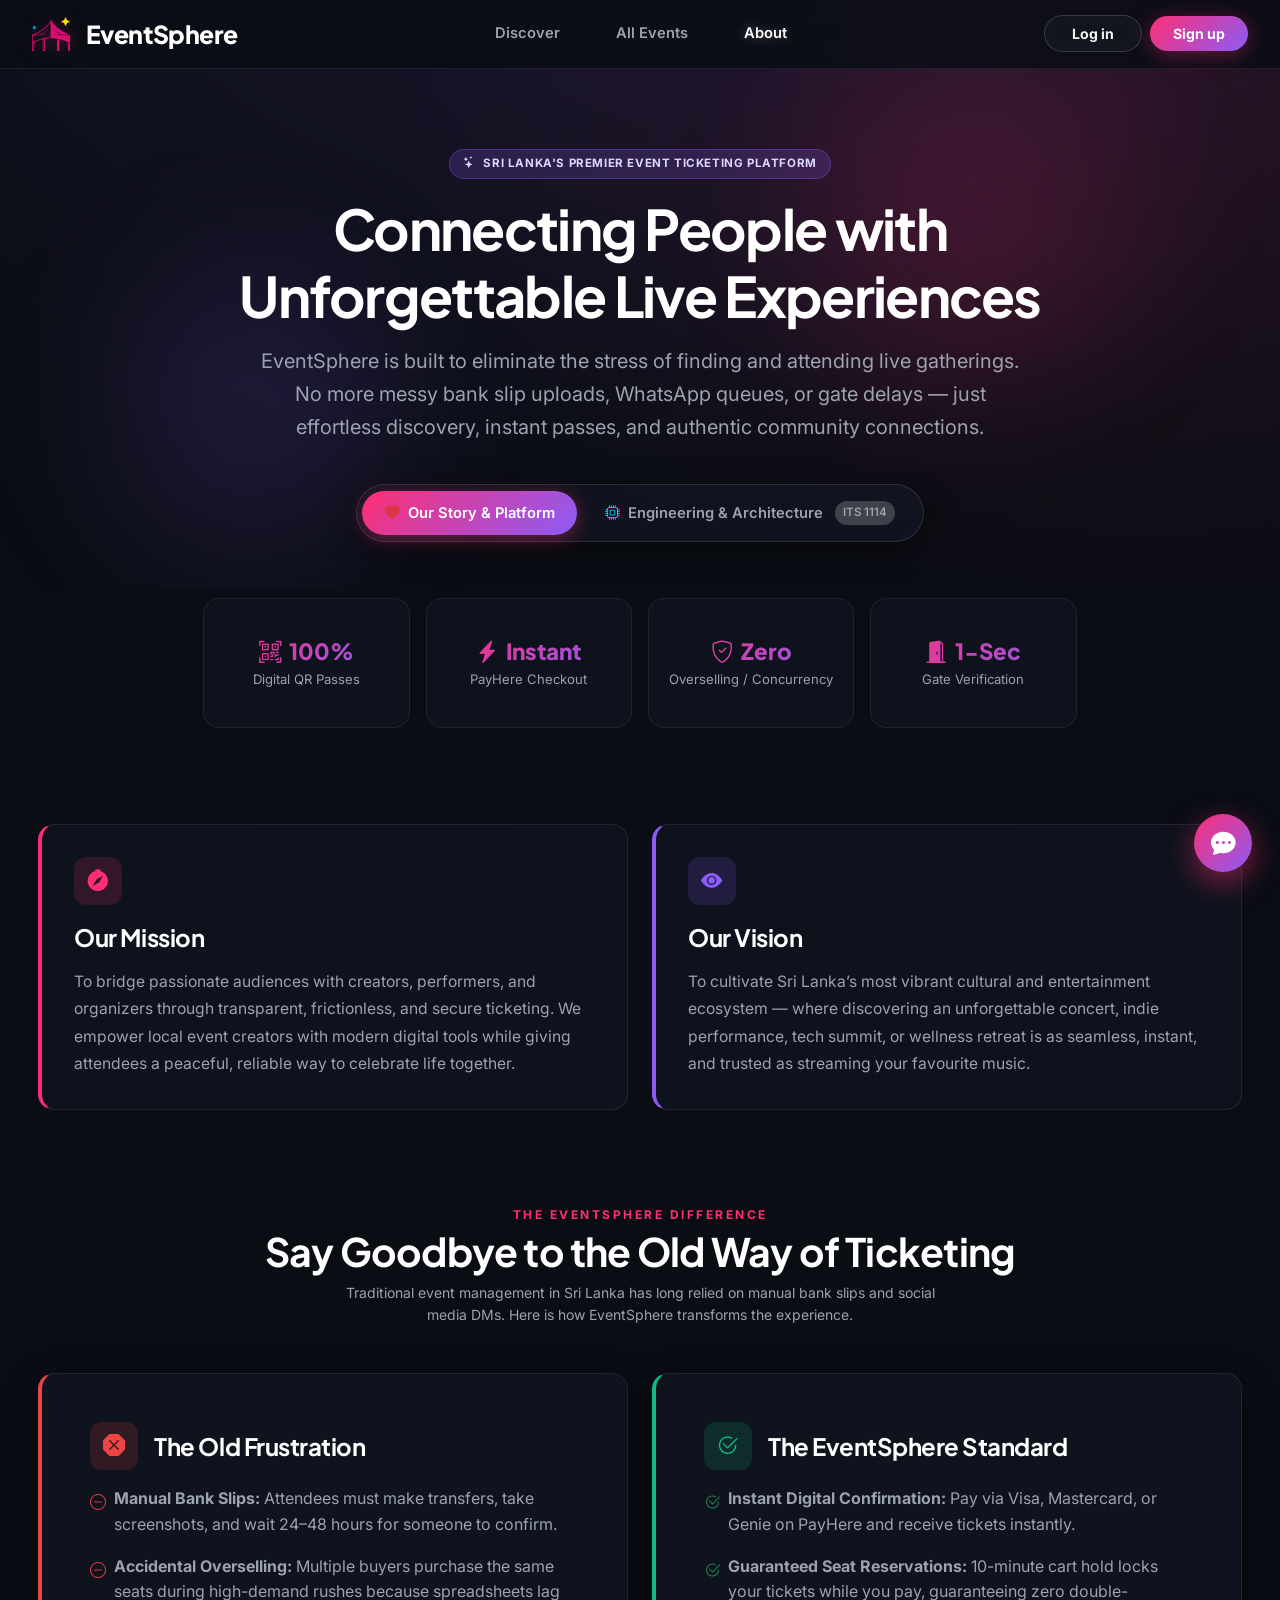
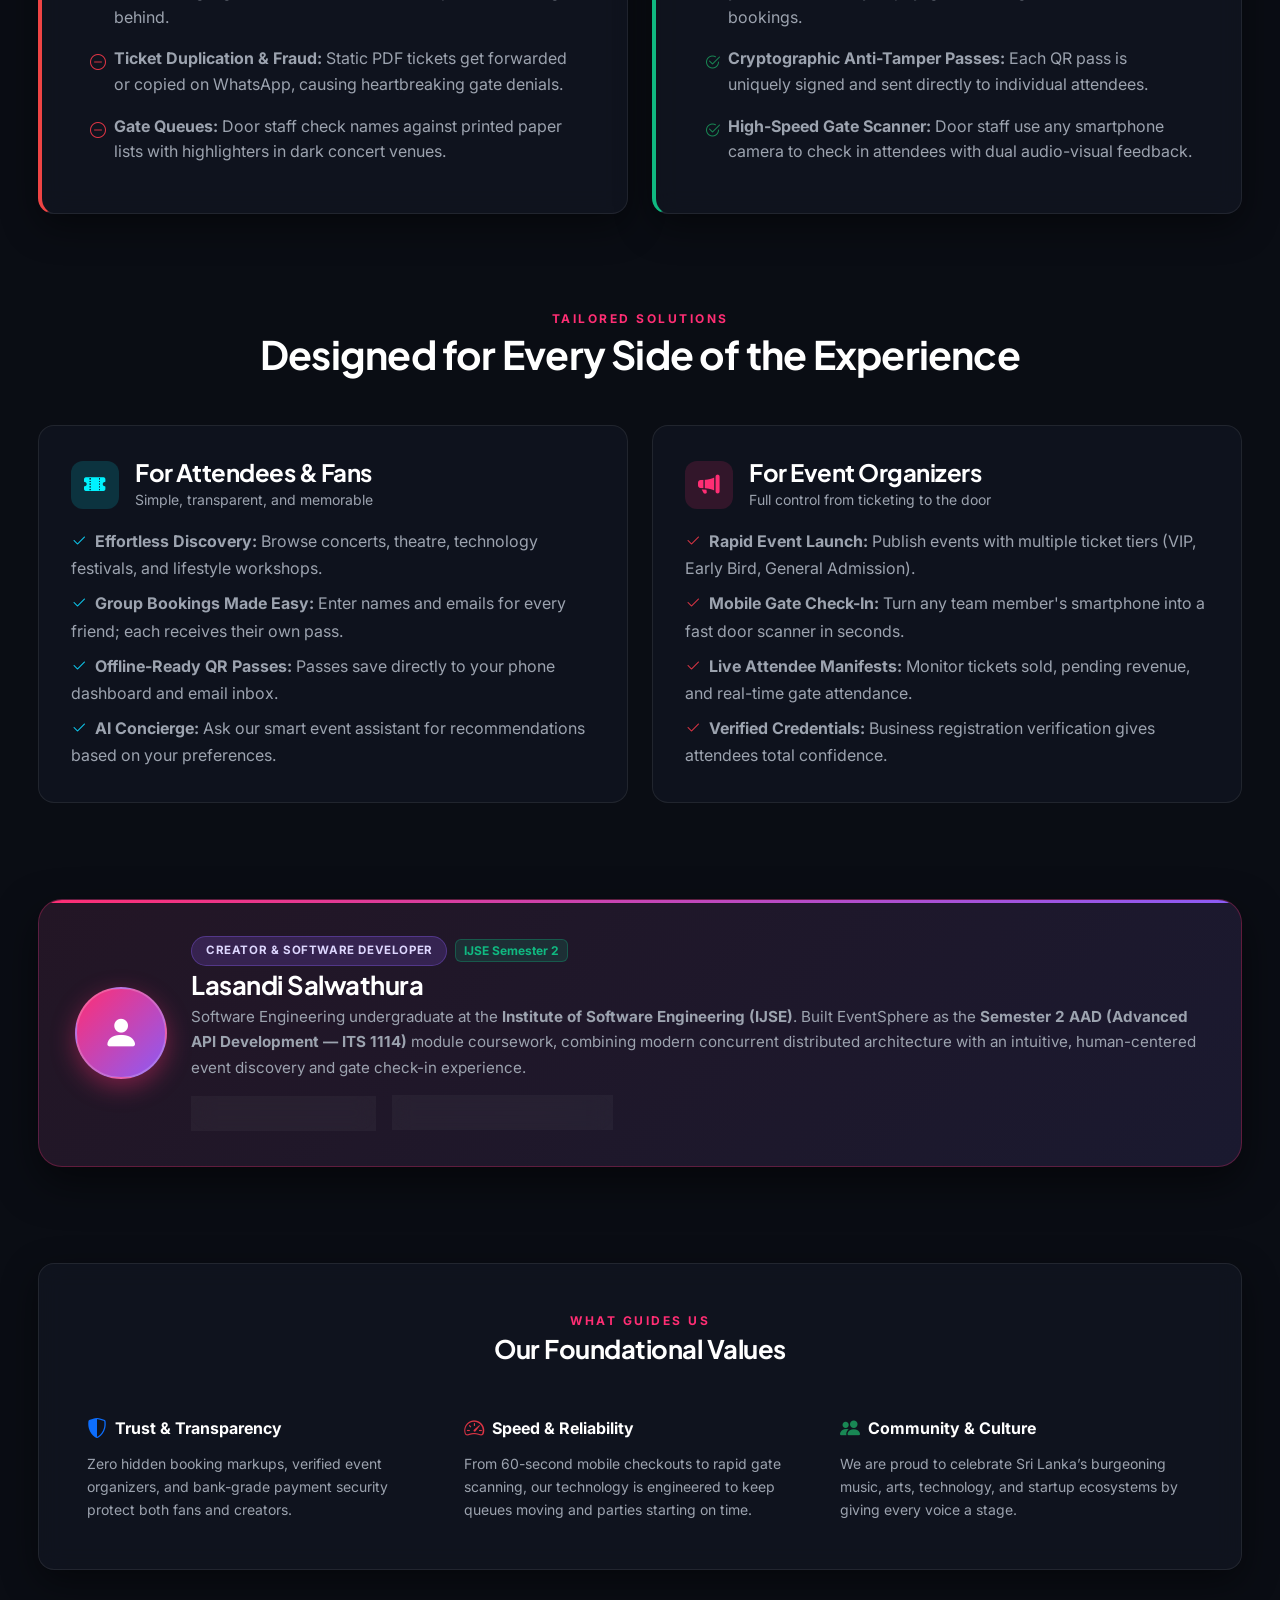
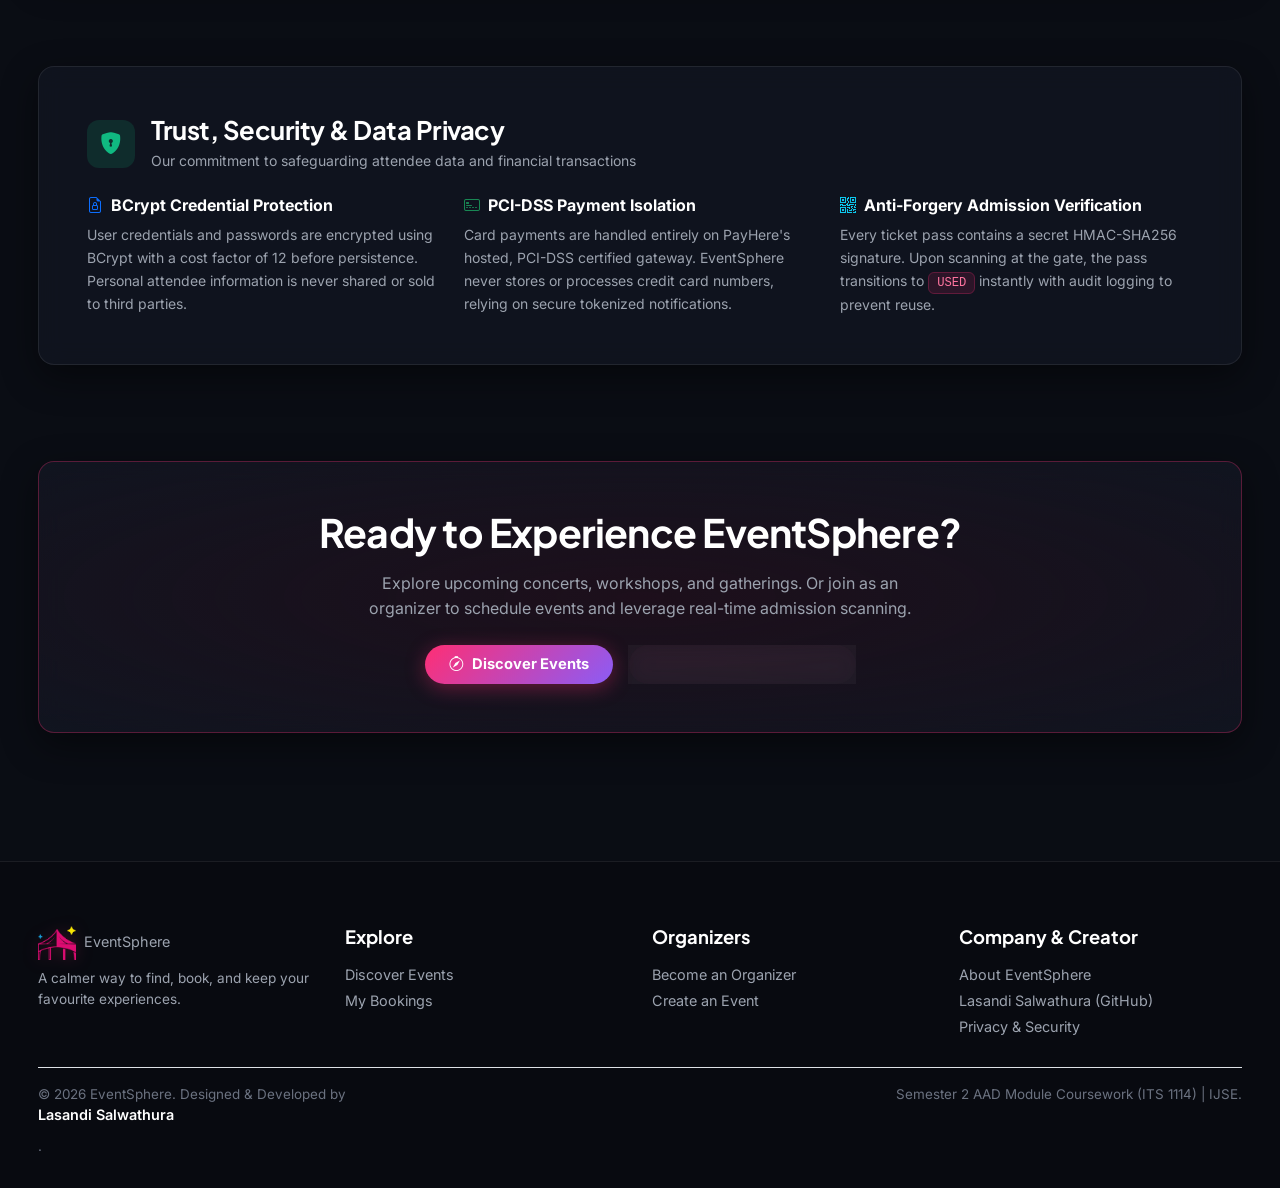
==== pages/about.html @ 04709c0b "feat(about): add Lasandi Salwathura creator spotlight and correct academic context to Semester 2 AAD" ====
<!DOCTYPE html>
<html lang="en">

<head>
  <meta charset="UTF-8">
  <meta name="viewport" content="width=device-width, initial-scale=1.0">
  <title>About EventSphere — Connecting People with Live Experiences</title>
  <meta name="description" content="EventSphere is a modern event ticketing and discovery platform built by Lasandi Salwathura for the Semester 2 AAD (Advanced API Development — ITS 1114) module coursework at IJSE.">
  <link rel="icon" type="image/png" href="../assets/images/logo.png">
  <link rel="shortcut icon" href="../favicon.ico">
  <link rel="apple-touch-icon" href="../apple-touch-icon.png">
  <link rel="preconnect" href="https://fonts.googleapis.com">
  <link href="https://fonts.googleapis.com/css2?family=Plus+Jakarta+Sans:wght@400;500;600;700;800&family=Inter:wght@400;500;600;700&display=swap" rel="stylesheet">
  <link href="https://cdn.jsdelivr.net/npm/bootstrap@5.3.3/dist/css/bootstrap.min.css" rel="stylesheet">
  <link href="https://cdn.jsdelivr.net/npm/bootstrap-icons@1.11.3/font/bootstrap-icons.css" rel="stylesheet">
  <link rel="stylesheet" href="../css/style.css">
  <link rel="stylesheet" href="../css/components.css">
  <link rel="stylesheet" href="../css/responsive.css">
  <style>
    /* Custom High-Impact Styling for About Page */
    .about-hero {
      position: relative;
      padding: 5rem 0 3rem 0;
      overflow: hidden;
    }
    
    /* Segmented Tab Switcher */
    .about-tab-nav {
      background: rgba(18, 22, 34, 0.85);
      border: 1px solid rgba(255, 255, 255, 0.12);
      border-radius: 999px;
      padding: 0.35rem;
      display: inline-flex;
      align-items: center;
      gap: 0.35rem;
      box-shadow: 0 8px 32px rgba(0, 0, 0, 0.45);
      backdrop-filter: blur(16px);
      -webkit-backdrop-filter: blur(16px);
      margin: 1.5rem auto 0 auto;
    }
    .about-tab-btn {
      border: none;
      background: transparent;
      color: #9CA3AF;
      font-weight: 600;
      font-size: 0.92rem;
      padding: 0.65rem 1.4rem;
      border-radius: 999px;
      cursor: pointer;
      transition: all 0.25s cubic-bezier(0.16, 1, 0.3, 1);
      display: inline-flex;
      align-items: center;
      gap: 0.5rem;
      white-space: nowrap;
    }
    .about-tab-btn:hover {
      color: #FFFFFF;
      background: rgba(255, 255, 255, 0.05);
    }
    .about-tab-btn.active {
      background: var(--grad-primary);
      color: #FFFFFF;
      box-shadow: 0 4px 18px rgba(255, 46, 116, 0.4);
    }
    .about-tab-btn .badge-academic {
      background: rgba(255, 255, 255, 0.2);
      font-size: 0.72rem;
      padding: 0.2rem 0.5rem;
      border-radius: 999px;
      margin-left: 0.25rem;
    }

    /* Tab Panes */
    .about-tab-pane {
      display: none;
      opacity: 0;
      transform: translateY(8px);
      transition: opacity 0.35s ease, transform 0.35s ease;
    }
    .about-tab-pane.active {
      display: block;
      opacity: 1;
      transform: translateY(0);
    }

    .feature-card {
      background: rgba(18, 22, 34, 0.72);
      backdrop-filter: blur(14px);
      -webkit-backdrop-filter: blur(14px);
      border: 1px solid rgba(255, 255, 255, 0.08);
      border-radius: var(--radius-md);
      padding: 1.75rem;
      height: 100%;
      transition: all 0.3s cubic-bezier(0.16, 1, 0.3, 1);
      position: relative;
      overflow: hidden;
    }
    .feature-card::before {
      content: '';
      position: absolute;
      top: 0; left: 0; right: 0;
      height: 2px;
      background: var(--grad-primary);
      opacity: 0;
      transition: opacity 0.3s ease;
    }
    .feature-card:hover {
      transform: translateY(-4px);
      border-color: rgba(255, 46, 116, 0.35);
      box-shadow: 0 16px 36px rgba(0, 0, 0, 0.5), 0 0 24px rgba(255, 46, 116, 0.12);
    }
    .feature-card:hover::before {
      opacity: 1;
    }
    .feature-icon-box {
      width: 48px;
      height: 48px;
      border-radius: 12px;
      display: inline-flex;
      align-items: center;
      justify-content: center;
      font-size: 1.35rem;
      margin-bottom: 1.1rem;
    }
    .stat-box {
      background: rgba(18, 22, 34, 0.65);
      backdrop-filter: blur(12px);
      -webkit-backdrop-filter: blur(12px);
      border: 1px solid rgba(255, 255, 255, 0.07);
      border-radius: var(--radius-md);
      padding: 1.25rem 1rem;
      text-align: center;
      transition: all 0.25s ease;
      height: 100%;
      display: flex;
      flex-direction: column;
      justify-content: center;
      align-items: center;
      min-height: 130px;
    }
    .stat-box:hover {
      border-color: rgba(139, 92, 246, 0.4);
      box-shadow: 0 10px 30px rgba(0, 0, 0, 0.4);
      transform: translateY(-2px);
    }
    .stat-number {
      font-family: var(--font-display);
      font-size: 1.4rem;
      font-weight: 800;
      line-height: 1.2;
      background: var(--grad-primary);
      -webkit-background-clip: text;
      -webkit-text-fill-color: transparent;
      margin-bottom: 0.35rem;
      display: flex;
      align-items: center;
      justify-content: center;
      width: 100%;
    }
    .stat-label {
      font-size: 0.82rem;
      color: #9CA3AF;
      line-height: 1.35;
      display: flex;
      align-items: center;
      justify-content: center;
      width: 100%;
    }
    .code-badge {
      font-family: 'SFMono-Regular', Consolas, 'Liberation Mono', Menlo, monospace;
      font-size: 0.76rem;
      background: rgba(255, 46, 116, 0.12);
      color: #FF75A0;
      padding: 0.2rem 0.5rem;
      border-radius: 6px;
      border: 1px solid rgba(255, 46, 116, 0.25);
    }
    .tech-table {
      width: 100%;
      border-collapse: separate;
      border-spacing: 0;
      color: #D1D5DB;
    }
    .tech-table th {
      background: rgba(255, 255, 255, 0.04);
      color: #FFFFFF;
      font-size: 0.85rem;
      text-transform: uppercase;
      letter-spacing: 1px;
      font-weight: 700;
      padding: 1rem 1.2rem;
      border-bottom: 1px solid rgba(255, 255, 255, 0.12);
    }
    .tech-table td {
      padding: 1rem 1.2rem;
      border-bottom: 1px solid rgba(255, 255, 255, 0.06);
      font-size: 0.92rem;
      vertical-align: middle;
    }
    .tech-table tr:hover td {
      background: rgba(255, 255, 255, 0.02);
    }
    .role-card {
      background: rgba(18, 22, 34, 0.72);
      border: 1px solid rgba(255, 255, 255, 0.08);
      border-radius: var(--radius-md);
      padding: 1.5rem;
      height: 100%;
      position: relative;
    }
    .role-card.role-user { border-top: 3px solid var(--neon-cyan); }
    .role-card.role-organizer { border-top: 3px solid var(--neon-rose); }
    .role-card.role-admin { border-top: 3px solid var(--neon-violet); }
    .arch-flow-node {
      background: rgba(18, 22, 34, 0.9);
      border: 1px solid rgba(255, 255, 255, 0.1);
      border-radius: 12px;
      padding: 1.1rem;
      text-align: center;
      transition: all 0.2s ease;
    }
    .arch-flow-node:hover {
      border-color: rgba(255, 46, 116, 0.5);
      transform: translateY(-2px);
    }

    /* Business story visual highlights */
    .pillar-box {
      background: rgba(18, 22, 34, 0.65);
      border: 1px solid rgba(255, 255, 255, 0.08);
      border-radius: var(--radius-md);
      padding: 2rem;
      height: 100%;
      transition: all 0.3s ease;
    }
    .pillar-box:hover {
      border-color: rgba(255, 46, 116, 0.4);
      transform: translateY(-3px);
      box-shadow: 0 12px 30px rgba(0, 0, 0, 0.4);
    }

    /* Developer Spotlight Card */
    .dev-profile-card {
      background: linear-gradient(135deg, rgba(255, 46, 116, 0.08) 0%, rgba(139, 92, 246, 0.08) 100%), rgba(18, 22, 34, 0.85);
      border: 1px solid rgba(255, 46, 116, 0.28);
      border-radius: var(--radius-lg);
      padding: 2.25rem;
      box-shadow: 0 16px 40px rgba(0, 0, 0, 0.5);
      position: relative;
      overflow: hidden;
    }
    .dev-profile-card::before {
      content: '';
      position: absolute;
      top: 0; left: 0; right: 0; height: 3px;
      background: var(--grad-primary);
    }
  </style>
</head>

<body data-page="about">

  <!-- Navbar -->
  <nav class="es-navbar">
    <div class="container-narrow">
      <div class="d-flex align-items-center gap-2">
        <a href="../index.html" class="brand text-decoration-none d-flex align-items-center">
          <img src="../assets/images/logo.png" alt="EventSphere Logo" class="brand-logo me-2">
          EventSphere
        </a>
      </div>

      <div class="collapse navbar-collapse d-lg-flex justify-content-lg-center" id="navLinks">
        <ul class="navbar-nav">
          <li class="nav-item"><a class="nav-link" data-nav="home" href="../index.html">Discover</a></li>
          <li class="nav-item"><a class="nav-link" data-nav="events" href="events.html">All Events</a></li>
          <li class="nav-item"><a class="nav-link" data-nav="bookings" href="my-bookings.html">My Bookings</a></li>
          <li class="nav-item"><a class="nav-link active" data-nav="about" href="about.html">About</a></li>
        </ul>
      </div>

      <div class="d-flex align-items-center gap-2 ms-auto">
        <div id="navAuthSlot" class="d-flex align-items-center gap-2"></div>
        <button class="navbar-toggler d-lg-none border-0 p-0 ms-2" type="button" data-bs-toggle="collapse"
          data-bs-target="#navLinks">
          <i class="bi bi-list fs-3"></i>
        </button>
      </div>
    </div>
  </nav>

  <!-- Hero Section with Dual Tab Switcher -->
  <header class="about-hero text-center">
    <div class="hero-glow-1"></div>
    <div class="hero-glow-2"></div>
    <div class="container-narrow position-relative" style="z-index: 2; max-width: 950px;">
      
      <!-- Primary Business Badge -->
      <span class="pill-badge pill-badge-rose mb-3">
        <i class="bi bi-stars me-1"></i> Sri Lanka's Premier Event Ticketing Platform
      </span>

      <h1 class="display-4 fw-bold text-white mb-3" style="letter-spacing: -0.03em;">
        Connecting People with Unforgettable Live Experiences
      </h1>
      <p class="text-muted-soft fs-5 mx-auto mb-3" style="max-width: 780px; line-height: 1.65;">
        EventSphere is built to eliminate the stress of finding and attending live gatherings. No more messy bank slip uploads, WhatsApp queues, or gate delays — just effortless discovery, instant passes, and authentic community connections.
      </p>

      <!-- DUAL TAB SWITCHER (Business vs Academic Tech) -->
      <div class="d-flex justify-content-center">
        <div class="about-tab-nav" role="tablist">
          <button class="about-tab-btn active" id="tabBtnStory" data-target="#paneStory" role="tab" aria-selected="true">
            <i class="bi bi-heart-fill text-danger"></i>
            <span>Our Story &amp; Platform</span>
          </button>
          <button class="about-tab-btn" id="tabBtnTech" data-target="#paneTech" role="tab" aria-selected="false">
            <i class="bi bi-cpu text-info"></i>
            <span>Engineering &amp; Architecture</span>
            <span class="badge-academic">ITS 1114</span>
          </button>
        </div>
      </div>

    </div>
  </header>

  <!-- ================================================================= -->
  <!-- TAB PANE 1: OUR STORY & BUSINESS PLATFORM (Default User-Facing)   -->
  <!-- ================================================================= -->
  <div class="about-tab-pane active" id="paneStory">

    <!-- Platform Highlights / Key Metrics -->
    <section class="section-sm pt-2">
      <div class="container-narrow" style="max-width: 950px;">
        <div class="row g-3 justify-content-center align-items-stretch">
          <div class="col-6 col-md-3 d-flex">
            <div class="stat-box w-100">
              <div class="stat-number"><i class="bi bi-qr-code-scan me-2 text-danger"></i>100%</div>
              <div class="stat-label">Digital QR Passes</div>
            </div>
          </div>
          <div class="col-6 col-md-3 d-flex">
            <div class="stat-box w-100">
              <div class="stat-number"><i class="bi bi-lightning-charge-fill me-2 text-warning"></i>Instant</div>
              <div class="stat-label">PayHere Checkout</div>
            </div>
          </div>
          <div class="col-6 col-md-3 d-flex">
            <div class="stat-box w-100">
              <div class="stat-number"><i class="bi bi-shield-check me-2 text-success"></i>Zero</div>
              <div class="stat-label">Overselling / Concurrency</div>
            </div>
          </div>
          <div class="col-6 col-md-3 d-flex">
            <div class="stat-box w-100">
              <div class="stat-number"><i class="bi bi-door-open-fill me-2 text-info"></i>1-Sec</div>
              <div class="stat-label">Gate Verification</div>
            </div>
          </div>
        </div>
      </div>
    </section>

    <!-- Mission & Vision -->
    <section class="section-sm">
      <div class="container-narrow">
        <div class="row g-4 align-items-stretch">
          <div class="col-md-6">
            <div class="pillar-box" style="border-left: 4px solid var(--neon-rose);">
              <div class="feature-icon-box" style="background: rgba(255, 46, 116, 0.15); color: var(--neon-rose);">
                <i class="bi bi-compass-fill"></i>
              </div>
              <h4 class="text-white fw-bold mb-3">Our Mission</h4>
              <p class="text-muted-soft mb-0" style="line-height: 1.75; font-size: 0.98rem;">
                To bridge passionate audiences with creators, performers, and organizers through transparent, frictionless, and secure ticketing. We empower local event creators with modern digital tools while giving attendees a peaceful, reliable way to celebrate life together.
              </p>
            </div>
          </div>

          <div class="col-md-6">
            <div class="pillar-box" style="border-left: 4px solid var(--neon-violet);">
              <div class="feature-icon-box" style="background: rgba(139, 92, 246, 0.15); color: var(--neon-violet);">
                <i class="bi bi-eye-fill"></i>
              </div>
              <h4 class="text-white fw-bold mb-3">Our Vision</h4>
              <p class="text-muted-soft mb-0" style="line-height: 1.75; font-size: 0.98rem;">
                To cultivate Sri Lanka’s most vibrant cultural and entertainment ecosystem — where discovering an unforgettable concert, indie performance, tech summit, or wellness retreat is as seamless, instant, and trusted as streaming your favourite music.
              </p>
            </div>
          </div>
        </div>
      </div>
    </section>

    <!-- Why EventSphere: The Problem We Solve -->
    <section class="section-sm">
      <div class="container-narrow">
        <div class="text-center mb-5">
          <p class="eyebrow mb-1">The EventSphere Difference</p>
          <h2 class="text-white">Say Goodbye to the Old Way of Ticketing</h2>
          <p class="text-muted-soft mx-auto small" style="max-width: 600px;">
            Traditional event management in Sri Lanka has long relied on manual bank slips and social media DMs. Here is how EventSphere transforms the experience.
          </p>
        </div>

        <div class="row g-4 align-items-stretch">
          <!-- The Legacy Way -->
          <div class="col-lg-6">
            <div class="filter-bar h-100 p-4 p-md-5" style="border-left: 4px solid var(--error);">
              <div class="d-flex align-items-center gap-3 mb-3">
                <div class="feature-icon-box mb-0" style="background: rgba(239, 68, 68, 0.15); color: var(--error);">
                  <i class="bi bi-x-octagon-fill"></i>
                </div>
                <h4 class="mb-0 text-white">The Old Frustration</h4>
              </div>
              <ul class="list-unstyled text-muted-soft d-flex flex-column gap-3 mb-0" style="line-height: 1.6;">
                <li class="d-flex align-items-start gap-2">
                  <i class="bi bi-dash-circle text-danger mt-1"></i>
                  <span><strong>Manual Bank Slips:</strong> Attendees must make transfers, take screenshots, and wait 24–48 hours for someone to confirm.</span>
                </li>
                <li class="d-flex align-items-start gap-2">
                  <i class="bi bi-dash-circle text-danger mt-1"></i>
                  <span><strong>Accidental Overselling:</strong> Multiple buyers purchase the same seats during high-demand rushes because spreadsheets lag behind.</span>
                </li>
                <li class="d-flex align-items-start gap-2">
                  <i class="bi bi-dash-circle text-danger mt-1"></i>
                  <span><strong>Ticket Duplication &amp; Fraud:</strong> Static PDF tickets get forwarded or copied on WhatsApp, causing heartbreaking gate denials.</span>
                </li>
                <li class="d-flex align-items-start gap-2">
                  <i class="bi bi-dash-circle text-danger mt-1"></i>
                  <span><strong>Gate Queues:</strong> Door staff check names against printed paper lists with highlighters in dark concert venues.</span>
                </li>
              </ul>
            </div>
          </div>

          <!-- The EventSphere Way -->
          <div class="col-lg-6">
            <div class="filter-bar h-100 p-4 p-md-5" style="border-left: 4px solid var(--neon-emerald);">
              <div class="d-flex align-items-center gap-3 mb-3">
                <div class="feature-icon-box mb-0" style="background: rgba(16, 185, 129, 0.15); color: var(--neon-emerald);">
                  <i class="bi bi-check2-circle"></i>
                </div>
                <h4 class="mb-0 text-white">The EventSphere Standard</h4>
              </div>
              <ul class="list-unstyled text-muted-soft d-flex flex-column gap-3 mb-0" style="line-height: 1.6;">
                <li class="d-flex align-items-start gap-2">
                  <i class="bi bi-check2-circle text-success mt-1"></i>
                  <span><strong>Instant Digital Confirmation:</strong> Pay via Visa, Mastercard, or Genie on PayHere and receive tickets instantly.</span>
                </li>
                <li class="d-flex align-items-start gap-2">
                  <i class="bi bi-check2-circle text-success mt-1"></i>
                  <span><strong>Guaranteed Seat Reservations:</strong> 10-minute cart hold locks your tickets while you pay, guaranteeing zero double-bookings.</span>
                </li>
                <li class="d-flex align-items-start gap-2">
                  <i class="bi bi-check2-circle text-success mt-1"></i>
                  <span><strong>Cryptographic Anti-Tamper Passes:</strong> Each QR pass is uniquely signed and sent directly to individual attendees.</span>
                </li>
                <li class="d-flex align-items-start gap-2">
                  <i class="bi bi-check2-circle text-success mt-1"></i>
                  <span><strong>High-Speed Gate Scanner:</strong> Door staff use any smartphone camera to check in attendees with dual audio-visual feedback.</span>
                </li>
              </ul>
            </div>
          </div>
        </div>
      </div>
    </section>

    <!-- Built For Fans and Organizers -->
    <section class="section-sm">
      <div class="container-narrow">
        <div class="text-center mb-5">
          <p class="eyebrow mb-1">Tailored Solutions</p>
          <h2 class="text-white">Designed for Every Side of the Experience</h2>
        </div>

        <div class="row g-4">
          <!-- Card 1: For Attendees -->
          <div class="col-lg-6">
            <div class="pillar-box">
              <div class="d-flex align-items-center gap-3 mb-3">
                <div class="feature-icon-box mb-0" style="background: rgba(0, 242, 254, 0.15); color: var(--neon-cyan);">
                  <i class="bi bi-ticket-perforated-fill"></i>
                </div>
                <div>
                  <h4 class="text-white fw-bold mb-0">For Attendees &amp; Fans</h4>
                  <span class="text-muted-soft small">Simple, transparent, and memorable</span>
                </div>
              </div>
              <ul class="list-unstyled text-muted-soft d-flex flex-column gap-2 mb-0" style="line-height: 1.7;">
                <li><i class="bi bi-check2 text-info me-2"></i><strong>Effortless Discovery:</strong> Browse concerts, theatre, technology festivals, and lifestyle workshops.</li>
                <li><i class="bi bi-check2 text-info me-2"></i><strong>Group Bookings Made Easy:</strong> Enter names and emails for every friend; each receives their own pass.</li>
                <li><i class="bi bi-check2 text-info me-2"></i><strong>Offline-Ready QR Passes:</strong> Passes save directly to your phone dashboard and email inbox.</li>
                <li><i class="bi bi-check2 text-info me-2"></i><strong>AI Concierge:</strong> Ask our smart event assistant for recommendations based on your preferences.</li>
              </ul>
            </div>
          </div>

          <!-- Card 2: For Organizers -->
          <div class="col-lg-6">
            <div class="pillar-box">
              <div class="d-flex align-items-center gap-3 mb-3">
                <div class="feature-icon-box mb-0" style="background: rgba(255, 46, 116, 0.15); color: var(--neon-rose);">
                  <i class="bi bi-megaphone-fill"></i>
                </div>
                <div>
                  <h4 class="text-white fw-bold mb-0">For Event Organizers</h4>
                  <span class="text-muted-soft small">Full control from ticketing to the door</span>
                </div>
              </div>
              <ul class="list-unstyled text-muted-soft d-flex flex-column gap-2 mb-0" style="line-height: 1.7;">
                <li><i class="bi bi-check2 text-danger me-2"></i><strong>Rapid Event Launch:</strong> Publish events with multiple ticket tiers (VIP, Early Bird, General Admission).</li>
                <li><i class="bi bi-check2 text-danger me-2"></i><strong>Mobile Gate Check-In:</strong> Turn any team member's smartphone into a fast door scanner in seconds.</li>
                <li><i class="bi bi-check2 text-danger me-2"></i><strong>Live Attendee Manifests:</strong> Monitor tickets sold, pending revenue, and real-time gate attendance.</li>
                <li><i class="bi bi-check2 text-danger me-2"></i><strong>Verified Credentials:</strong> Business registration verification gives attendees total confidence.</li>
              </ul>
            </div>
          </div>
        </div>
      </div>
    </section>

    <!-- Meet the Developer / Creator Section -->
    <section class="section-sm">
      <div class="container-narrow">
        <div class="dev-profile-card">
          <div class="row align-items-center g-4">
            <div class="col-md-auto text-center text-md-start">
              <div class="avatar-circle mx-auto" style="width: 92px; height: 92px; background: var(--grad-primary); font-size: 2.3rem; box-shadow: 0 8px 24px rgba(255, 46, 116, 0.4);">
                <i class="bi bi-person-fill text-white"></i>
              </div>
            </div>
            <div class="col-md">
              <div class="d-flex align-items-center gap-2 flex-wrap mb-1">
                <span class="pill-badge pill-badge-rose">Creator &amp; Software Developer</span>
                <span class="badge" style="background: rgba(16, 185, 129, 0.15); color: #10B981; border: 1px solid rgba(16, 185, 129, 0.3);">IJSE Semester 2</span>
              </div>
              <h3 class="text-white fw-bold mb-1">Lasandi Salwathura</h3>
              <p class="text-muted-soft mb-3" style="line-height: 1.65; font-size: 0.95rem;">
                Software Engineering undergraduate at the <strong>Institute of Software Engineering (IJSE)</strong>. Built EventSphere as the <strong>Semester 2 AAD (Advanced API Development — ITS 1114)</strong> module coursework, combining modern concurrent distributed architecture with an intuitive, human-centered event discovery and gate check-in experience.
              </p>
              <div class="d-flex align-items-center gap-3 flex-wrap">
                <a href="https://github.com/lasandisal" target="_blank" rel="noopener noreferrer" class="btn btn-outline-soft btn-sm px-3">
                  <i class="bi bi-github me-1 text-white"></i> GitHub: @lasandisal
                </a>
                <a href="https://www.linkedin.com/in/lasandi-salwathura/details/education/" target="_blank" rel="noopener noreferrer" class="btn btn-outline-soft btn-sm px-3">
                  <i class="bi bi-linkedin me-1 text-info"></i> LinkedIn Education Profile
                </a>
              </div>
            </div>
          </div>
        </div>
      </div>
    </section>

    <!-- Our Core Values -->
    <section class="section-sm">
      <div class="container-narrow">
        <div class="filter-bar p-4 p-md-5">
          <div class="text-center mb-5">
            <p class="eyebrow mb-1">What Guides Us</p>
            <h3 class="text-white">Our Foundational Values</h3>
          </div>

          <div class="row g-4 text-start">
            <div class="col-md-4">
              <div class="d-flex align-items-center gap-2 mb-2 text-white fw-bold">
                <i class="bi bi-shield-shaded text-primary fs-5"></i>
                <span>Trust &amp; Transparency</span>
              </div>
              <p class="text-muted-soft small mb-0" style="line-height: 1.65;">
                Zero hidden booking markups, verified event organizers, and bank-grade payment security protect both fans and creators.
              </p>
            </div>

            <div class="col-md-4">
              <div class="d-flex align-items-center gap-2 mb-2 text-white fw-bold">
                <i class="bi bi-speedometer2 text-danger fs-5"></i>
                <span>Speed &amp; Reliability</span>
              </div>
              <p class="text-muted-soft small mb-0" style="line-height: 1.65;">
                From 60-second mobile checkouts to rapid gate scanning, our technology is engineered to keep queues moving and parties starting on time.
              </p>
            </div>

            <div class="col-md-4">
              <div class="d-flex align-items-center gap-2 mb-2 text-white fw-bold">
                <i class="bi bi-people-fill text-success fs-5"></i>
                <span>Community &amp; Culture</span>
              </div>
              <p class="text-muted-soft small mb-0" style="line-height: 1.65;">
                We are proud to celebrate Sri Lanka’s burgeoning music, arts, technology, and startup ecosystems by giving every voice a stage.
              </p>
            </div>
          </div>
        </div>
      </div>
    </section>

  </div>

  <!-- ================================================================= -->
  <!-- TAB PANE 2: SYSTEM ARCHITECTURE & TECH SPECS (ITS 1114 Coursework)-->
  <!-- ================================================================= -->
  <div class="about-tab-pane" id="paneTech">

    <!-- Academic Banner -->
    <section class="section-sm pt-2">
      <div class="container-narrow" style="max-width: 950px;">
        <div class="p-3 text-center filter-bar" style="background: rgba(139, 92, 246, 0.08); border-color: rgba(139, 92, 246, 0.35);">
          <div class="d-flex align-items-center justify-content-center gap-2 text-white mb-2 flex-wrap">
            <i class="bi bi-mortarboard-fill text-warning fs-5"></i>
            <span class="fw-bold fs-6">Semester 2 — AAD (Advanced API Development — ITS 1114) Module Coursework</span>
            <span class="pill-badge pill-badge-rose ms-1">IJSE</span>
          </div>
          <p class="text-muted-soft small mb-2">
            Developed by <strong>Lasandi Salwathura</strong> &bull; 
            <a href="https://github.com/lasandisal" target="_blank" rel="noopener noreferrer" class="text-info text-decoration-none me-2"><i class="bi bi-github"></i> lasandisal</a>
            <a href="https://www.linkedin.com/in/lasandi-salwathura/details/education/" target="_blank" rel="noopener noreferrer" class="text-info text-decoration-none"><i class="bi bi-linkedin"></i> LinkedIn Profile</a>
          </p>
          <p class="text-muted-soft small mb-0">
            This tab showcases the technical architecture, enterprise design patterns, and engineering criteria implemented for the AAD module evaluation at the Institute of Software Engineering (IJSE).
          </p>
        </div>
      </div>
    </section>

    <!-- Key Engineering Highlights Badges -->
    <section class="section-sm">
      <div class="container-narrow" style="max-width: 950px;">
        <div class="row g-3 justify-content-center align-items-stretch">
          <div class="col-6 col-md-3 d-flex">
            <div class="stat-box w-100">
              <div class="stat-number">Pessimistic Locking</div>
              <div class="stat-label">Zero Overselling / Concurrency</div>
            </div>
          </div>
          <div class="col-6 col-md-3 d-flex">
            <div class="stat-box w-100">
              <div class="stat-number">10-Min Hold TTL</div>
              <div class="stat-label">Auto-Release Scheduler</div>
            </div>
          </div>
          <div class="col-6 col-md-3 d-flex">
            <div class="stat-box w-100">
              <div class="stat-number">HMAC-SHA256</div>
              <div class="stat-label">Anti-Tamper QR Passes</div>
            </div>
          </div>
          <div class="col-6 col-md-3 d-flex">
            <div class="stat-box w-100">
              <div class="stat-number">Gemini AI</div>
              <div class="stat-label">Tool / Function Calling</div>
            </div>
          </div>
        </div>
      </div>
    </section>

    <!-- Deep Dive: Core Engineering Capabilities -->
    <section class="section-sm">
      <div class="container-narrow">
        <div class="text-center mb-5">
          <p class="eyebrow mb-1">Under The Hood</p>
          <h2 class="text-white">Core Technical Systems &amp; Engineering Highlights</h2>
        </div>

        <div class="row g-4">
          <!-- 1. Pessimistic Concurrency -->
          <div class="col-md-6 col-lg-4">
            <div class="feature-card">
              <div class="feature-icon-box" style="background: rgba(255, 46, 116, 0.15); color: var(--neon-rose);">
                <i class="bi bi-lock-fill"></i>
              </div>
              <div class="d-flex align-items-center justify-content-between mb-2">
                <h5 class="text-white fw-bold mb-0">Pessimistic Concurrency</h5>
                <span class="code-badge">SELECT FOR UPDATE</span>
              </div>
              <p class="text-muted-soft small mb-0">
                During high-demand concert ticket drops, standard database reads risk double-selling. EventSphere applies <span class="text-white">LockModeType.PESSIMISTIC_WRITE</span> to lock ticket type inventory rows at the MySQL engine level, guaranteeing strict atomic seat decrements.
              </p>
            </div>
          </div>

          <!-- 2. 10-Minute Cart Hold & Auto-Release -->
          <div class="col-md-6 col-lg-4">
            <div class="feature-card">
              <div class="feature-icon-box" style="background: rgba(255, 183, 3, 0.15); color: var(--neon-amber);">
                <i class="bi bi-hourglass-split"></i>
              </div>
              <div class="d-flex align-items-center justify-content-between mb-2">
                <h5 class="text-white fw-bold mb-0">10-Min Cart Hold &amp; TTL</h5>
                <span class="code-badge">@Scheduled(60s)</span>
              </div>
              <p class="text-muted-soft small mb-0">
                When an attendee selects tickets, the system provisionally holds them with a 10-minute TTL. The background <span class="text-white">BookingExpiryScheduler</span> runs every 60s, releasing abandoned tickets back to the public pool so seats are never locked indefinitely.
              </p>
            </div>
          </div>

          <!-- 3. Cryptographic HMAC-SHA256 QR Passes -->
          <div class="col-md-6 col-lg-4">
            <div class="feature-card">
              <div class="feature-icon-box" style="background: rgba(16, 185, 129, 0.15); color: var(--neon-emerald);">
                <i class="bi bi-qr-code-scan"></i>
              </div>
              <div class="d-flex align-items-center justify-content-between mb-2">
                <h5 class="text-white fw-bold mb-0">Anti-Tamper QR Passes</h5>
                <span class="code-badge">HMAC-SHA256</span>
              </div>
              <p class="text-muted-soft small mb-0">
                Admission passes do not expose raw sequential IDs. Instead, <span class="text-white">TicketSigningUtil</span> generates URL-safe tokens encoded as <span class="code-badge">Base64Url(ticketCode:signature)</span>. Gate scanners pre-verify signatures in memory before querying the DB.
              </p>
            </div>
          </div>

          <!-- 4. PayHere IPG & Webhooks -->
          <div class="col-md-6 col-lg-4">
            <div class="feature-card">
              <div class="feature-icon-box" style="background: rgba(0, 242, 254, 0.15); color: var(--neon-cyan);">
                <i class="bi bi-credit-card-2-front-fill"></i>
              </div>
              <div class="d-flex align-items-center justify-content-between mb-2">
                <h5 class="text-white fw-bold mb-0">PayHere IPG Pipeline</h5>
                <span class="code-badge">MD5 Webhook Sig</span>
              </div>
              <p class="text-muted-soft small mb-0">
                Checkouts are secured using SHA-256 merchant hashes. Asynchronous server-to-server webhook callbacks (<span class="code-badge">/api/v1/payments/notify</span>) validate PayHere’s MD5 signature, idempotently confirm bookings, issue tickets, and log audit payloads.
              </p>
            </div>
          </div>

          <!-- 5. Asynchronous Multi-Recipient Emailing -->
          <div class="col-md-6 col-lg-4">
            <div class="feature-card">
              <div class="feature-icon-box" style="background: rgba(56, 189, 248, 0.15); color: var(--powder-blue);">
                <i class="bi bi-envelope-paper-heart-fill"></i>
              </div>
              <div class="d-flex align-items-center justify-content-between mb-2">
                <h5 class="text-white fw-bold mb-0">Multi-Recipient Delivery</h5>
                <span class="code-badge">@Async + Brevo</span>
              </div>
              <p class="text-muted-soft small mb-0">
                Leveraging Spring’s <span class="text-white">@Async</span> task execution with Brevo SMTP, the system sends an itemized master order receipt to the buyer, while simultaneously dispatching personalized digital admission passes directly to individual guest attendee emails.
              </p>
            </div>
          </div>

          <!-- 6. Google Gemini AI Function Calling -->
          <div class="col-md-6 col-lg-4">
            <div class="feature-card">
              <div class="feature-icon-box" style="background: rgba(139, 92, 246, 0.15); color: var(--neon-violet);">
                <i class="bi bi-robot"></i>
              </div>
              <div class="d-flex align-items-center justify-content-between mb-2">
                <h5 class="text-white fw-bold mb-0">Gemini Function Calling</h5>
                <span class="code-badge">Read-Only Guardrails</span>
              </div>
              <p class="text-muted-soft small mb-0">
                Powered by Google Gemini API with native tool calling (<span class="code-badge">search_events</span>, <span class="code-badge">get_event_details</span>, <span class="code-badge">get_my_bookings</span>). Safety guardrails keep the assistant strictly read-only, preventing unauthorized state alterations.
              </p>
            </div>
          </div>
        </div>
      </div>
    </section>

    <!-- 3-Tier Layered Architecture Diagram -->
    <section class="section-sm">
      <div class="container-narrow">
        <div class="filter-bar p-4 p-md-5">
          <div class="text-center mb-4">
            <span class="pill-badge pill-badge-lavender mb-2">Clean Enterprise Architecture</span>
            <h3 class="text-white">Three-Tier Decoupled System Architecture</h3>
            <p class="text-muted-soft mx-auto small" style="max-width: 650px;">
              Adhering to strict separation of concerns across presentation, business logic, persistence, and external service layers.
            </p>
          </div>

          <div class="row g-3 text-start">
            <div class="col-md-3">
              <div class="arch-flow-node h-100">
                <div class="text-primary fs-3 mb-2"><i class="bi bi-laptop"></i></div>
                <h6 class="text-white fw-bold mb-1">Presentation Tier</h6>
                <p class="text-muted-soft small mb-2">Responsive Web, Mobile &amp; Gate Scanner</p>
                <span class="code-badge">HTML5 / Vanilla JS / CSS</span>
              </div>
            </div>
            <div class="col-md-3">
              <div class="arch-flow-node h-100" style="border-color: rgba(255, 46, 116, 0.4);">
                <div class="text-danger fs-3 mb-2"><i class="bi bi-shield-check"></i></div>
                <h6 class="text-white fw-bold mb-1">Security &amp; API</h6>
                <p class="text-muted-soft small mb-2">Stateless JWT Auth, CORS, RBAC &amp; DTOs</p>
                <span class="code-badge">Spring Security 6</span>
              </div>
            </div>
            <div class="col-md-3">
              <div class="arch-flow-node h-100" style="border-color: rgba(139, 92, 246, 0.4);">
                <div class="text-violet fs-3 mb-2" style="color:var(--neon-violet);"><i class="bi bi-gear-wide-connected"></i></div>
                <h6 class="text-white fw-bold mb-1">Core Logic &amp; Services</h6>
                <p class="text-muted-soft small mb-2">Concurrency Control, TTL Jobs, QR Engine</p>
                <span class="code-badge">Spring Boot 3.2.4</span>
              </div>
            </div>
            <div class="col-md-3">
              <div class="arch-flow-node h-100" style="border-color: rgba(0, 242, 254, 0.4);">
                <div class="text-info fs-3 mb-2"><i class="bi bi-database-fill-check"></i></div>
                <h6 class="text-white fw-bold mb-1">Persistence &amp; Cloud</h6>
                <p class="text-muted-soft small mb-2">MySQL, PayHere, Gemini, Cloudinary &amp; Brevo</p>
                <span class="code-badge">Hibernate &amp; Cloud Services</span>
              </div>
            </div>
          </div>
        </div>
      </div>
    </section>

    <!-- Three-Tier User Roles & Capabilities -->
    <section class="section-sm">
      <div class="container-narrow">
        <div class="text-center mb-5">
          <p class="eyebrow mb-1">Role-Based Access Control (RBAC)</p>
          <h2 class="text-white">Designed For Every Event Participant</h2>
        </div>

        <div class="row g-4">
          <!-- Role 1: Attendee -->
          <div class="col-lg-4">
            <div class="role-card role-user">
              <div class="d-flex align-items-center gap-2 mb-3">
                <div class="avatar-circle" style="width:36px; height:36px; background:var(--grad-cyan); font-size:0.85rem;">
                  <i class="bi bi-person"></i>
                </div>
                <div>
                  <h5 class="text-white fw-bold mb-0">Attendees</h5>
                  <span class="code-badge">ROLE_USER</span>
                </div>
              </div>
              <ul class="list-unstyled text-muted-soft small mb-0 d-flex flex-column gap-2">
                <li><i class="bi bi-check2 text-info me-2"></i>Explore published events by category &amp; city</li>
                <li><i class="bi bi-check2 text-info me-2"></i>Select ticket tiers with 10-minute reservation hold</li>
                <li><i class="bi bi-check2 text-info me-2"></i>Checkout via PayHere Sandbox / Live gateway</li>
                <li><i class="bi bi-check2 text-info me-2"></i>Receive anti-tamper QR passes and email receipts</li>
                <li><i class="bi bi-check2 text-info me-2"></i>Ask natural language questions to Gemini AI</li>
              </ul>
            </div>
          </div>

          <!-- Role 2: Organizer -->
          <div class="col-lg-4">
            <div class="role-card role-organizer">
              <div class="d-flex align-items-center gap-2 mb-3">
                <div class="avatar-circle" style="width:36px; height:36px; background:var(--grad-primary); font-size:0.85rem;">
                  <i class="bi bi-briefcase"></i>
                </div>
                <div>
                  <h5 class="text-white fw-bold mb-0">Organizers</h5>
                  <span class="code-badge">ROLE_ORGANIZER</span>
                </div>
              </div>
              <ul class="list-unstyled text-muted-soft small mb-0 d-flex flex-column gap-2">
                <li><i class="bi bi-check2 text-danger me-2"></i>Submit verified business applications (BRN, NIC)</li>
                <li><i class="bi bi-check2 text-danger me-2"></i>Publish events with Cloudinary media banners</li>
                <li><i class="bi bi-check2 text-danger me-2"></i>Configure tiered pricing (VIP, General, Early Bird)</li>
                <li><i class="bi bi-check2 text-danger me-2"></i>Monitor live ticket sales &amp; attendee manifests</li>
                <li><i class="bi bi-check2 text-danger me-2"></i>Gate scanner tool to validate cryptographic QR passes</li>
              </ul>
            </div>
          </div>

          <!-- Role 3: Admin -->
          <div class="col-lg-4">
            <div class="role-card role-admin">
              <div class="d-flex align-items-center gap-2 mb-3">
                <div class="avatar-circle" style="width:36px; height:36px; background:linear-gradient(135deg,#8B5CF6,#EC4899); font-size:0.85rem;">
                  <i class="bi bi-shield-lock"></i>
                </div>
                <div>
                  <h5 class="text-white fw-bold mb-0">Administrators</h5>
                  <span class="code-badge">ROLE_ADMIN</span>
                </div>
              </div>
              <ul class="list-unstyled text-muted-soft small mb-0 d-flex flex-column gap-2">
                <li><i class="bi bi-check2 text-warning me-2"></i>Review, approve, or reject organizer credentials</li>
                <li><i class="bi bi-check2 text-warning me-2"></i>Manage user statuses (Active, Suspended, Roles)</li>
                <li><i class="bi bi-check2 text-warning me-2"></i>Oversee categories, venues, and platform audit logs</li>
                <li><i class="bi bi-check2 text-warning me-2"></i>Inspect live platform metrics and total gross revenue</li>
                <li><i class="bi bi-check2 text-warning me-2"></i>System-wide maintenance and emergency event controls</li>
              </ul>
            </div>
          </div>
        </div>
      </div>
    </section>

    <!-- Complete Technology Stack Breakdown Table -->
    <section class="section-sm">
      <div class="container-narrow">
        <div class="filter-bar p-4 p-md-5">
          <div class="d-flex align-items-center justify-content-between flex-wrap gap-2 mb-4">
            <div>
              <h4 class="text-white mb-1">Technology Stack Specification</h4>
              <p class="text-muted-soft small mb-0">Comprehensive breakdown of frameworks, libraries, and protocols</p>
            </div>
            <span class="code-badge">Spring Boot 3.2.4 + Java 21 LTS</span>
          </div>

          <div class="table-responsive">
            <table class="tech-table">
              <thead>
                <tr>
                  <th>Layer / Capability</th>
                  <th>Technology</th>
                  <th>Details &amp; Purpose</th>
                </tr>
              </thead>
              <tbody>
                <tr>
                  <td class="fw-bold text-white"><i class="bi bi-cpu text-primary me-2"></i>Language &amp; Runtime</td>
                  <td><span class="text-white fw-semibold">Java 21 (LTS)</span></td>
                  <td>Modern Java features (pattern matching, records, sealed types, virtual thread readiness).</td>
                </tr>
                <tr>
                  <td class="fw-bold text-white"><i class="bi bi-box text-success me-2"></i>Framework</td>
                  <td><span class="text-white fw-semibold">Spring Boot 3.2.4</span></td>
                  <td>Core IoC, dependency injection, REST starters, async task scheduling, and transaction boundaries.</td>
                </tr>
                <tr>
                  <td class="fw-bold text-white"><i class="bi bi-shield-shaded text-danger me-2"></i>Security &amp; Auth</td>
                  <td><span class="text-white fw-semibold">Spring Security 6 + JJWT 0.11.5</span></td>
                  <td>Stateless JWT authentication, RBAC, BCrypt password hashing (cost factor 12), and CORS filters.</td>
                </tr>
                <tr>
                  <td class="fw-bold text-white"><i class="bi bi-database text-info me-2"></i>Persistence &amp; ORM</td>
                  <td><span class="text-white fw-semibold">Spring Data JPA &amp; Hibernate</span></td>
                  <td>15 interconnected domain entities, custom JPQL queries, and HikariCP connection pooling.</td>
                </tr>
                <tr>
                  <td class="fw-bold text-white"><i class="bi bi-hdd-network text-warning me-2"></i>Database Engine</td>
                  <td><span class="text-white fw-semibold">MySQL 8+ / 9.x</span></td>
                  <td>Relational schema with ACID compliance, hosted locally or on Aiven Cloud MySQL.</td>
                </tr>
                <tr>
                  <td class="fw-bold text-white"><i class="bi bi-arrow-repeat text-primary me-2"></i>Concurrency Control</td>
                  <td><span class="text-white fw-semibold">Pessimistic Locking (PESSIMISTIC_WRITE)</span></td>
                  <td>Prevents race conditions and ticket overselling during simultaneous peak checkouts.</td>
                </tr>
                <tr>
                  <td class="fw-bold text-white"><i class="bi bi-credit-card text-danger me-2"></i>Payment Gateway</td>
                  <td><span class="text-white fw-semibold">PayHere IPG</span></td>
                  <td>Sandbox/Live checkout hashes (SHA-256) and server-to-server webhook verification (MD5).</td>
                </tr>
                <tr>
                  <td class="fw-bold text-white"><i class="bi bi-cloud-arrow-up text-primary me-2"></i>Media &amp; CDN Storage</td>
                  <td><span class="text-white fw-semibold">Cloudinary CDN</span></td>
                  <td>Client-side direct unsigned image uploads for high-resolution event banners with fast edge content delivery.</td>
                </tr>
                <tr>
                  <td class="fw-bold text-white"><i class="bi bi-stars text-violet me-2" style="color:var(--neon-violet);"></i>Artificial Intelligence</td>
                  <td><span class="text-white fw-semibold">Google Gemini API</span></td>
                  <td>Natural language event concierge utilizing native tool / function calling with read-only safety.</td>
                </tr>
                <tr>
                  <td class="fw-bold text-white"><i class="bi bi-qr-code text-success me-2"></i>QR Code Generation</td>
                  <td><span class="text-white fw-semibold">Google ZXing 3.5.3</span></td>
                  <td>Dynamic PNG QR rendering of cryptographically signed HMAC-SHA256 admission tokens.</td>
                </tr>
                <tr>
                  <td class="fw-bold text-white"><i class="bi bi-envelope text-info me-2"></i>Email Service</td>
                  <td><span class="text-white fw-semibold">Spring Mail + Brevo SMTP</span></td>
                  <td>Asynchronous (<span class="code-badge">@Async</span>) delivery of HTML receipts, attendee passes, and 6-digit OTP codes.</td>
                </tr>
                <tr>
                  <td class="fw-bold text-white"><i class="bi bi-browser-chrome text-light me-2"></i>Client Tier</td>
                  <td><span class="text-white fw-semibold">HTML5, CSS3 &amp; Vanilla JS (ES6+)</span></td>
                  <td>Lightweight, responsive dark luxe glassmorphism interface with auto-clearing token expiry wrappers.</td>
                </tr>
              </tbody>
            </table>
          </div>
        </div>
      </div>
    </section>

  </div>

  <!-- Trust, Privacy & Data Security Section (Shared) -->
  <section class="section-sm" id="privacy">
    <div class="container-narrow">
      <div class="filter-bar p-4 p-md-5">
        <div class="d-flex align-items-center gap-3 mb-4">
          <div class="feature-icon-box mb-0" style="background: rgba(16, 185, 129, 0.15); color: var(--neon-emerald);">
            <i class="bi bi-shield-lock-fill"></i>
          </div>
          <div>
            <h3 class="mb-1 text-white">Trust, Security &amp; Data Privacy</h3>
            <p class="text-muted-soft mb-0 small">Our commitment to safeguarding attendee data and financial transactions</p>
          </div>
        </div>

        <div class="row g-4">
          <div class="col-md-4">
            <h6 class="text-white fw-bold mb-2"><i class="bi bi-file-earmark-lock me-1 text-primary"></i> BCrypt Credential Protection</h6>
            <p class="text-muted-soft small mb-0" style="line-height: 1.65;">
              User credentials and passwords are encrypted using BCrypt with a cost factor of 12 before persistence. Personal attendee information is never shared or sold to third parties.
            </p>
          </div>
          <div class="col-md-4">
            <h6 class="text-white fw-bold mb-2"><i class="bi bi-credit-card-2-front me-1 text-success"></i> PCI-DSS Payment Isolation</h6>
            <p class="text-muted-soft small mb-0" style="line-height: 1.65;">
              Card payments are handled entirely on PayHere's hosted, PCI-DSS certified gateway. EventSphere never stores or processes credit card numbers, relying on secure tokenized notifications.
            </p>
          </div>
          <div class="col-md-4">
            <h6 class="text-white fw-bold mb-2"><i class="bi bi-qr-code me-1 text-info"></i> Anti-Forgery Admission Verification</h6>
            <p class="text-muted-soft small mb-0" style="line-height: 1.65;">
              Every ticket pass contains a secret HMAC-SHA256 signature. Upon scanning at the gate, the pass transitions to <span class="code-badge">USED</span> instantly with audit logging to prevent reuse.
            </p>
          </div>
        </div>
      </div>
    </div>
  </section>

  <!-- CTA Section -->
  <section class="section-sm">
    <div class="container-narrow text-center">
      <div class="filter-bar p-4 p-md-5" style="border-color: rgba(255, 46, 116, 0.3) !important; background: radial-gradient(ellipse at center, rgba(255, 46, 116, 0.08), rgba(18, 22, 34, 0.85));">
        <h2 class="text-white fw-bold mb-3">Ready to Experience EventSphere?</h2>
        <p class="text-muted-soft fs-6 mx-auto mb-4" style="max-width: 580px;">
          Explore upcoming concerts, workshops, and gatherings. Or join as an organizer to schedule events and leverage real-time admission scanning.
        </p>
        <div class="d-flex justify-content-center gap-3 flex-wrap">
          <a href="events.html" class="btn btn-primary px-4 py-2">
            <i class="bi bi-compass me-2"></i>Discover Events
          </a>
          <a href="organizer-apply.html" class="btn btn-outline-soft px-4 py-2">
            <i class="bi bi-briefcase me-2"></i>Become an Organizer
          </a>
        </div>
      </div>
    </div>
  </section>

  <!-- Footer -->
  <footer class="es-footer">
    <div class="container-narrow">
      <div class="row g-4">
        <div class="col-12 col-lg-3">
          <a href="../index.html" class="brand text-decoration-none d-flex align-items-center mb-2">
            <img src="../assets/images/logo.png" alt="EventSphere Logo" class="brand-logo me-2">
            EventSphere
          </a>
          <p class="text-muted-soft" style="font-size:0.85rem;">
            A calmer way to find, book, and keep your favourite experiences.
          </p>
        </div>
        <div class="col-6 col-lg-3">
          <h6>Explore</h6>
          <a href="events.html" class="d-block mb-1">Discover Events</a>
          <a href="my-bookings.html" class="d-block mb-1">My Bookings</a>
        </div>
        <div class="col-6 col-lg-3">
          <h6>Organizers</h6>
          <a href="organizer-apply.html" class="d-block mb-1">Become an Organizer</a>
          <a href="create-event.html" class="d-block mb-1">Create an Event</a>
        </div>
        <div class="col-6 col-lg-3">
          <h6>Company &amp; Creator</h6>
          <a href="about.html" class="d-block mb-1">About EventSphere</a>
          <a href="https://github.com/lasandisal" target="_blank" rel="noopener noreferrer" class="d-block mb-1">Lasandi Salwathura (GitHub)</a>
          <a href="#privacy" class="d-block mb-1">Privacy &amp; Security</a>
        </div>
      </div>
      <div class="footer-bottom d-flex justify-content-between flex-wrap gap-2 mt-4 pt-3 border-top">
        <span>© 2026 EventSphere. Designed &amp; Developed by <a href="https://github.com/lasandisal" target="_blank" rel="noopener noreferrer" class="text-white text-decoration-none fw-semibold">Lasandi Salwathura</a>.</span>
        <span>Semester 2 AAD Module Coursework (ITS 1114) | IJSE.</span>
      </div>
    </div>
  </footer>

  <!-- Scripts -->
  <script src="https://cdn.jsdelivr.net/npm/bootstrap@5.3.3/dist/js/bootstrap.bundle.min.js"></script>
  <script src="../js/env.js"></script>
  <script src="../js/api/config.js"></script>
  <script src="../js/api/auth.js"></script>
  <script src="../js/utils/icons.js"></script>
  <script src="../js/utils/toast.js"></script>
  <script src="../js/utils/nav.js"></script>
  <script src="../js/utils/ai-widget.js"></script>

  <!-- Interactive Tab Switcher Script -->
  <script>
    (function () {
      const btnStory = document.getElementById('tabBtnStory');
      const btnTech = document.getElementById('tabBtnTech');
      const paneStory = document.getElementById('paneStory');
      const paneTech = document.getElementById('paneTech');

      function switchTab(activeBtn, targetPane, hash) {
        // Reset all buttons
        [btnStory, btnTech].forEach(b => {
          b.classList.remove('active');
          b.setAttribute('aria-selected', 'false');
        });
        // Reset all panes
        [paneStory, paneTech].forEach(p => p.classList.remove('active'));

        // Activate selected
        activeBtn.classList.add('active');
        activeBtn.setAttribute('aria-selected', 'true');
        targetPane.classList.add('active');

        // Update URL hash without jumping
        if (history.replaceState) {
          history.replaceState(null, null, hash ? ('#' + hash) : ' ');
        }
      }

      btnStory.addEventListener('click', () => switchTab(btnStory, paneStory, 'story'));
      btnTech.addEventListener('click', () => switchTab(btnTech, paneTech, 'architecture'));

      // Check URL hash on page load (e.g. about.html#architecture or #tech)
      const currentHash = window.location.hash.toLowerCase();
      if (currentHash === '#architecture' || currentHash === '#tech' || currentHash === '#engineering') {
        switchTab(btnTech, paneTech, 'architecture');
      }
    })();
  </script>
</body>

</html>
---- css/style.css ----
/* =========================================================
   EventSphere — Dark Luxe & Midnight Glass Design System
   Deep obsidian surfaces, neon cyber-rose & violet gradients,
   frosted glassmorphism, and high-impact visual depth.
   ========================================================= */

@import url('https://fonts.googleapis.com/css2?family=Plus+Jakarta+Sans:wght@400;500;600;700;800&family=Inter:wght@400;500;600;700&display=swap');

:root {
  /* ---- Midnight Obsidian Base Palette ---- */
  --bg-dark: #0A0D14;
  --bg-surface: #121622;
  --bg-card: rgba(18, 22, 34, 0.72);
  --bg-card-hover: rgba(28, 34, 52, 0.85);
  --bg-glass: rgba(255, 255, 255, 0.04);
  --bg-glass-heavy: rgba(14, 18, 28, 0.85);

  /* ---- Luminous Neon Gradients & Accents ---- */
  --neon-rose: #FF2E74;
  --neon-violet: #8B5CF6;
  --neon-cyan: #00F2FE;
  --neon-blue: #4FACFE;
  --neon-amber: #FFB703;
  --neon-emerald: #10B981;
  --error: #EF4444;

  /* ---- Gradient Presets ---- */
  --grad-primary: linear-gradient(135deg, #FF2E74 0%, #8B5CF6 100%);
  --grad-primary-hover: linear-gradient(135deg, #FF4585 0%, #9D74FF 100%);
  --grad-cyan: linear-gradient(135deg, #00F2FE 0%, #4FACFE 100%);
  --grad-amber: linear-gradient(135deg, #FFB703 0%, #FB8500 100%);
  --grad-dark: linear-gradient(180deg, #121624 0%, #0A0D14 100%);
  --grad-glass: linear-gradient(135deg, rgba(255, 255, 255, 0.08) 0%, rgba(255, 255, 255, 0.02) 100%);

  /* ---- Legacy Token Mappings (for seamless compatibility) ---- */
  --ivory: #0A0D14;
  --cream-card: rgba(18, 22, 34, 0.78);
  --blush: rgba(255, 46, 116, 0.18);
  --blush-soft: rgba(255, 46, 116, 0.10);
  --dusty-rose: #FF2E74;
  --dusty-rose-dark: #E02060;
  --sage: #10B981;
  --sage-soft: rgba(16, 185, 129, 0.15);
  --lavender: #8B5CF6;
  --lavender-soft: rgba(139, 92, 246, 0.16);
  --powder-blue: #38BDF8;
  --powder-blue-soft: rgba(56, 189, 248, 0.15);
  --beige: #161B28;
  --charcoal: #F9FAFB;
  --charcoal-soft: #D1D5DB;
  --charcoal-faint: #9CA3AF;
  --line: rgba(255, 255, 255, 0.08);

  /* ---- Typography ---- */
  --font-display: 'Plus Jakarta Sans', 'Inter', -apple-system, BlinkMacSystemFont, sans-serif;
  --font-body: 'Inter', -apple-system, BlinkMacSystemFont, sans-serif;

  /* ---- Shape & Glassmorphism Elevation ---- */
  --radius-lg: 24px;
  --radius-md: 16px;
  --radius-sm: 10px;
  --radius-pill: 999px;
  --shadow-soft: 0 12px 36px rgba(0, 0, 0, 0.45);
  --shadow-lift: 0 20px 50px rgba(0, 0, 0, 0.65), 0 0 20px rgba(255, 46, 116, 0.12);
  --shadow-glow: 0 0 25px rgba(255, 46, 116, 0.4);
  --shadow-tiny: 0 2px 12px rgba(0, 0, 0, 0.35);
  --glass-border: 1px solid rgba(255, 255, 255, 0.08);
}

* {
  box-sizing: border-box;
}

html {
  scroll-behavior: smooth;
}

body {
  font-family: var(--font-body);
  background: var(--bg-dark);
  color: var(--charcoal);
  -webkit-font-smoothing: antialiased;
  line-height: 1.55;
  background-image:
    radial-gradient(ellipse 80% 80% at 50% -20%, rgba(139, 92, 246, 0.12), rgba(255, 255, 255, 0)),
    radial-gradient(ellipse 60% 60% at 90% 10%, rgba(255, 46, 116, 0.10), rgba(255, 255, 255, 0));
  background-attachment: fixed;
}

h1,
h2,
h3,
h4,
.display-font {
  font-family: var(--font-display);
  font-weight: 700;
  color: #FFFFFF;
  letter-spacing: -0.02em;
}

h1 {
  font-size: clamp(2.5rem, 5vw, 3.8rem);
  line-height: 1.08;
}

h2 {
  font-size: clamp(1.85rem, 3.5vw, 2.45rem);
  line-height: 1.15;
}

h3 {
  font-size: 1.6rem;
}

p {
  color: var(--charcoal-soft);
}

a {
  color: var(--neon-cyan);
  text-decoration: none;
  transition: color 0.2s ease;
}

a:hover {
  color: #38BDF8;
}

.brand-logo {
  height: 34px;
  width: auto;
  max-width: 42px;
  object-fit: contain;
  display: inline-block;
  vertical-align: middle;
  filter: drop-shadow(0 2px 8px rgba(255, 46, 116, 0.25));
  transition: transform 0.2s ease;
}

.brand:hover .brand-logo {
  transform: scale(1.06);
}


.gradient-text {
  background: var(--grad-primary);
  -webkit-background-clip: text;
  -webkit-text-fill-color: transparent;
  display: inline-block;
}

.gradient-text-cyan {
  background: var(--grad-cyan);
  -webkit-background-clip: text;
  -webkit-text-fill-color: transparent;
  display: inline-block;
}

.eyebrow {
  font-family: var(--font-body);
  font-size: 0.75rem;
  letter-spacing: 2.5px;
  text-transform: uppercase;
  color: var(--neon-rose);
  font-weight: 700;
}

.text-muted-soft {
  color: var(--charcoal-faint) !important;
}

.section {
  padding: 5.5rem 0;
}

.section-sm {
  padding: 3rem 0;
}

/* ---- Responsive Proportional Container ---- */
.container-narrow {
  width: 100%;
  max-width: 1360px;
  margin: 0 auto;
  padding-left: clamp(1.25rem, 3vw, 3.5rem);
  padding-right: clamp(1.25rem, 3vw, 3.5rem);
}

/* ---- Signature motif: sparkle bloom ---- */
.sparkle {
  display: inline-block;
  width: 1.1em;
  height: 1.1em;
  position: relative;
  color: var(--neon-rose);
  filter: drop-shadow(0 0 8px rgba(255, 46, 116, 0.6));
}

.sparkle svg {
  width: 100%;
  height: 100%;
  display: block;
}

/* ---- Navbar (Frosted Obsidian Glass) ---- */
.es-navbar {
  padding: 0.85rem 0;
  width: 100%;
  background: rgba(10, 13, 20, 0.82);
  backdrop-filter: blur(16px);
  -webkit-backdrop-filter: blur(16px);
  border-bottom: 1px solid rgba(255, 255, 255, 0.08);
  position: sticky;
  top: 0;
  z-index: 1020;
}

.es-navbar .container-narrow,
.es-navbar .container,
.es-navbar .container-fluid {
  max-width: 100% !important;
  width: 100% !important;
  padding-left: clamp(1.25rem, 2.5vw, 2.5rem) !important;
  padding-right: clamp(1.25rem, 2.5vw, 2.5rem) !important;
  display: flex;
  align-items: center;
  justify-content: space-between;
}

.es-navbar .brand {
  font-family: var(--font-display);
  font-size: 1.5rem;
  font-weight: 800;
  color: #FFFFFF;
  letter-spacing: -0.03em;
}

/* Center Navigation Links */
.es-navbar .navbar-nav {
  display: flex;
  flex-direction: row !important;
  align-items: center;
  gap: 1.5rem;
  margin: 0;
}

.es-navbar .nav-link {
  font-size: 0.92rem;
  font-weight: 600;
  color: #9CA3AF !important;
  transition: all 0.2s ease;
  border-radius: var(--radius-pill);
}

.es-navbar .nav-link:hover,
.es-navbar .nav-link.active {
  color: #FFFFFF !important;
  text-shadow: 0 0 12px rgba(255, 255, 255, 0.4);
}

/* Icon Buttons (Search & Notifications) */
.icon-btn {
  background: rgba(255, 255, 255, 0.06);
  border: 1px solid rgba(255, 255, 255, 0.08);
  font-size: 1.1rem;
  color: #D1D5DB;
  width: 40px;
  height: 40px;
  display: inline-flex;
  align-items: center;
  justify-content: center;
  border-radius: var(--radius-pill);
  transition: all 0.2s ease;
}

.icon-btn:hover {
  background: rgba(255, 46, 116, 0.18);
  border-color: rgba(255, 46, 116, 0.4);
  color: #FFF;
  box-shadow: 0 0 12px rgba(255, 46, 116, 0.3);
}

/* ---- Hero Section (Dark Luxe Glass Atmosphere) ---- */
.hero {
  position: relative;
  overflow: hidden;
  padding: 4.5rem 0 5.5rem;
  background: transparent;
}

.hero-glow-1 {
  position: absolute;
  top: -100px;
  right: 5%;
  width: 500px;
  height: 500px;
  background: radial-gradient(circle, rgba(255, 46, 116, 0.18) 0%, rgba(0, 0, 0, 0) 70%);
  filter: blur(50px);
  pointer-events: none;
  z-index: 0;
}

.hero-glow-2 {
  position: absolute;
  bottom: -50px;
  left: 2%;
  width: 450px;
  height: 450px;
  background: radial-gradient(circle, rgba(139, 92, 246, 0.18) 0%, rgba(0, 0, 0, 0) 70%);
  filter: blur(50px);
  pointer-events: none;
  z-index: 0;
}

/* Sleek Glass Search Bar */
.hero-search {
  background: rgba(18, 24, 38, 0.85);
  backdrop-filter: blur(16px);
  -webkit-backdrop-filter: blur(16px);
  border-radius: var(--radius-pill);
  box-shadow: 0 16px 40px rgba(0, 0, 0, 0.5), 0 0 0 1px rgba(255, 255, 255, 0.08);
  padding: 0.5rem 0.6rem 0.5rem 1.4rem;
  display: flex;
  align-items: center;
  gap: 0.75rem;
  max-width: 600px;
  border: 1px solid rgba(255, 255, 255, 0.12);
  transition: all 0.25s ease;
}

.hero-search:focus-within {
  border-color: rgba(255, 46, 116, 0.6);
  box-shadow: 0 20px 45px rgba(0, 0, 0, 0.6), 0 0 25px rgba(255, 46, 116, 0.25);
  transform: translateY(-2px);
}

.hero-search input {
  border: none;
  outline: none;
  background: transparent;
  flex: 1;
  font-size: 0.98rem;
  color: #FFFFFF;
  font-weight: 500;
}

.hero-search input::placeholder {
  color: #9CA3AF;
}

/* Trending tags under search */
.trending-chip {
  background: rgba(255, 255, 255, 0.05);
  border: 1px solid rgba(255, 255, 255, 0.09);
  color: #D1D5DB;
  font-size: 0.78rem;
  font-weight: 600;
  padding: 0.3rem 0.8rem;
  border-radius: var(--radius-pill);
  text-decoration: none;
  transition: all 0.2s ease;
  cursor: pointer;
  display: inline-flex;
  align-items: center;
}

.trending-chip:hover {
  background: rgba(255, 46, 116, 0.15);
  border-color: rgba(255, 46, 116, 0.4);
  color: #FFF;
  transform: translateY(-1px);
}

/* Hero Showcase Bento & Floating Badges */
.hero-visual-card {
  position: relative;
  border-radius: var(--radius-lg);
  overflow: visible;
}

.hero-main-img-wrap {
  position: relative;
  border-radius: var(--radius-lg);
  overflow: hidden;
  border: 1px solid rgba(255, 255, 255, 0.15);
  box-shadow: 0 25px 60px rgba(0, 0, 0, 0.7), 0 0 30px rgba(139, 92, 246, 0.2);
}

.hero-main-img-wrap img {
  width: 100%;
  height: 100%;
  object-fit: cover;
  display: block;
  transition: transform 0.6s cubic-bezier(0.2, 0.8, 0.2, 1);
}

.hero-visual-card:hover .hero-main-img-wrap img {
  transform: scale(1.04);
}

/* Floating Glass Badges */
.glass-badge-floating {
  position: absolute;
  background: rgba(14, 18, 30, 0.85);
  backdrop-filter: blur(16px);
  -webkit-backdrop-filter: blur(16px);
  border: 1px solid rgba(255, 255, 255, 0.14);
  border-radius: var(--radius-md);
  padding: 0.7rem 1.1rem;
  box-shadow: 0 15px 35px rgba(0, 0, 0, 0.6), 0 0 15px rgba(255, 255, 255, 0.05);
  z-index: 10;
  display: flex;
  align-items: center;
  gap: 0.65rem;
  animation: floatSlow 4s ease-in-out infinite;
}

.glass-badge-floating.top-right {
  top: -18px;
  right: -15px;
  animation-delay: 0s;
}

.glass-badge-floating.bottom-left {
  bottom: -20px;
  left: -20px;
  animation-delay: 1.5s;
}

@keyframes floatSlow {

  0%,
  100% {
    transform: translateY(0);
  }

  50% {
    transform: translateY(-7px);
  }
}

.live-pulse-dot {
  width: 8px;
  height: 8px;
  border-radius: 50%;
  background: #10B981;
  box-shadow: 0 0 10px #10B981;
  animation: pulseDot 1.5s infinite;
}

@keyframes pulseDot {

  0%,
  100% {
    opacity: 1;
    transform: scale(1);
  }

  50% {
    opacity: 0.5;
    transform: scale(1.2);
  }
}

/* ---- Filter Pills (Luminous Neon Hover & Active) ---- */
.filter-pill {
  cursor: pointer;
  user-select: none;
  transition: all 0.22s cubic-bezier(0.4, 0, 0.2, 1);
  border: 1px solid rgba(255, 255, 255, 0.09);
  background: rgba(18, 23, 36, 0.75);
  backdrop-filter: blur(10px);
  color: #D1D5DB;
  padding: 0.45rem 1.15rem;
  font-size: 0.86rem;
  font-weight: 600;
  border-radius: var(--radius-pill);
  display: inline-flex;
  align-items: center;
  gap: 0.4rem;
}

.filter-pill:hover {
  background: rgba(255, 255, 255, 0.1);
  border-color: rgba(255, 255, 255, 0.22);
  color: #FFFFFF;
  transform: translateY(-1px);
}

.filter-pill.active {
  background: var(--grad-primary) !important;
  color: #FFFFFF !important;
  border-color: transparent !important;
  box-shadow: 0 0 18px rgba(255, 46, 116, 0.45);
}

/* ---- Event Cards (Frosted Midnight Glass & Glow) ---- */
.event-card {
  background: rgba(18, 22, 34, 0.75);
  backdrop-filter: blur(14px);
  -webkit-backdrop-filter: blur(14px);
  border: 1px solid rgba(255, 255, 255, 0.08);
  border-radius: var(--radius-md);
  overflow: hidden;
  transition: all 0.3s cubic-bezier(0.2, 0.8, 0.2, 1);
  box-shadow: 0 10px 30px rgba(0, 0, 0, 0.35);
  display: flex;
  flex-direction: column;
  height: 100%;
}

.event-card:hover {
  transform: translateY(-6px);
  border-color: rgba(255, 46, 116, 0.35);
  box-shadow: 0 20px 45px rgba(0, 0, 0, 0.6), 0 0 25px rgba(255, 46, 116, 0.15);
}

.event-card .img-wrap {
  position: relative;
  width: 100%;
  aspect-ratio: 16 / 9;
  background: linear-gradient(135deg, #181E2E 0%, #101420 100%);
  overflow: hidden;
  border-top-left-radius: var(--radius-md);
  border-top-right-radius: var(--radius-md);
}

.event-card .img-wrap img {
  width: 100%;
  height: 100%;
  object-fit: cover;
  display: block;
  transition: transform 0.45s ease;
}

.event-card:hover .img-wrap img {
  transform: scale(1.06);
}

.event-card .pill-badge {
  position: absolute;
  top: 12px;
  left: 12px;
  z-index: 2;
  backdrop-filter: blur(8px);
  box-shadow: 0 4px 12px rgba(0, 0, 0, 0.3);
}

.event-card .body {
  padding: 1.25rem 1.4rem 1.15rem;
  display: flex;
  flex-direction: column;
  flex: 1;
}

.event-card .title {
  color: #FFFFFF;
  font-weight: 700;
  font-size: 1.12rem;
  letter-spacing: -0.01em;
  line-height: 1.35;
  margin-bottom: 0.65rem;
}

.event-card .meta {
  color: #D1D5DB !important;
  font-size: 0.86rem;
  font-weight: 500;
  display: flex;
  align-items: center;
  gap: 0.5rem;
  margin-bottom: 0.45rem;
}

.event-card .meta i {
  color: var(--neon-rose);
  font-size: 0.95rem;
  opacity: 0.95;
  flex-shrink: 0;
}

.event-card .price {
  color: #FFFFFF;
  font-weight: 800;
  font-size: 1.05rem;
}

.event-card .price-row {
  margin-top: auto;
  padding-top: 0.95rem;
  display: flex;
  align-items: center;
  justify-content: space-between;
  border-top: 1px solid rgba(255, 255, 255, 0.08) !important;
}

.text-muted {
  color: #9CA3AF !important;
}

.text-dark,
.text-dark-emphasis {
  color: #FFFFFF !important;
}

.es-table td,
.es-table th {
  color: #D1D5DB;
}

.es-table strong,
.es-table .fw-bold,
.es-table .fw-semibold {
  color: #FFFFFF !important;
}

.es-table code {
  color: #38BDF8 !important;
  background: rgba(56, 189, 248, 0.1);
  padding: 2px 6px;
  border-radius: 4px;
  border: 1px solid rgba(56, 189, 248, 0.2);
}

.badge.bg-light.text-dark,
.badge.bg-light {
  background: rgba(255, 255, 255, 0.08) !important;
  color: #E5E7EB !important;
  border: 1px solid rgba(255, 255, 255, 0.14) !important;
}

.availability-dot {
  font-size: 0.75rem;
  color: #10B981;
  display: inline-flex;
  align-items: center;
  gap: 0.35rem;
  font-weight: 600;
}

.availability-dot::before {
  content: '';
  width: 6px;
  height: 6px;
  border-radius: 50%;
  background: #10B981;
  box-shadow: 0 0 6px #10B981;
}

.availability-dot.low {
  color: #F59E0B;
}

.availability-dot.low::before {
  background: #F59E0B;
  box-shadow: 0 0 6px #F59E0B;
}

/* ---- Category Card ---- */
.category-card {
  background: rgba(18, 22, 34, 0.72);
  backdrop-filter: blur(12px);
  border: 1px solid rgba(255, 255, 255, 0.08);
  border-radius: var(--radius-md);
  padding: 1.35rem 1.1rem;
  transition: all 0.25s ease;
  display: flex;
  flex-direction: column;
  align-items: center;
  justify-content: center;
  text-decoration: none;
}

.category-card:hover {
  transform: translateY(-4px);
  border-color: rgba(139, 92, 246, 0.4);
  box-shadow: 0 15px 35px rgba(0, 0, 0, 0.5), 0 0 20px rgba(139, 92, 246, 0.2);
}

/* ---- Buttons ---- */
.btn {
  font-family: var(--font-body);
  font-weight: 700;
  font-size: 0.92rem;
  border-radius: var(--radius-pill);
  padding: 0.62rem 1.6rem;
  border: none;
  transition: all 0.25s cubic-bezier(0.4, 0, 0.2, 1);
  white-space: nowrap !important;
  display: inline-flex;
  align-items: center;
  justify-content: center;
  vertical-align: middle;
  text-align: center;
  line-height: 1.4;
  cursor: pointer;
}

.btn-sm {
  padding: 0.42rem 1.25rem;
  font-size: 0.84rem;
  line-height: 1.4;
}

.btn-lg {
  padding: 0.85rem 2.2rem;
  font-size: 1.05rem;
}

.btn-primary {
  background: var(--grad-primary);
  color: #FFFFFF !important;
  box-shadow: 0 4px 20px rgba(255, 46, 116, 0.35);
  border: none;
}

.btn-primary:hover,
.btn-primary:focus {
  background: var(--grad-primary-hover);
  color: #FFFFFF !important;
  transform: translateY(-2px);
  box-shadow: 0 8px 28px rgba(255, 46, 116, 0.5), 0 0 15px rgba(139, 92, 246, 0.3);
}

.btn-outline-soft {
  background: rgba(255, 255, 255, 0.04);
  border: 1px solid rgba(255, 255, 255, 0.16);
  color: #F3F4F6;
  backdrop-filter: blur(10px);
}

.btn-outline-soft:hover {
  border-color: rgba(255, 255, 255, 0.35);
  color: #FFFFFF;
  background: rgba(255, 255, 255, 0.09);
  transform: translateY(-1px);
}

.btn-quiet {
  background: rgba(255, 255, 255, 0.06);
  color: #E5E7EB;
  border: 1px solid rgba(255, 255, 255, 0.1);
  backdrop-filter: blur(10px);
}

.btn-quiet:hover {
  background: rgba(255, 255, 255, 0.12);
  color: #FFFFFF;
  border-color: rgba(255, 255, 255, 0.2);
}

.btn-danger-soft {
  background: rgba(239, 68, 68, 0.15);
  color: #F87171;
  border: 1px solid rgba(239, 68, 68, 0.25);
}

.btn-danger-soft:hover {
  background: rgba(239, 68, 68, 0.25);
  color: #FFF;
}

.btn:focus-visible,
a:focus-visible,
input:focus-visible,
.form-control:focus {
  outline: 2px solid var(--neon-rose);
  outline-offset: 2px;
}

/* Navbar Specific Auth Buttons */
#navAuthSlot {
  display: inline-flex;
  align-items: center;
  gap: 0.65rem;
  flex-shrink: 0;
}

#navAuthSlot .btn,
.es-navbar .btn {
  white-space: nowrap !important;
  min-width: 98px;
  padding: 0.48rem 1.4rem !important;
  font-size: 0.88rem !important;
  font-weight: 700;
  display: inline-flex;
  align-items: center;
  justify-content: center;
  text-align: center;
}

/* ---- Inputs & Forms ---- */
.form-control,
.form-select {
  border-radius: var(--radius-sm);
  border: 1px solid rgba(255, 255, 255, 0.12);
  padding: 0.68rem 1rem;
  font-family: var(--font-body);
  background: rgba(14, 18, 28, 0.85);
  color: #FFFFFF;
}

.form-control:focus,
.form-select:focus {
  border-color: var(--neon-violet);
  box-shadow: 0 0 0 3px rgba(139, 92, 246, 0.25);
  background: rgba(18, 24, 38, 0.95);
  color: #FFFFFF;
}

.form-control::placeholder {
  color: #6B7280;
}

.form-label {
  font-size: 0.82rem;
  font-weight: 600;
  color: #D1D5DB;
  margin-bottom: 0.4rem;
}

/* ---- Footer (Obsidian Luxe) ---- */
.es-footer {
  background: rgba(8, 10, 16, 0.95);
  border-top: 1px solid rgba(255, 255, 255, 0.08);
  padding: 4rem 0 2rem;
  margin-top: 5rem;
}

.es-footer h6 {
  font-family: var(--font-display);
  font-size: 1.15rem;
  font-weight: 700;
  color: #FFFFFF;
  margin-bottom: 1rem;
}

.es-footer a {
  color: #9CA3AF;
  display: block;
  margin-bottom: 0.55rem;
  font-size: 0.9rem;
}

.es-footer a:hover {
  color: #FFFFFF;
}

.es-footer .footer-bottom {
  border-top: 1px solid rgba(255, 255, 255, 0.07);
  margin-top: 2.5rem;
  padding-top: 1.5rem;
  font-size: 0.84rem;
  color: #6B7280;
}

/* ---- Scrollbar (Dark Neon) ---- */
::-webkit-scrollbar {
  width: 8px;
}

::-webkit-scrollbar-track {
  background: #0A0D14;
}

::-webkit-scrollbar-thumb {
  background: rgba(255, 255, 255, 0.15);
  border-radius: 8px;
}

::-webkit-scrollbar-thumb:hover {
  background: rgba(255, 46, 116, 0.5);
}

/* ---- Password Toggle Controls & Hero Blob ---- */
.hero-blob {
  position: absolute;
  border-radius: 50%;
  filter: blur(80px);
  pointer-events: none;
  z-index: 1;
}

.password-toggle-group {
  position: relative;
  display: flex;
  align-items: center;
}

.password-toggle-group .form-control {
  padding-right: 46px !important;
}

.password-toggle-btn {
  position: absolute;
  right: 12px;
  top: 50%;
  transform: translateY(-50%);
  background: transparent;
  border: none;
  color: #9CA3AF;
  padding: 4px;
  display: flex;
  align-items: center;
  justify-content: center;
  cursor: pointer;
  z-index: 4;
  font-size: 1.15rem;
  line-height: 1;
  transition: all 0.2s ease;
}

.password-toggle-btn:hover {
  color: #FFFFFF;
}

.password-toggle-btn:focus {
  outline: none;
  color: var(--neon-rose);
}

.password-toggle-btn svg {
  width: 20px;
  height: 20px;
}

.auth-visual {
  flex: 1.1;
  background: radial-gradient(circle at 25% 25%, rgba(255, 46, 116, 0.14) 0%, transparent 55%),
    radial-gradient(circle at 75% 75%, rgba(139, 92, 246, 0.16) 0%, transparent 60%),
    linear-gradient(160deg, #131826 0%, #0A0D14 100%);
  position: relative;
  overflow: hidden;
  display: flex;
  align-items: center;
  justify-content: center;
  padding: 4rem 3.5rem;
  border-right: 1px solid rgba(255, 255, 255, 0.08);
}

.auth-visual .auth-content {
  position: relative;
  z-index: 2;
  max-width: 460px;
  width: 100%;
}
---- css/components.css ----
/* =========================================================
   EventSphere — Dark Luxe & Midnight Glass Components
   ========================================================= */

/* ---------- Navbar ---------- */
.es-navbar{
  background: rgba(10, 13, 20, 0.85);
  backdrop-filter: blur(16px);
  -webkit-backdrop-filter: blur(16px);
  border-bottom: 1px solid rgba(255, 255, 255, 0.08);
  padding: 0.9rem 0;
  position: sticky; top: 0; z-index: 1000;
}
.es-navbar .brand{
  font-family: var(--font-display);
  font-size: 1.55rem;
  font-weight: 800;
  color: #FFFFFF;
  display: flex; align-items: center; gap: 0.5rem;
  letter-spacing: -0.02em;
}
.es-navbar .brand .sparkle{ color: var(--neon-rose); width: 1.15em; height: 1.15em; }
.brand-logo {
  height: 34px;
  width: auto;
  max-width: 42px;
  object-fit: contain;
  display: inline-block;
  vertical-align: middle;
  filter: drop-shadow(0 2px 8px rgba(255, 46, 116, 0.25));
  transition: transform 0.2s ease;
}
.brand:hover .brand-logo {
  transform: scale(1.06);
}
.es-navbar .nav-link{
  font-size: 0.92rem;
  font-weight: 600;
  color: #9CA3AF;
  padding: 0.5rem 1rem !important;
  transition: all 0.2s ease;
}
.es-navbar .nav-link.active, .es-navbar .nav-link:hover{ color: #FFFFFF; text-shadow: 0 0 12px rgba(255,255,255,0.3); }
.es-navbar .icon-btn{
  width: 40px; height: 40px;
  border-radius: 50%;
  display: inline-flex; align-items: center; justify-content: center;
  background: rgba(255, 255, 255, 0.06);
  color: #D1D5DB;
  border: 1px solid rgba(255, 255, 255, 0.08);
  transition: all 0.2s;
}
.es-navbar .icon-btn:hover{
  background: rgba(255, 46, 116, 0.18);
  border-color: rgba(255, 46, 116, 0.4);
  color: #FFF;
}
.avatar-circle{
  width: 40px; height: 40px; border-radius: 50%;
  background: var(--grad-primary);
  color: #FFFFFF;
  display: inline-flex; align-items:center; justify-content:center;
  font-weight: 800; font-size: 0.92rem;
  border: 2px solid rgba(255, 255, 255, 0.2);
  box-shadow: 0 0 12px rgba(255, 46, 116, 0.4);
}

/* ---------- Pill badges ---------- */
.pill-badge{
  display: inline-block;
  padding: 0.32rem 0.85rem;
  border-radius: var(--radius-pill);
  font-size: 0.72rem;
  font-weight: 700;
  letter-spacing: 0.6px;
  text-transform: uppercase;
  background: rgba(139, 92, 246, 0.2);
  color: #DDD6FE;
  border: 1px solid rgba(139, 92, 246, 0.35);
  backdrop-filter: blur(8px);
}
.pill-blush{ background: rgba(255, 46, 116, 0.2); color: #FECDD3; border: 1px solid rgba(255, 46, 116, 0.35); }
.pill-sage{ background: rgba(16, 185, 129, 0.2); color: #A7F3D0; border: 1px solid rgba(16, 185, 129, 0.35); }
.pill-lavender{ background: rgba(139, 92, 246, 0.2); color: #DDD6FE; border: 1px solid rgba(139, 92, 246, 0.35); }
.pill-blue{ background: rgba(56, 189, 248, 0.2); color: #BAE6FD; border: 1px solid rgba(56, 189, 248, 0.35); }
.pill-beige{ background: rgba(255, 255, 255, 0.08); color: #E5E7EB; border: 1px solid rgba(255, 255, 255, 0.15); }

/* ---------- Status badges ---------- */
.status-badge{
  display: inline-flex; align-items:center; gap:0.4rem;
  padding: 0.32rem 0.85rem; border-radius: var(--radius-pill);
  font-size: 0.74rem; font-weight: 700; letter-spacing: 0.5px;
}
.status-badge::before{ content:''; width:6px; height:6px; border-radius:50%; background: currentColor; box-shadow: 0 0 6px currentColor; }
.status-confirmed{ background: rgba(16, 185, 129, 0.18); color: #6EE7B7; border: 1px solid rgba(16, 185, 129, 0.3); }
.status-pending{ background: rgba(245, 158, 11, 0.18); color: #FCD34D; border: 1px solid rgba(245, 158, 11, 0.3); }
.status-cancelled{ background: rgba(239, 68, 68, 0.18); color: #FCA5A5; border: 1px solid rgba(239, 68, 68, 0.3); }
.status-completed{ background: rgba(56, 189, 248, 0.18); color: #7DD3FC; border: 1px solid rgba(56, 189, 248, 0.3); }

/* ---------- Event Cards ---------- */
.event-card{
  background: rgba(18, 22, 34, 0.78);
  backdrop-filter: blur(14px);
  -webkit-backdrop-filter: blur(14px);
  border: 1px solid rgba(255, 255, 255, 0.08);
  border-radius: var(--radius-md);
  overflow: hidden;
  transition: all 0.3s cubic-bezier(0.2, 0.8, 0.2, 1);
  box-shadow: 0 10px 30px rgba(0, 0, 0, 0.35);
  display: flex;
  flex-direction: column;
  height: 100%;
}
.event-card:hover{
  transform: translateY(-6px);
  border-color: rgba(255, 46, 116, 0.35);
  box-shadow: 0 20px 45px rgba(0, 0, 0, 0.6), 0 0 25px rgba(255, 46, 116, 0.15);
}
.event-card .body{
  padding: 1.25rem 1.4rem 1.15rem;
  display: flex;
  flex-direction: column;
  flex: 1;
}
.event-card .title{
  color: #FFFFFF !important;
  font-weight: 700;
  font-size: 1.12rem;
  line-height: 1.35;
  margin-bottom: 0.65rem;
}
.event-card .meta, .meta{
  color: #D1D5DB !important;
  font-size: 0.86rem;
  font-weight: 500;
  display: flex;
  align-items: center;
  gap: 0.5rem;
  margin-bottom: 0.45rem;
}
.event-card .meta i, .meta i{
  color: var(--neon-rose) !important;
  font-size: 0.95rem;
  opacity: 0.95;
  flex-shrink: 0;
}
.event-card .price{
  color: #FFFFFF !important;
  font-weight: 800;
  font-size: 1.05rem;
}
.event-card .price-row{
  margin-top: auto;
  padding-top: 0.95rem;
  display: flex;
  align-items: center;
  justify-content: space-between;
  border-top: 1px solid rgba(255, 255, 255, 0.08) !important;
}

/* ---------- Filter bar ---------- */
.filter-bar{
  background: rgba(18, 22, 34, 0.75);
  backdrop-filter: blur(12px);
  border: 1px solid rgba(255, 255, 255, 0.08);
  border-radius: var(--radius-md);
  padding: 1.1rem 1.3rem;
  box-shadow: var(--shadow-soft);
}

/* ---------- Ticket type cards ---------- */
.ticket-type-card{
  border: 1.5px solid rgba(255, 255, 255, 0.1);
  border-radius: var(--radius-md);
  padding: 1.2rem 1.3rem;
  background: rgba(18, 22, 34, 0.75);
  backdrop-filter: blur(10px);
  transition: all 0.2s ease;
}
.ticket-type-card.selected{
  border-color: var(--neon-rose);
  background: rgba(255, 46, 116, 0.08);
  box-shadow: 0 0 20px rgba(255, 46, 116, 0.25);
}
.ticket-type-card .tt-name{ font-size: 0.72rem; letter-spacing: 1.5px; font-weight: 700; color: var(--neon-rose); text-transform: uppercase; }
.ticket-type-card .tt-price{ font-family: var(--font-display); font-size: 1.7rem; font-weight: 800; color: #FFF; margin: 0.15rem 0; }
.qty-stepper{ display:flex; align-items:center; gap:0.6rem; }
.qty-stepper button{
  width: 34px; height: 34px; border-radius: 50%;
  border: 1px solid rgba(255, 255, 255, 0.15);
  background: rgba(255, 255, 255, 0.08);
  font-weight: 700; color: #FFF;
  transition: all 0.2s ease;
}
.qty-stepper button:hover{
  border-color: var(--neon-rose);
  background: rgba(255, 46, 116, 0.25);
  color: #FFF;
}
.qty-stepper button:disabled{
  opacity: 0.35;
  cursor: not-allowed;
  border-color: rgba(255, 255, 255, 0.08);
  background: rgba(255, 255, 255, 0.03);
  pointer-events: none;
}
.qty-stepper .qty-val{ min-width: 22px; text-align: center; font-weight: 700; color: #FFF; }

/* ---------- Step indicator ---------- */
.step-indicator{ display:flex; align-items:center; justify-content:center; gap: 0; margin-bottom: 2.5rem; flex-wrap: wrap; }
.step-indicator .step{ display:flex; flex-direction:column; align-items:center; gap:0.4rem; position:relative; }
.step-indicator .step .circle{
  width: 36px; height: 36px; border-radius:50%;
  background: rgba(255, 255, 255, 0.08); color: #9CA3AF;
  display:flex; align-items:center; justify-content:center;
  font-weight:700; font-size:0.88rem;
  border: 1px solid rgba(255, 255, 255, 0.12);
}
.step-indicator .step.active .circle{
  background: var(--grad-primary); color:#fff;
  border-color: transparent;
  box-shadow: 0 0 15px rgba(255, 46, 116, 0.4);
}
.step-indicator .step.done .circle{
  background: #10B981; color:#fff;
  border-color: transparent;
  box-shadow: 0 0 12px rgba(16, 185, 129, 0.4);
}
.step-indicator .step .label{ font-size:0.75rem; color: #D1D5DB; font-weight:600; }
.step-indicator .connector{ width: 50px; height: 2px; background: rgba(255, 255, 255, 0.12); margin: 0 0.4rem 1.4rem; }

/* ---------- Booking summary card ---------- */
.summary-card{
  background: rgba(18, 22, 34, 0.85);
  backdrop-filter: blur(14px);
  border: 1px solid rgba(255, 255, 255, 0.1);
  border-radius: var(--radius-lg);
  padding: 1.6rem 1.7rem;
  position: sticky; top: 100px;
  box-shadow: var(--shadow-lift);
}
.summary-card .line-item{ display:flex; justify-content:space-between; font-size:0.9rem; padding: 0.55rem 0; border-bottom: 1px dashed rgba(255, 255, 255, 0.1); color: #D1D5DB; }
.summary-card .total-row{ display:flex; justify-content:space-between; padding-top: 1.1rem; font-family: var(--font-display); font-size:1.45rem; font-weight:800; color: #FFF; }

/* ---------- Digital ticket ---------- */
.digital-ticket{
  background: rgba(18, 22, 34, 0.9);
  backdrop-filter: blur(16px);
  border-radius: var(--radius-lg);
  box-shadow: var(--shadow-lift);
  overflow: hidden;
  max-width: 420px;
  margin: 0 auto;
  border: 1px solid rgba(255, 255, 255, 0.12);
}
.digital-ticket .tk-header{
  background: var(--grad-primary);
  color: #fff; padding: 1.4rem 1.6rem;
  display:flex; align-items:center; gap:0.5rem;
  font-family: var(--font-display); font-weight:800; font-size:1.25rem;
  letter-spacing: -0.02em;
}
.digital-ticket .tk-body{ padding: 1.6rem; }
.digital-ticket .tk-event{ font-family: var(--font-display); font-size:1.55rem; font-weight:800; color: #FFF; margin-bottom:0.8rem; }
.digital-ticket .tk-row{ display:flex; justify-content:space-between; font-size:0.88rem; padding:0.5rem 0; color: #9CA3AF; }
.digital-ticket .tk-row b{ color: #F3F4F6; font-weight:700; }
.ticket-perforation{
  height: 1px;
  background-image: linear-gradient(90deg, rgba(255, 255, 255, 0.2) 60%, transparent 40%);
  background-size: 14px 1px; background-repeat: repeat-x;
  position: relative;
  margin: 0 1.5rem;
}
.ticket-perforation::before, .ticket-perforation::after{
  content:''; position:absolute; top:-11px; width:22px; height:22px; border-radius:50%; background: var(--bg-dark);
}
.ticket-perforation::before{ left:-33px; }
.ticket-perforation::after{ right:-33px; }
.qr-wrap{ text-align:center; padding: 1.4rem 0; }
.qr-wrap .qr-box{
  width: 170px; height: 170px; margin: 0 auto 0.8rem;
  background: #fff;
  border-radius: var(--radius-sm);
  border: 6px solid rgba(255, 255, 255, 0.2);
  box-shadow: 0 0 20px rgba(255, 255, 255, 0.15);
  padding: 10px;
}

/* ---------- AI Assistant ---------- */
.ai-fab{
  position: fixed; bottom: 28px; right: 28px; z-index: 1200;
  width: 58px; height: 58px; border-radius: 50%;
  background: var(--grad-primary);
  color: #fff; border: none;
  display: flex; align-items: center; justify-content: center;
  box-shadow: 0 10px 30px rgba(255, 46, 116, 0.5);
  transition: transform 0.2s ease, box-shadow 0.2s ease;
}
.ai-fab:hover{ transform: scale(1.08); box-shadow: 0 12px 35px rgba(255, 46, 116, 0.7); }
.ai-panel{
  position: fixed; bottom: 100px; right: 28px; z-index: 1200;
  width: 370px; max-width: 92vw; max-height: 72vh;
  background: rgba(14, 18, 30, 0.95);
  backdrop-filter: blur(20px);
  border-radius: var(--radius-lg);
  box-shadow: 0 25px 60px rgba(0,0,0,0.8);
  border: 1px solid rgba(255, 255, 255, 0.14);
  display: none; flex-direction: column; overflow: hidden;
}
.ai-panel.open{ display: flex; }
.ai-panel .ai-header{
  background: rgba(255, 46, 116, 0.12);
  border-bottom: 1px solid rgba(255, 255, 255, 0.08);
  padding: 1rem 1.2rem;
  display:flex; align-items:center; gap:0.6rem;
}
.ai-panel .ai-header .t{ font-family: var(--font-display); font-weight:800; font-size:1.1rem; color: #FFF; }
.ai-panel .ai-header .s{ font-size: 0.76rem; color: #9CA3AF; }
.ai-panel .ai-body{ flex:1; overflow-y:auto; padding: 1rem 1.1rem; display:flex; flex-direction:column; gap:0.7rem; }
.ai-msg{ max-width: 85%; padding: 0.7rem 0.95rem; border-radius: 16px; font-size: 0.88rem; line-height: 1.45; }
.ai-msg.user{ align-self: flex-end; background: var(--grad-primary); color:#fff; border-bottom-right-radius: 4px; }
.ai-msg.bot{ align-self: flex-start; background: rgba(255, 255, 255, 0.08); color: #E5E7EB; border-bottom-left-radius: 4px; border: 1px solid rgba(255, 255, 255, 0.08); }
.ai-msg.bot .mini-card{ background: rgba(18, 24, 38, 0.8); border-radius: 12px; padding:0.65rem 0.8rem; margin-top:0.5rem; border:1px solid rgba(255, 255, 255, 0.1); }
.ai-suggestions{ display:flex; flex-wrap:wrap; gap:0.4rem; padding: 0 1.1rem 0.8rem; }
.ai-chip{
  border: 1px solid rgba(255, 255, 255, 0.12);
  background: rgba(255, 255, 255, 0.05);
  border-radius: var(--radius-pill);
  padding: 0.35rem 0.8rem; font-size: 0.78rem; color: #D1D5DB; cursor:pointer;
  transition: all 0.2s ease;
}
.ai-chip:hover{ border-color: var(--neon-rose); color: #FFF; background: rgba(255, 46, 116, 0.15); }
.ai-panel .ai-input{
  border-top: 1px solid rgba(255, 255, 255, 0.08); padding: 0.7rem 0.9rem;
  display:flex; gap:0.5rem;
}
.ai-panel .ai-input input{
  flex:1; border:1px solid rgba(255, 255, 255, 0.12);
  border-radius: var(--radius-pill); padding:0.5rem 1rem;
  font-size:0.85rem; background: rgba(255, 255, 255, 0.06); color: #FFF;
}
.ai-panel .ai-input button{
  width:38px; height:38px; border-radius:50%; border:none;
  background: var(--grad-primary); color:#fff;
}

/* ---------- Tables (Dark Luxe) ---------- */
.es-table{ width:100%; border-collapse: separate; border-spacing: 0; }
.es-table thead th{
  font-size: 0.74rem; text-transform: uppercase; letter-spacing: 1px;
  color: #9CA3AF; font-weight: 700;
  padding: 0.85rem 1rem; border-bottom: 1px solid rgba(255, 255, 255, 0.08); text-align:left;
  background: rgba(14, 18, 28, 0.6);
}
.es-table tbody td{
  padding: 0.95rem 1rem; font-size:0.88rem;
  border-bottom: 1px solid rgba(255, 255, 255, 0.06);
  vertical-align: middle;
  color: #D1D5DB;
}
.es-table strong, .es-table .fw-bold, .es-table .fw-semibold {
  color: #FFFFFF !important;
}
.es-table code {
  color: #38BDF8 !important;
  background: rgba(56, 189, 248, 0.1);
  padding: 2px 6px;
  border-radius: 4px;
  border: 1px solid rgba(56, 189, 248, 0.2);
}
.es-table tbody tr:hover{ background: rgba(255, 255, 255, 0.04); }
.es-table tbody tr:last-child td{ border-bottom: none; }
.table-card{
  background: rgba(18, 22, 34, 0.75);
  backdrop-filter: blur(14px);
  border-radius: var(--radius-md);
  border: 1px solid rgba(255, 255, 255, 0.08);
  overflow:hidden;
  box-shadow: 0 10px 30px rgba(0, 0, 0, 0.35);
}

/* ---------- Dashboard stat cards ---------- */
.stat-card{
  background: rgba(18, 22, 34, 0.75);
  backdrop-filter: blur(12px);
  border: 1px solid rgba(255, 255, 255, 0.08);
  border-radius: var(--radius-md);
  padding: 1.3rem 1.4rem;
  box-shadow: 0 8px 24px rgba(0, 0, 0, 0.3);
  transition: transform 0.2s ease, border-color 0.2s ease;
}
.stat-card:hover{
  transform: translateY(-3px);
  border-color: rgba(255, 255, 255, 0.16);
}
.stat-card .label{ font-size:0.78rem; color: #9CA3AF; font-weight:600; text-transform: uppercase; letter-spacing: 0.5px; }
.stat-card .value{ font-family: var(--font-display); font-size:2.1rem; font-weight:800; color: #FFF; margin: 0.2rem 0; letter-spacing: -0.02em; }
.stat-card .delta{ font-size:0.76rem; font-weight:700; }
.stat-card .delta.up{ color:#10B981; }
.stat-card .delta.down{ color: #EF4444; }
.stat-icon{
  width:44px;height:44px;border-radius: 14px; display:flex;align-items:center;justify-content:center; font-size:1.2rem;
}

/* ---------- Sidebar (organizer/admin) ---------- */
.es-sidebar{
  width: 240px;
  background: rgba(14, 18, 28, 0.85);
  backdrop-filter: blur(16px);
  border-right: 1px solid rgba(255, 255, 255, 0.08);
  position: sticky; top: 66px;
  height: calc(100vh - 66px);
  max-height: calc(100vh - 66px);
  align-self: flex-start;
  flex-shrink: 0;
  overflow-y: auto;
  padding: 1.6rem 1rem;
  z-index: 100;
}
.es-sidebar::-webkit-scrollbar {
  width: 4px;
}
.es-sidebar::-webkit-scrollbar-thumb {
  background: rgba(255, 255, 255, 0.1);
  border-radius: 4px;
}
.es-sidebar .side-link{
  display:flex; align-items:center; gap:0.75rem;
  padding: 0.72rem 0.95rem; border-radius: var(--radius-sm);
  color: #9CA3AF; font-weight:600; font-size:0.88rem;
  margin-bottom: 0.25rem;
  transition: all 0.2s ease;
  cursor: pointer;
}
.es-sidebar .side-link:hover{
  background: rgba(255, 255, 255, 0.06);
  color: #FFFFFF;
}
.es-sidebar .side-link.active{
  background: var(--grad-primary);
  color:#FFFFFF;
  box-shadow: 0 4px 15px rgba(255, 46, 116, 0.35);
}
.dash-shell{ display:flex; min-height: calc(100vh - 66px); background: var(--bg-dark); }
.dash-main{ flex:1; padding: 2rem 2.2rem; min-width:0; }

/* ---------- Modals / Toasts ---------- */
.es-modal .modal-content, .modal-content{
  background: #121624 !important;
  border-radius: var(--radius-lg);
  border: 1px solid rgba(255, 255, 255, 0.12);
  box-shadow: 0 25px 60px rgba(0, 0, 0, 0.85);
  color: #FFFFFF;
}
.modal-header{ border-bottom: 1px solid rgba(255, 255, 255, 0.08); }
.modal-footer{ border-top: 1px solid rgba(255, 255, 255, 0.08); }
.btn-close{ filter: invert(1) grayscale(100%) brightness(200%); }

.toast-container-es{ position: fixed; top: 90px; right: 24px; z-index: 1500; display:flex; flex-direction:column; gap:0.6rem; }
.es-toast{
  background: rgba(18, 24, 38, 0.95);
  backdrop-filter: blur(16px);
  border:1px solid rgba(255, 255, 255, 0.12);
  border-radius: var(--radius-sm);
  padding: 0.85rem 1.2rem;
  box-shadow: 0 15px 35px rgba(0,0,0,0.6);
  min-width: 280px;
  display:flex; align-items:center; gap:0.65rem;
  font-size: 0.88rem; color: #FFF;
  animation: toastIn 0.25s ease;
}
.es-toast.success{ border-left: 4px solid #10B981; }
.es-toast.error{ border-left: 4px solid #EF4444; }
@keyframes toastIn{ from{ opacity:0; transform: translateY(-8px);} to{opacity:1; transform:translateY(0);} }

/* ---------- Dropdown Menus ---------- */
.dropdown-menu {
  background: rgba(18, 24, 38, 0.96) !important;
  backdrop-filter: blur(16px);
  border: 1px solid rgba(255, 255, 255, 0.12) !important;
  border-radius: var(--radius-md) !important;
  box-shadow: 0 15px 35px rgba(0, 0, 0, 0.7) !important;
  padding: 0.5rem !important;
}
.dropdown-item {
  color: #D1D5DB !important;
  font-size: 0.88rem;
  font-weight: 600;
  border-radius: var(--radius-sm);
  padding: 0.5rem 0.85rem;
  transition: all 0.18s ease;
}
.dropdown-item:hover, .dropdown-item:focus {
  background: rgba(255, 255, 255, 0.08) !important;
  color: #FFFFFF !important;
}
.dropdown-item.active, .dropdown-item:active {
  background: var(--grad-primary) !important;
  color: #FFFFFF !important;
}

/* ---------- Auth Split Screen ---------- */
.auth-shell{ min-height: 100vh; display:flex; background: var(--bg-dark); }
.auth-visual{
  flex: 1.1;
  background: radial-gradient(circle at 25% 25%, rgba(255, 46, 116, 0.14) 0%, transparent 55%),
              radial-gradient(circle at 75% 75%, rgba(139, 92, 246, 0.16) 0%, transparent 60%),
              linear-gradient(160deg, #131826 0%, #0A0D14 100%);
  position: relative; 
  overflow: hidden; 
  display: flex; 
  align-items: center; 
  justify-content: center; 
  padding: 4rem 3.5rem;
  border-right: 1px solid rgba(255, 255, 255, 0.08);
}
.hero-blob{
  position: absolute;
  border-radius: 50%;
  filter: blur(80px);
  pointer-events: none;
  z-index: 1;
}
.auth-visual .auth-content{
  position: relative;
  z-index: 2;
  max-width: 460px;
  width: 100%;
}
.auth-form-side{ flex:1; display:flex; align-items:center; justify-content:center; padding: 3rem 2rem; }
.auth-card{
  width: 100%; max-width: 440px;
  background: rgba(18, 22, 34, 0.85);
  backdrop-filter: blur(18px);
  -webkit-backdrop-filter: blur(18px);
  border: 1px solid rgba(255, 255, 255, 0.12);
  border-radius: var(--radius-lg);
  padding: 2.5rem;
  box-shadow: 0 25px 60px rgba(0, 0, 0, 0.7);
}

/* Password Toggle Controls */
.password-toggle-group {
  position: relative;
  display: flex;
  align-items: center;
}
.password-toggle-group .form-control {
  padding-right: 46px !important;
}
.password-toggle-btn {
  position: absolute;
  right: 12px;
  top: 50%;
  transform: translateY(-50%);
  background: transparent;
  border: none;
  color: #9CA3AF;
  padding: 4px;
  display: flex;
  align-items: center;
  justify-content: center;
  cursor: pointer;
  z-index: 4;
  font-size: 1.15rem;
  line-height: 1;
  transition: all 0.2s ease;
}
.password-toggle-btn:hover {
  color: #FFFFFF;
}
.password-toggle-btn:focus {
  outline: none;
  color: var(--neon-rose);
}
.password-toggle-btn svg {
  width: 20px;
  height: 20px;
  fill: currentColor;
}

/* =========================================================
   OTP Verification Modal (Dark Luxe & Midnight Glass)
   ========================================================= */
.es-otp-backdrop {
  position: fixed;
  top: 0;
  left: 0;
  width: 100vw;
  height: 100vh;
  background: rgba(8, 10, 16, 0.82);
  backdrop-filter: blur(18px);
  -webkit-backdrop-filter: blur(18px);
  z-index: 2000;
  display: flex;
  align-items: center;
  justify-content: center;
  padding: 1.25rem;
  opacity: 0;
  visibility: hidden;
  transition: opacity 0.28s ease, visibility 0.28s ease;
}

.es-otp-backdrop.is-open {
  opacity: 1;
  visibility: visible;
}

.es-otp-modal-container {
  width: 100%;
  max-width: 480px;
  transform: translateY(16px) scale(0.96);
  transition: transform 0.3s cubic-bezier(0.16, 1, 0.3, 1);
}

.es-otp-backdrop.is-open .es-otp-modal-container {
  transform: translateY(0) scale(1);
}

.es-otp-card {
  position: relative;
  background: rgba(18, 22, 34, 0.94);
  backdrop-filter: blur(24px);
  -webkit-backdrop-filter: blur(24px);
  border: 1px solid rgba(255, 255, 255, 0.12);
  border-radius: var(--radius-lg);
  padding: 2.75rem 2.25rem 2.25rem;
  box-shadow: 0 30px 70px rgba(0, 0, 0, 0.85), 0 0 30px rgba(255, 46, 116, 0.12);
  text-align: center;
}

.es-otp-close {
  position: absolute;
  top: 18px;
  right: 20px;
  background: rgba(255, 255, 255, 0.05);
  border: 1px solid rgba(255, 255, 255, 0.1);
  color: #9CA3AF;
  width: 34px;
  height: 34px;
  border-radius: 50%;
  font-size: 1.35rem;
  line-height: 1;
  display: flex;
  align-items: center;
  justify-content: center;
  cursor: pointer;
  transition: all 0.2s ease;
}

.es-otp-close:hover {
  background: rgba(255, 46, 116, 0.2);
  color: #FFFFFF;
  border-color: rgba(255, 46, 116, 0.4);
  transform: rotate(90deg);
}

.otp-badge-icon {
  width: 64px;
  height: 64px;
  border-radius: 20px;
  background: var(--grad-primary);
  color: #FFFFFF;
  font-size: 1.85rem;
  display: inline-flex;
  align-items: center;
  justify-content: center;
  box-shadow: 0 0 24px rgba(255, 46, 116, 0.45);
  border: 2px solid rgba(255, 255, 255, 0.2);
}

.otp-modal-title {
  font-size: 1.65rem;
  font-weight: 700;
  letter-spacing: -0.02em;
}

.otp-modal-subtitle {
  font-size: 0.92rem;
  line-height: 1.5;
}

.otp-target-email {
  color: #FFFFFF;
  text-shadow: 0 0 10px rgba(255, 255, 255, 0.2);
}

/* 6-Digit PIN Boxes */
.otp-boxes {
  display: flex;
  justify-content: center;
  gap: 0.65rem;
}

.otp-box {
  width: 52px;
  height: 60px;
  background: rgba(255, 255, 255, 0.04);
  border: 1.5px solid rgba(255, 255, 255, 0.14);
  border-radius: 12px;
  color: #FFFFFF;
  font-family: var(--font-display);
  font-size: 1.65rem;
  font-weight: 700;
  text-align: center;
  outline: none;
  transition: all 0.2s cubic-bezier(0.16, 1, 0.3, 1);
  box-shadow: inset 0 2px 6px rgba(0, 0, 0, 0.3);
}

.otp-box:hover {
  border-color: rgba(255, 255, 255, 0.3);
  background: rgba(255, 255, 255, 0.06);
}

.otp-box:focus {
  border-color: var(--neon-rose);
  background: rgba(255, 46, 116, 0.08);
  box-shadow: 0 0 18px rgba(255, 46, 116, 0.45), inset 0 0 8px rgba(255, 46, 116, 0.2);
  transform: translateY(-2px) scale(1.04);
}

.otp-box.is-filled {
  border-color: var(--neon-violet);
  background: rgba(139, 92, 246, 0.08);
}

.otp-box.is-invalid {
  border-color: var(--error) !important;
  background: rgba(239, 68, 68, 0.08) !important;
  box-shadow: 0 0 14px rgba(239, 68, 68, 0.35) !important;
}

/* Error & Success Badges */
.otp-error-badge {
  background: rgba(239, 68, 68, 0.15);
  border: 1px solid rgba(239, 68, 68, 0.4);
  color: #FCA5A5;
  border-radius: var(--radius-sm);
  padding: 0.65rem 0.95rem;
  font-size: 0.85rem;
  display: flex;
  align-items: center;
  justify-content: center;
  gap: 0.5rem;
  animation: fadeInDown 0.2s ease;
}

.otp-success-badge {
  background: rgba(16, 185, 129, 0.15);
  border: 1px solid rgba(16, 185, 129, 0.4);
  color: #6EE7B7;
  border-radius: var(--radius-sm);
  padding: 0.65rem 0.95rem;
  font-size: 0.85rem;
  display: flex;
  align-items: center;
  justify-content: center;
  gap: 0.5rem;
  animation: fadeInDown 0.2s ease;
}

@keyframes fadeInDown {
  from { opacity: 0; transform: translateY(-6px); }
  to { opacity: 1; transform: translateY(0); }
}

/* Shake Animation */
@keyframes otpShake {
  0%, 100% { transform: translateX(0); }
  20%, 60% { transform: translateX(-8px); }
  40%, 80% { transform: translateX(8px); }
}

.otp-shake {
  animation: otpShake 0.45s ease-in-out;
}

/* Resend / Countdown Row */
.otp-timer-text {
  font-size: 0.88rem;
}

.btn-resend-otp {
  font-size: 0.88rem;
  color: #D1D5DB !important;
  text-decoration: none;
  transition: all 0.2s ease;
}

.btn-resend-otp:hover {
  color: #FFFFFF !important;
}

/* Responsive adjustments for mobile */
@media (max-width: 480px) {
  .es-otp-card {
    padding: 2.25rem 1.25rem 1.75rem;
  }
  .otp-boxes {
    gap: 0.35rem;
  }
  .otp-box {
    width: 42px;
    height: 52px;
    font-size: 1.35rem;
    border-radius: 8px;
  }
}

/* ---------- Cyber Modal & Forgot Password ---------- */
.modal-cyber {
  background: rgba(15, 12, 29, 0.95);
  backdrop-filter: blur(16px);
  -webkit-backdrop-filter: blur(16px);
  border: 1px solid rgba(255, 255, 255, 0.12);
  border-radius: 18px;
  box-shadow: 0 20px 50px rgba(0, 0, 0, 0.6), 0 0 30px rgba(125, 79, 80, 0.2);
  color: #fff;
}
.modal-cyber .modal-header {
  border-bottom: 1px solid rgba(255, 255, 255, 0.08);
}
.modal-cyber .modal-footer {
  border-top: 1px solid rgba(255, 255, 255, 0.08);
}
.otp-code-input {
  letter-spacing: 6px;
  font-size: 1.3rem;
  font-family: monospace;
  text-align: center;
  font-weight: 700;
}
---- css/responsive.css ----
/* =========================================================
   EventSphere — Master Responsive Stylesheet
   Tailored for Smartphones, Foldables, Tablets & Desktops
   ========================================================= */

/* ---------------------------------------------------------
   1. TABLETS & SMALL LAPTOPS (max-width: 991.98px)
   --------------------------------------------------------- */
@media (max-width: 991.98px) {
  h1 { font-size: clamp(2rem, 5vw, 2.6rem); }
  h2 { font-size: clamp(1.6rem, 4vw, 2rem); }
  
  /* Navbar Mobile Drawer */
  .es-navbar {
    padding: 0.75rem 0;
  }
  .es-navbar .container,
  .es-navbar .container-narrow,
  .es-navbar .container-fluid {
    position: relative;
  }
  .es-navbar .navbar-toggler {
    color: #FFFFFF;
    background: rgba(255, 255, 255, 0.08);
    border: 1px solid rgba(255, 255, 255, 0.12) !important;
    border-radius: var(--radius-sm);
    padding: 0.35rem 0.6rem;
    line-height: 1;
    transition: background 0.2s ease;
  }
  .es-navbar .navbar-toggler:focus {
    box-shadow: 0 0 0 3px rgba(255, 46, 116, 0.3);
  }
  .es-navbar .navbar-collapse {
    position: absolute;
    top: calc(100% + 0.75rem);
    left: 1rem;
    right: 1rem;
    background: rgba(14, 18, 28, 0.97);
    backdrop-filter: blur(24px);
    -webkit-backdrop-filter: blur(24px);
    border: 1px solid rgba(255, 255, 255, 0.12);
    border-radius: var(--radius-lg);
    padding: 1.25rem 1.5rem;
    box-shadow: 0 20px 40px rgba(0, 0, 0, 0.65);
    z-index: 1050;
  }
  .es-navbar .navbar-nav {
    flex-direction: column !important;
    align-items: stretch !important;
    gap: 0.5rem !important;
    width: 100%;
    margin: 0 !important;
  }
  .es-navbar .navbar-nav .nav-link {
    width: 100%;
    padding: 0.7rem 1rem !important;
    border-radius: var(--radius-md);
    font-size: 1rem;
  }
  .es-navbar .navbar-nav .nav-link:hover,
  .es-navbar .navbar-nav .nav-link.active {
    background: rgba(255, 255, 255, 0.06);
  }

  /* Dashboard Shell & Sidebar (Horizontal Sticky Tab Bar on Tablet & Mobile) */
  .dash-shell {
    flex-direction: column !important;
    min-height: auto !important;
  }
  .es-sidebar {
    width: 100% !important;
    height: auto !important;
    max-height: none !important;
    min-height: auto !important;
    align-self: stretch !important;
    position: sticky !important;
    top: 56px !important;
    display: flex !important;
    flex-direction: row !important;
    align-items: center !important;
    flex-wrap: nowrap !important;
    overflow-x: auto !important;
    overflow-y: hidden !important;
    -webkit-overflow-scrolling: touch;
    gap: 0.5rem !important;
    padding: 0.65rem 1rem !important;
    background: rgba(14, 18, 28, 0.96) !important;
    backdrop-filter: blur(20px);
    -webkit-backdrop-filter: blur(20px);
    border-right: none !important;
    border-bottom: 1px solid rgba(255, 255, 255, 0.08) !important;
    scrollbar-width: none;
    z-index: 995;
  }
  .es-sidebar::-webkit-scrollbar {
    display: none;
  }
  .es-sidebar .side-link {
    display: inline-flex !important;
    align-items: center !important;
    height: auto !important;
    flex-shrink: 0 !important;
    white-space: nowrap !important;
    margin-bottom: 0 !important;
    padding: 0.5rem 0.95rem !important;
    font-size: 0.85rem !important;
    border-radius: var(--radius-sm);
    text-decoration: none;
  }
  .dash-main {
    padding: 1.25rem 1rem !important;
    width: 100% !important;
    min-width: 0 !important;
  }
  .table-card {
    overflow-x: auto !important;
    -webkit-overflow-scrolling: touch;
  }

  /* Auth Visual Split */
  .auth-split { min-height: 100vh; }
  .auth-visual { display: none !important; }
  .auth-form-side {
    width: 100% !important;
    padding: 3rem 1.5rem !important;
    justify-content: center;
  }

  /* Summary Card in Booking */
  .summary-card {
    position: static !important;
    margin-top: 1.5rem;
  }
}

/* ---------------------------------------------------------
   2. MOBILE PHONES & PHABLETS (max-width: 767.98px)
   --------------------------------------------------------- */
@media (max-width: 767.98px) {
  /* Global Typography & Layout */
  body {
    font-size: 0.95rem;
  }
  .section { padding: 2.5rem 0; }
  .section-sm { padding: 1.75rem 0; }
  .container-narrow, .container {
    padding-left: 1.1rem;
    padding-right: 1.1rem;
  }

  /* Prevent iOS Safari auto-zoom on input focus (requires 16px minimum) */
  input[type="text"],
  input[type="email"],
  input[type="password"],
  input[type="number"],
  input[type="tel"],
  input[type="date"],
  select,
  textarea {
    font-size: 16px !important;
  }

  /* Hero Section */
  .hero {
    padding: 2.5rem 0 2rem;
    text-align: left;
  }
  .hero .headline {
    font-size: clamp(2rem, 8vw, 2.75rem);
    line-height: 1.15;
  }
  .hero .sub {
    font-size: 1rem;
    line-height: 1.5;
  }
  .hero-search {
    flex-direction: column;
    padding: 0.5rem;
    background: rgba(18, 22, 34, 0.9);
    border-radius: var(--radius-lg);
    gap: 0.5rem;
  }
  .hero-search input {
    width: 100%;
    padding: 0.75rem 0.5rem;
  }
  .hero-search button {
    width: 100%;
    justify-content: center;
    padding: 0.75rem;
  }
  .hero-visual-card {
    margin-top: 1.5rem;
  }

  /* Category Filter Pills (Smooth Mobile Horizontal Carousel) */
  #categoryFilterBar,
  .filter-pill-container {
    display: flex !important;
    flex-wrap: nowrap !important;
    overflow-x: auto !important;
    -webkit-overflow-scrolling: touch;
    padding-bottom: 0.6rem !important;
    scrollbar-width: none;
  }
  #categoryFilterBar::-webkit-scrollbar { display: none; }
  .filter-pill {
    flex-shrink: 0;
    white-space: nowrap;
    padding: 0.45rem 0.9rem;
    font-size: 0.85rem;
  }

  /* My Bookings Card Transformation (Vertical on Mobile) */
  .event-card.flex-row {
    flex-direction: column !important;
    min-height: auto !important;
  }
  .event-card.flex-row .img-wrap {
    width: 100% !important;
    min-width: 100% !important;
    height: 160px !important;
  }
  .event-card.flex-row .body {
    flex-direction: column !important;
    align-items: flex-start !important;
    gap: 1rem !important;
    padding: 1.25rem !important;
  }
  .event-card.flex-row .body > div:last-child {
    width: 100%;
    display: flex;
    flex-direction: row !important;
    flex-wrap: wrap;
    gap: 0.5rem;
  }
  .event-card.flex-row .body > div:last-child .btn {
    flex: 1 1 auto;
    text-align: center;
  }

  /* Booking Step Indicator */
  .step-indicator {
    padding: 0.75rem 0.5rem;
    justify-content: space-between;
    width: 100%;
    overflow-x: auto;
  }
  .step-indicator .step .circle {
    width: 32px;
    height: 32px;
    font-size: 0.82rem;
  }
  .step-indicator .step .label {
    display: none !important;
  }
  .step-indicator .connector {
    flex: 1;
    min-width: 12px;
    margin: 0 4px;
  }

  /* Ticket Selection Rows in Booking Step 1 */
  .ticket-type-card,
  .ticket-select-row {
    flex-direction: column;
    align-items: flex-start !important;
    gap: 0.75rem;
    padding: 1rem !important;
  }
  .ticket-select-row .qty-stepper {
    align-self: flex-end;
  }

  /* Tables Responsive Card Transformation */
  .es-table-responsive {
    width: 100%;
    overflow-x: auto;
    -webkit-overflow-scrolling: touch;
  }
  
  /* Stats Cards Grid */
  .stat-card {
    padding: 1.1rem !important;
  }
  .stat-card .value {
    font-size: 1.5rem !important;
  }

  /* Dashboard Adjustments on Mobile Phones */
  .es-sidebar {
    top: 56px !important;
    padding: 0.5rem 0.75rem !important;
    gap: 0.4rem !important;
  }
  .es-sidebar .side-link {
    padding: 0.45rem 0.8rem !important;
    font-size: 0.82rem !important;
    gap: 0.45rem !important;
  }
  .dash-main {
    padding: 1rem 0.75rem !important;
  }
  .chart-card {
    padding: 1.1rem 0.9rem !important;
  }
  .bar-chart {
    height: 140px !important;
    gap: 0.4rem !important;
    margin-top: 1rem !important;
    padding-top: 1.5rem !important;
  }
  .bar-chart .bar .bar-label {
    font-size: 0.68rem !important;
    bottom: -20px !important;
  }

  /* AI Floating Assistant Drawer on Mobile */
  .ai-fab {
    right: 16px;
    bottom: calc(16px + env(safe-area-inset-bottom, 0px));
    width: 52px;
    height: 52px;
  }
  .ai-panel {
    top: auto !important;
    bottom: 0 !important;
    left: 0 !important;
    right: 0 !important;
    width: 100% !important;
    height: 82vh !important;
    max-height: 82vh !important;
    border-radius: 20px 20px 0 0 !important;
    box-shadow: 0 -10px 40px rgba(0, 0, 0, 0.75) !important;
    padding-bottom: env(safe-area-inset-bottom, 0.5rem);
  }

  /* Event Details Hero Banner on Mobile */
  .ratio-21x9 {
    --bs-aspect-ratio: 56.25% !important; /* 16:9 ratio for richer mobile presentation */
    max-height: 280px !important;
    min-height: 200px !important;
  }

  /* Gate Check-In Scanner Frame on Mobile */
  .scanner-frame {
    width: 100% !important;
    max-width: 340px !important;
    aspect-ratio: 1 / 1 !important;
    max-height: 50vh !important;
    margin: 0 auto 1rem !important;
    border-radius: 16px !important;
  }

  /* Digital Admission Ticket Mobile Refinements */
  .digital-ticket {
    width: 100% !important;
    border-radius: 16px !important;
  }
  .digital-ticket .tk-event {
    font-size: clamp(1.2rem, 4.5vw, 1.45rem) !important;
    word-break: break-word;
    margin-bottom: 0.75rem;
  }
  .tk-main-info {
    padding: 1.25rem 1rem !important;
  }
  .tk-meta-grid {
    gap: 0.6rem 0.85rem !important;
  }
  .tk-meta-item b {
    font-size: 0.88rem !important;
  }
  .tk-qr-stub {
    padding: 1.25rem 1rem !important;
    background: rgba(255, 255, 255, 0.02) !important;
  }
  .qr-img-box img {
    max-width: 130px !important;
    height: auto !important;
    aspect-ratio: 1 / 1 !important;
  }

  /* Modals on Mobile */
  .modal-dialog {
    margin: 0.75rem auto !important;
    max-width: calc(100% - 1.5rem) !important;
  }
  .modal-cyber {
    border-radius: 16px !important;
  }
  .otp-code-input {
    letter-spacing: clamp(3px, 1.5vw, 6px) !important;
    font-size: 1.15rem !important;
  }

  /* Footer */
  .es-footer { 
    padding: 3rem 0 calc(1.5rem + env(safe-area-inset-bottom, 0px)); 
  }
  .es-footer .footer-bottom {
    flex-direction: column;
    text-align: center;
    gap: 0.5rem;
  }
}

/* ---------------------------------------------------------
   3. EXTRA SMALL SCREENS & COMPACT PHONES (max-width: 479.98px)
   --------------------------------------------------------- */
@media (max-width: 479.98px) {
  .es-navbar .brand {
    font-size: 1.2rem;
  }
  .es-navbar .brand .sparkle {
    width: 0.95rem;
    height: 0.95rem;
  }
  .btn-lg {
    padding: 0.7rem 1.1rem;
    font-size: 0.92rem;
  }
  .filter-bar {
    padding: 1rem !important;
  }
  .trending-chip {
    font-size: 0.78rem;
    padding: 0.35rem 0.65rem;
  }
  .event-card .title {
    font-size: 1.12rem;
  }
  .auth-form-side {
    padding: 2rem 0.85rem !important;
  }

  /* Ticket Stacking on extra small phones */
  .tk-meta-grid {
    grid-template-columns: 1fr 1fr !important;
  }

  /* OTP Boxes sizing */
  .otp-boxes {
    gap: 0.25rem !important;
  }
  .otp-box {
    width: clamp(36px, 12vw, 44px) !important;
    height: clamp(44px, 14vw, 52px) !important;
    font-size: 1.2rem !important;
  }

  /* Form actions full width on small screens */
  .auth-card .btn,
  .modal-cyber .btn {
    width: 100%;
  }
}

/* ---------------------------------------------------------
   4. ULTRA-COMPACT & FOLDABLE OUTER SCREENS (max-width: 359.98px)
   --------------------------------------------------------- */
@media (max-width: 359.98px) {
  .container-narrow, .container {
    padding-left: 0.75rem !important;
    padding-right: 0.75rem !important;
  }
  .tk-meta-grid {
    grid-template-columns: 1fr !important; /* Stack cleanly on < 360px */
  }
  .tk-header {
    font-size: 1rem !important;
    padding: 0.6rem 1rem !important;
  }
  .status-badge {
    font-size: 0.72rem !important;
    padding: 0.25rem 0.6rem !important;
  }
}
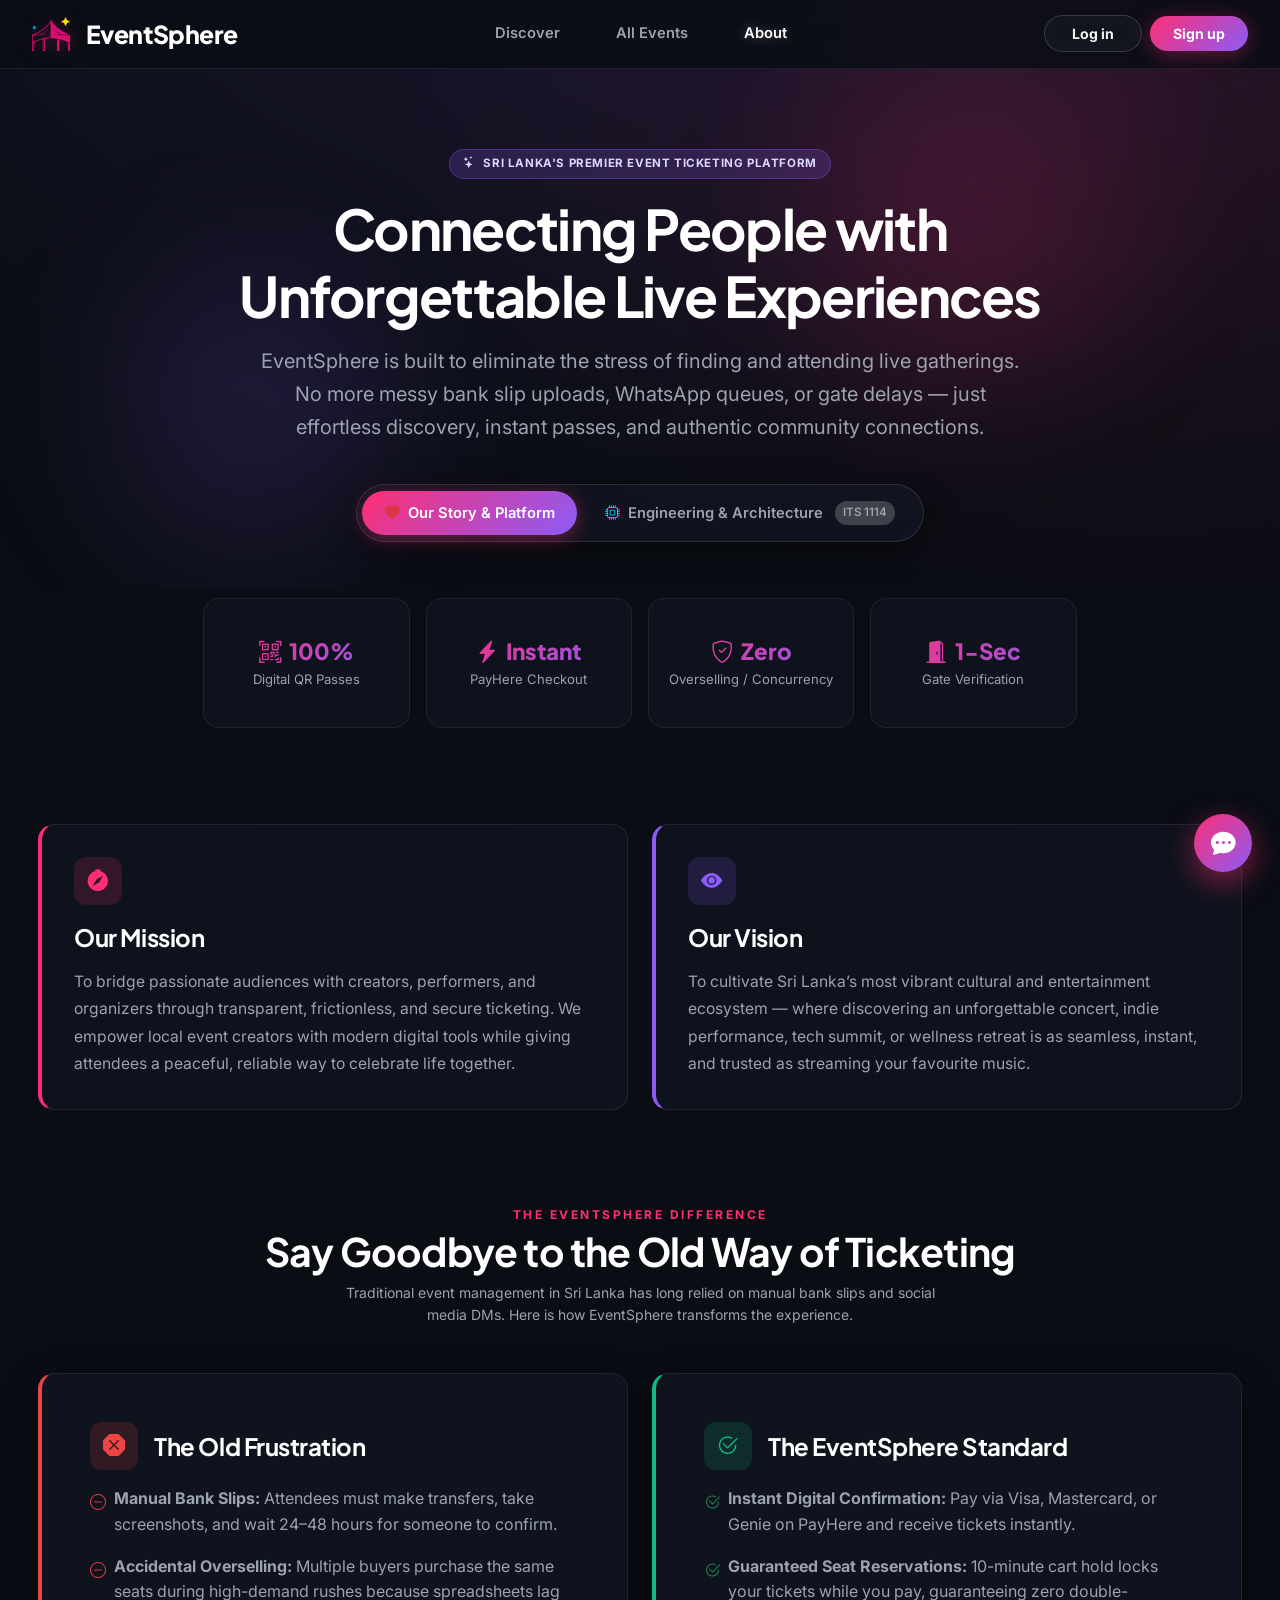
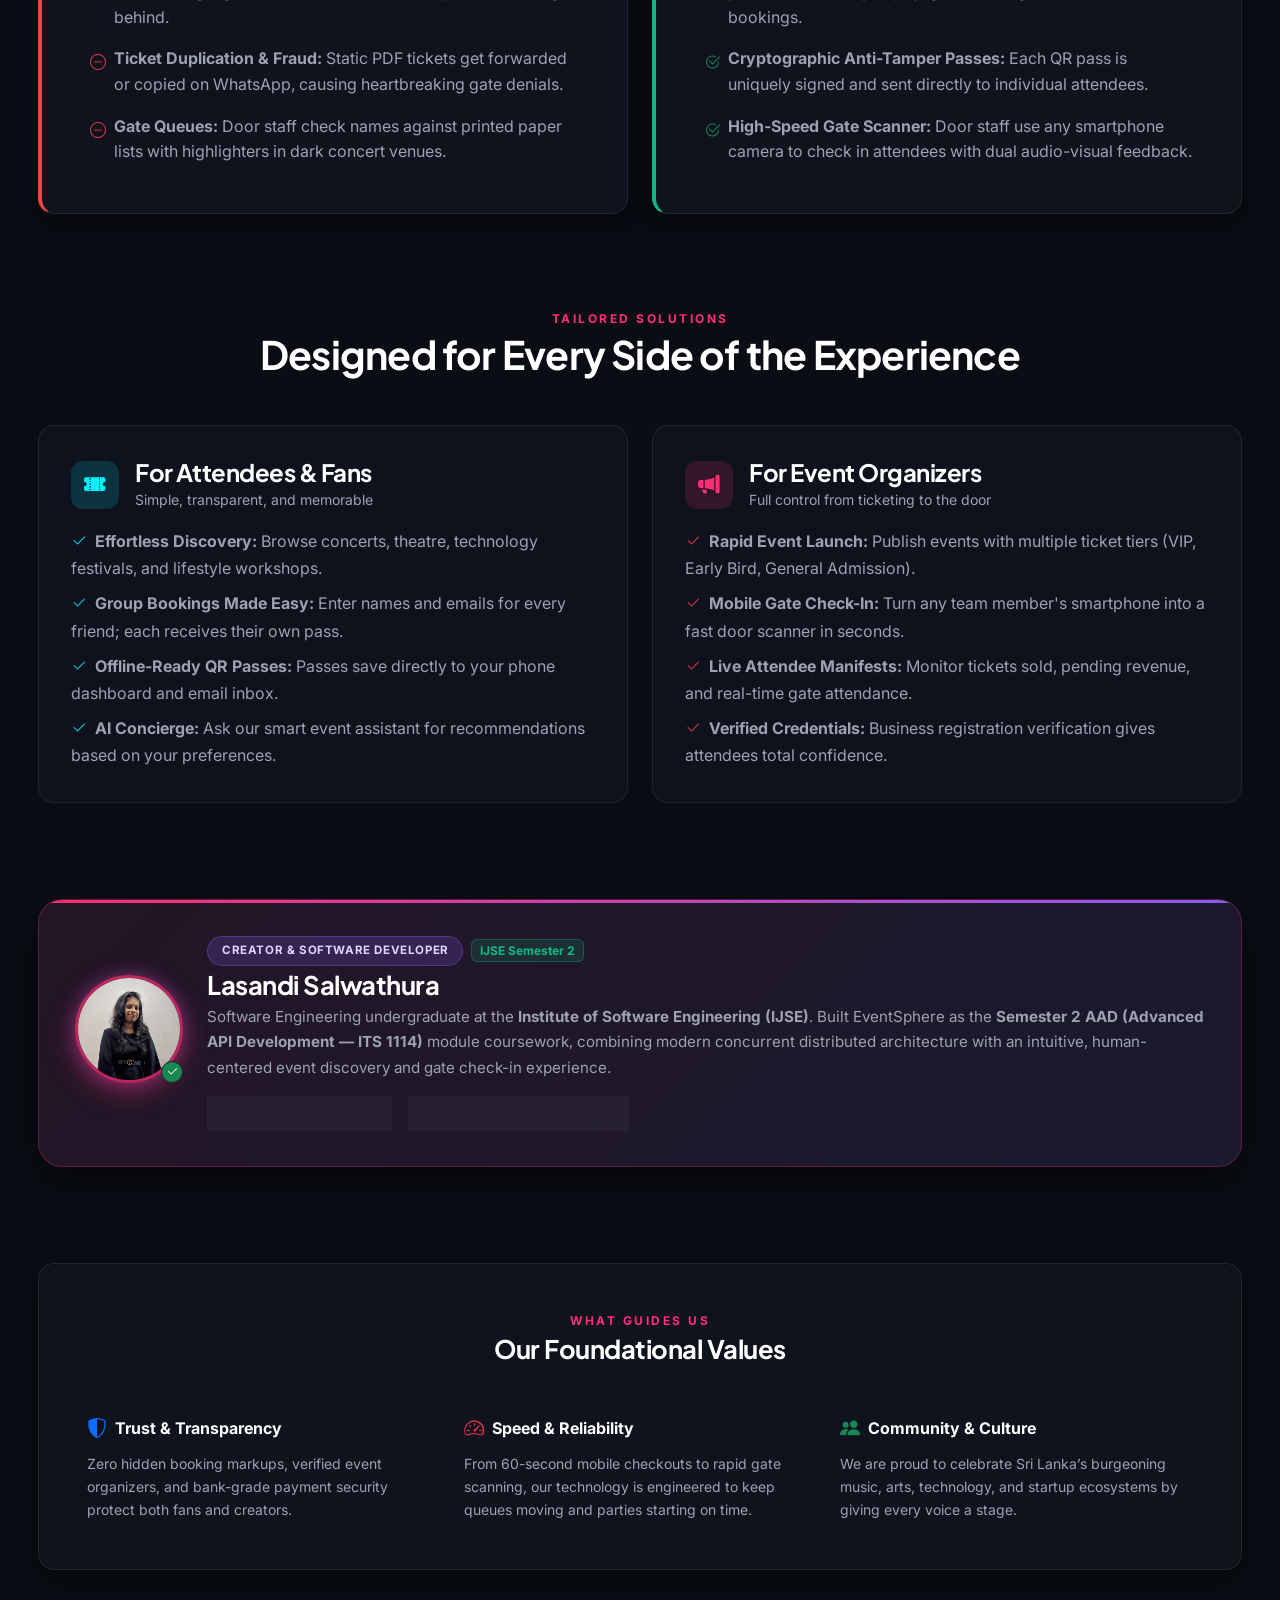
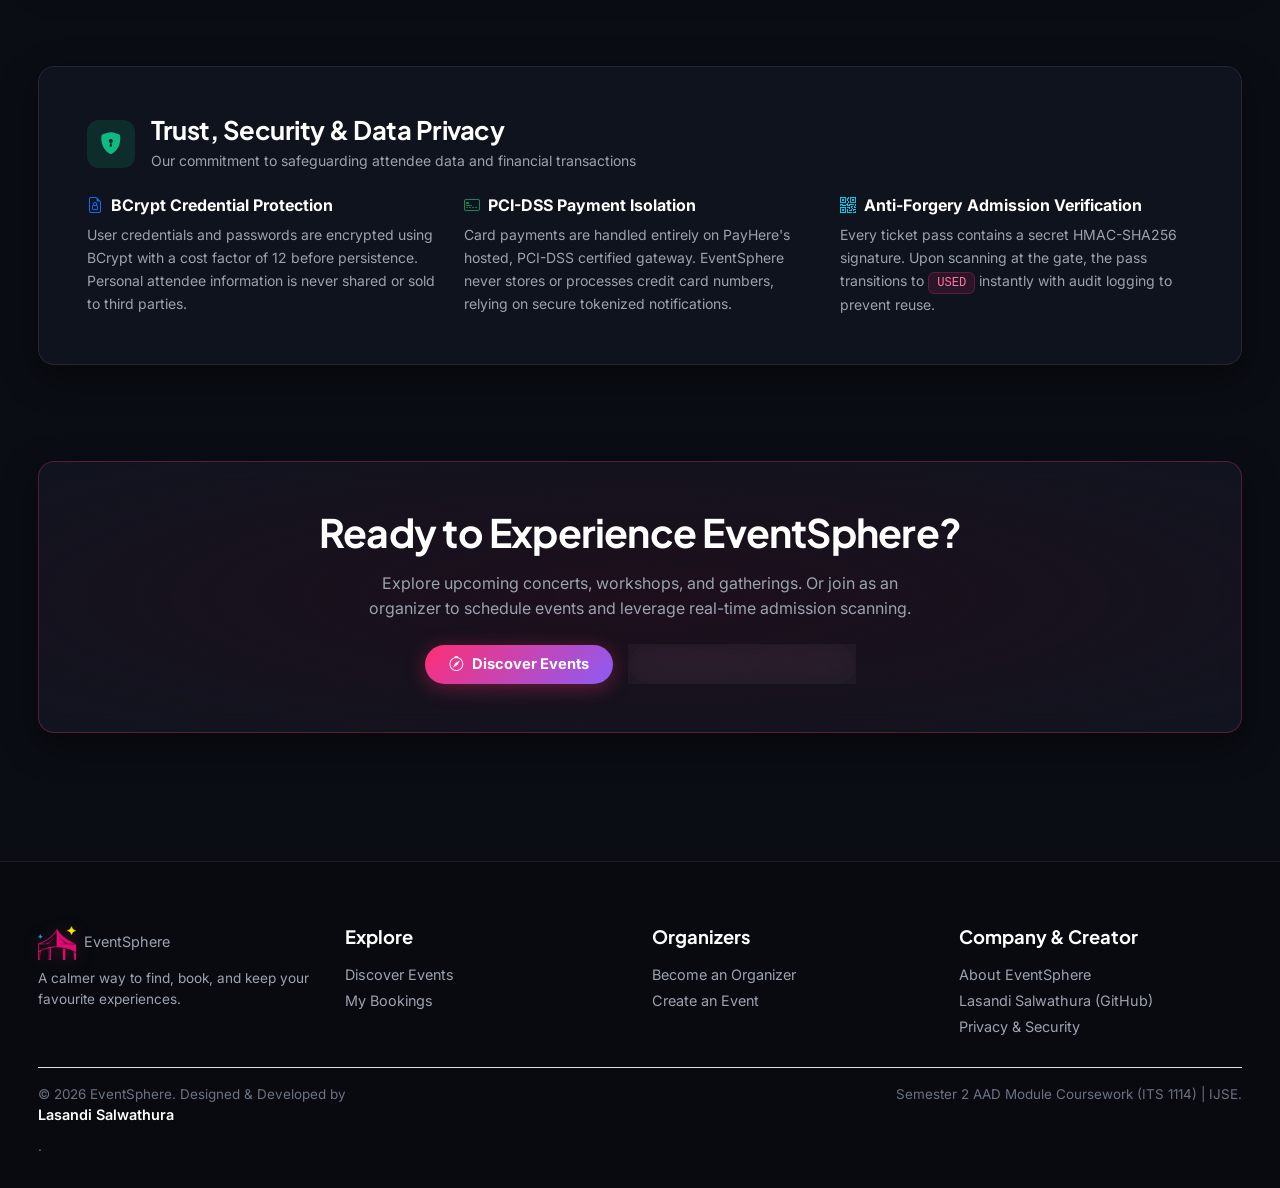
==== commit 31f34646: "feat(about): add portrait photo of Lasandi Salwathura to creator spotlight card and academic banner" ====
--- a/pages/about.html
+++ b/pages/about.html
@@ -528,8 +528,12 @@
         <div class="dev-profile-card">
           <div class="row align-items-center g-4">
             <div class="col-md-auto text-center text-md-start">
-              <div class="avatar-circle mx-auto" style="width: 92px; height: 92px; background: var(--grad-primary); font-size: 2.3rem; box-shadow: 0 8px 24px rgba(255, 46, 116, 0.4);">
-                <i class="bi bi-person-fill text-white"></i>
+              <div class="position-relative mx-auto d-inline-block">
+                <img src="../assets/images/lasandi.jpg" alt="Lasandi Salwathura — Creator & Software Developer"
+                  style="width: 108px; height: 108px; object-fit: cover; object-position: center 18%; border-radius: 50%; border: 3px solid rgba(255, 46, 116, 0.7); box-shadow: 0 8px 28px rgba(255, 46, 116, 0.45), 0 0 16px rgba(139, 92, 246, 0.35); display: block;">
+                <span class="position-absolute bottom-0 end-0 badge rounded-pill bg-success p-1 border border-dark" title="Verified Creator" style="width: 22px; height: 22px; display: flex; align-items: center; justify-content: center;">
+                  <i class="bi bi-check2 text-white" style="font-size: 0.8rem;"></i>
+                </span>
               </div>
             </div>
             <div class="col-md">
@@ -615,8 +619,9 @@
             <span class="fw-bold fs-6">Semester 2 — AAD (Advanced API Development — ITS 1114) Module Coursework</span>
             <span class="pill-badge pill-badge-rose ms-1">IJSE</span>
           </div>
-          <p class="text-muted-soft small mb-2">
-            Developed by <strong>Lasandi Salwathura</strong> &bull; 
+          <p class="text-muted-soft small mb-2 d-flex align-items-center justify-content-center flex-wrap gap-2">
+            <img src="../assets/images/lasandi.jpg" alt="Lasandi Salwathura" style="width:24px; height:24px; border-radius:50%; object-fit:cover; object-position:center 18%; border:1px solid rgba(255,46,116,0.6);">
+            <span>Developed by <strong>Lasandi Salwathura</strong></span> &bull; 
             <a href="https://github.com/lasandisal" target="_blank" rel="noopener noreferrer" class="text-info text-decoration-none me-2"><i class="bi bi-github"></i> lasandisal</a>
             <a href="https://www.linkedin.com/in/lasandi-salwathura/details/education/" target="_blank" rel="noopener noreferrer" class="text-info text-decoration-none"><i class="bi bi-linkedin"></i> LinkedIn Profile</a>
           </p>
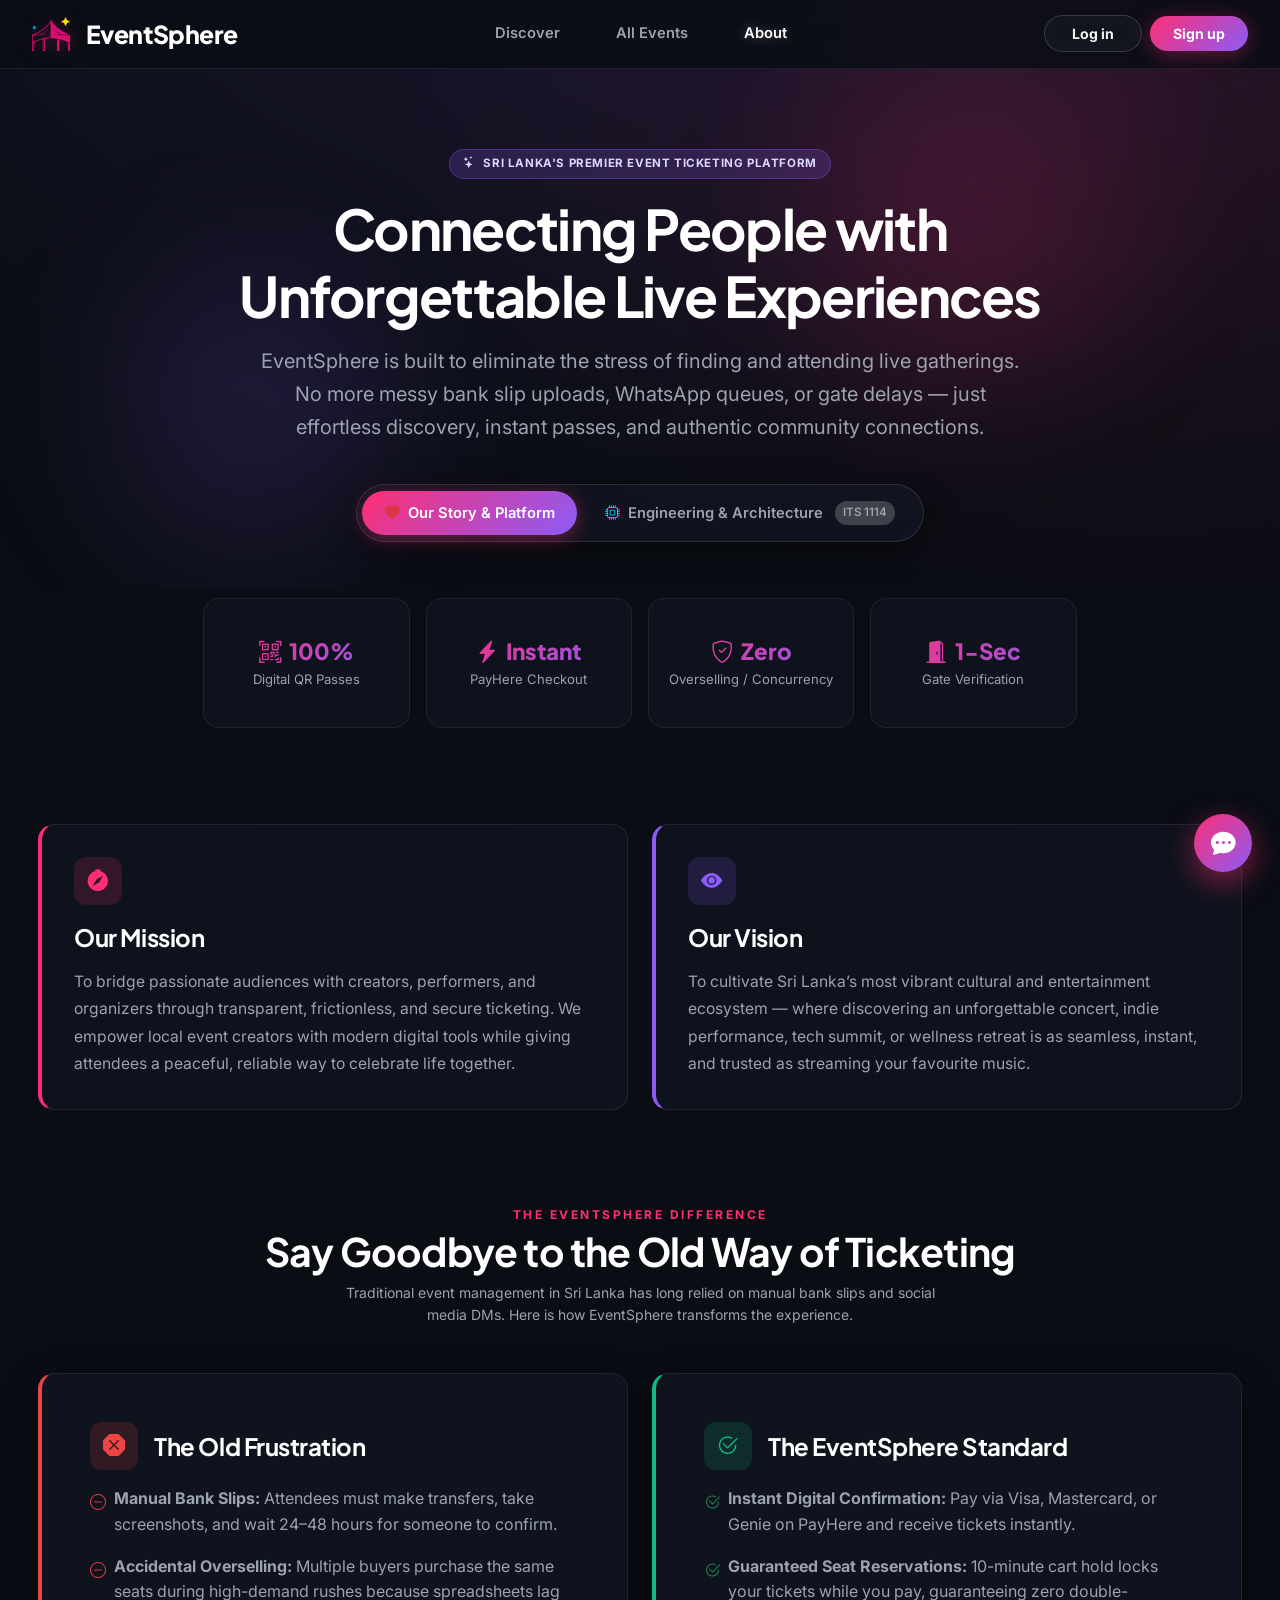
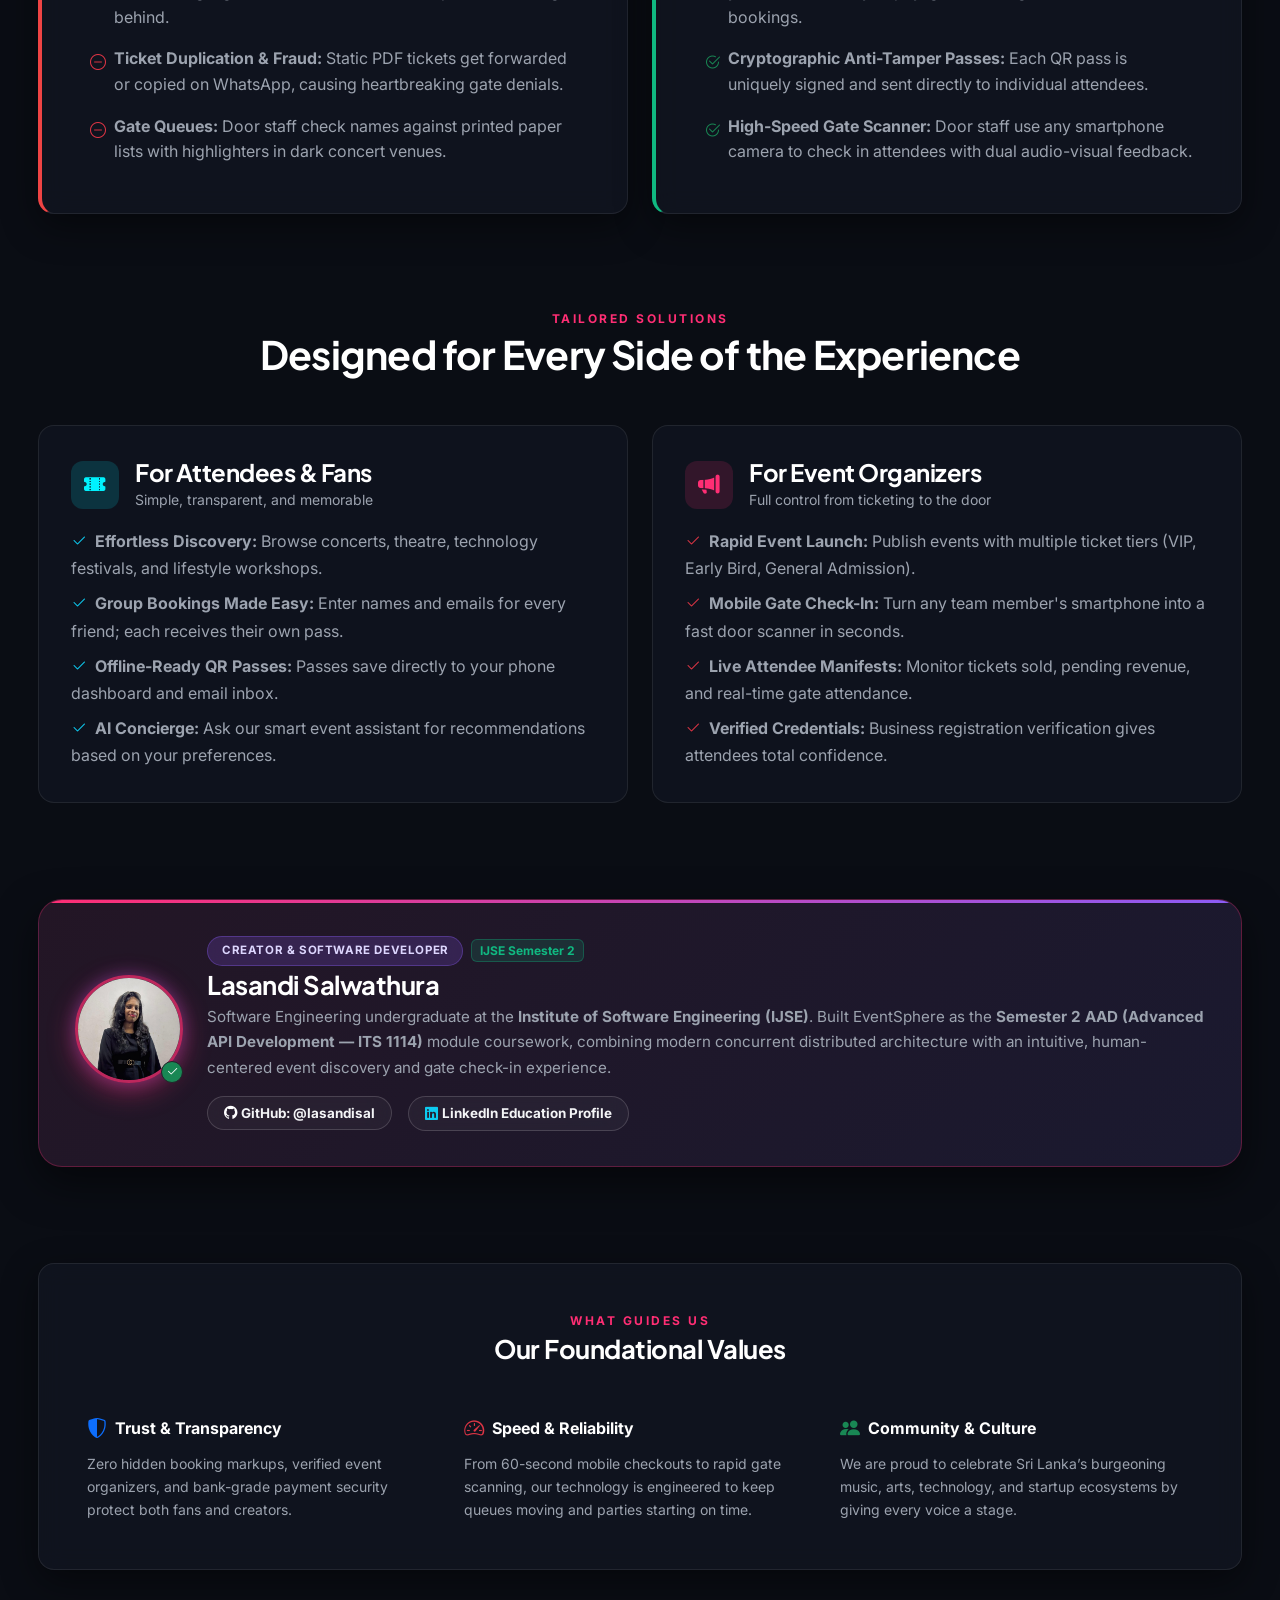
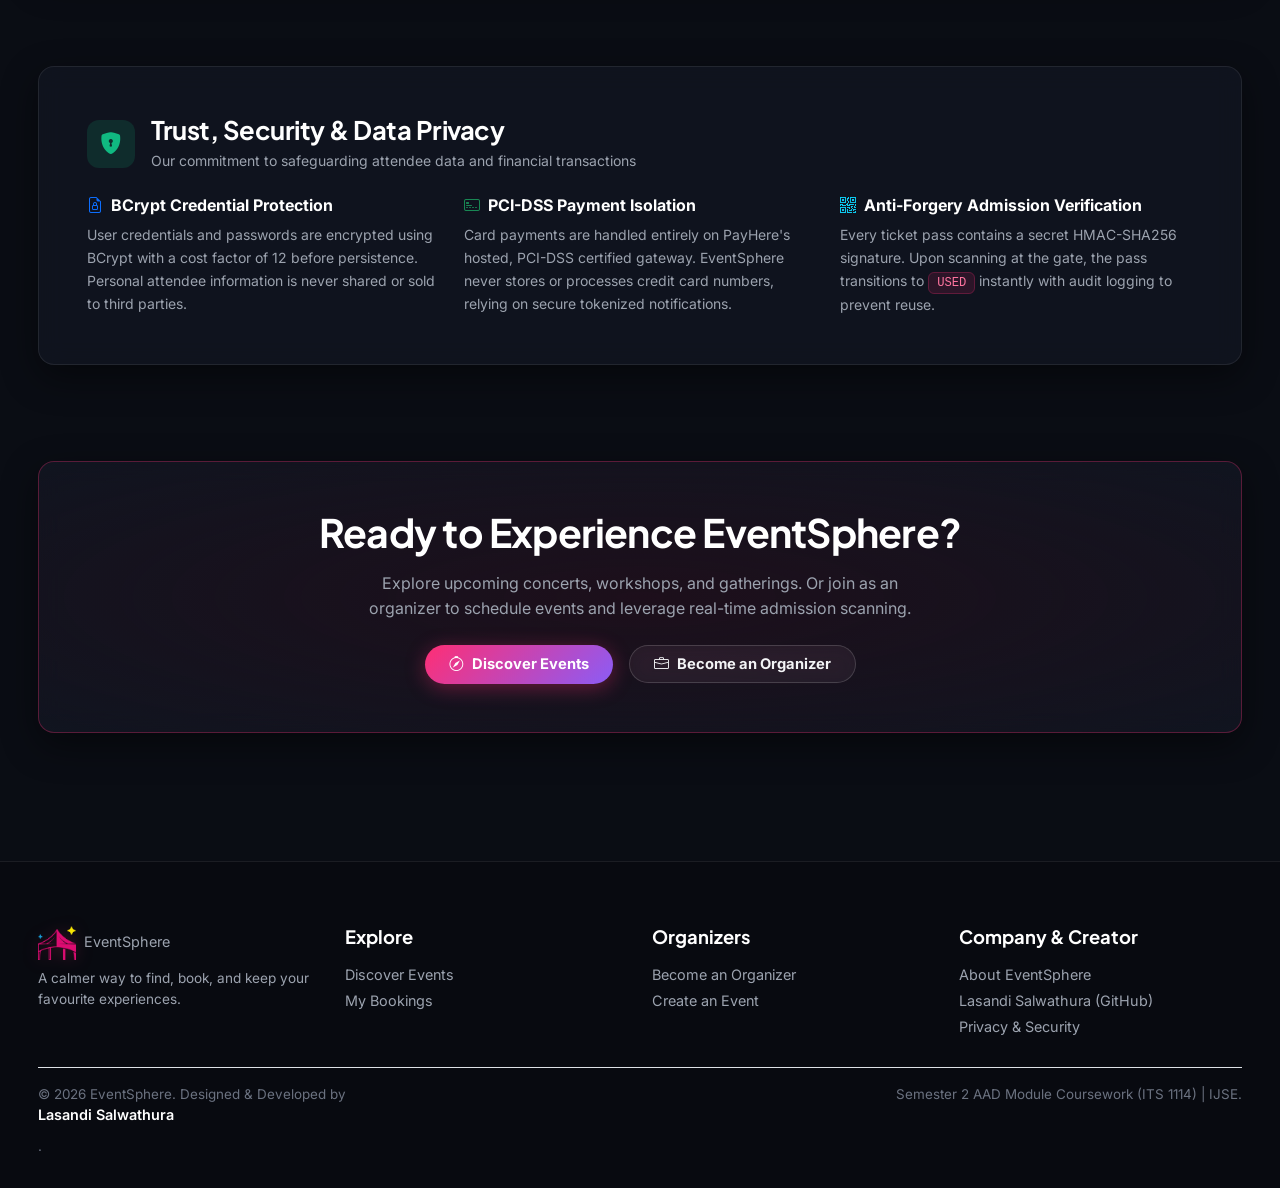
==== commit b2b00484: "docs: highlight Brevo transactional relay SPF/DKIM inbox deliverability (preventing spam)" ====
--- a/pages/about.html
+++ b/pages/about.html
@@ -737,18 +737,18 @@
             </div>
           </div>
 
-          <!-- 5. Asynchronous Multi-Recipient Emailing -->
+          <!-- 5. High-Deliverability Transactional Emailing -->
           <div class="col-md-6 col-lg-4">
             <div class="feature-card">
               <div class="feature-icon-box" style="background: rgba(56, 189, 248, 0.15); color: var(--powder-blue);">
-                <i class="bi bi-envelope-paper-heart-fill"></i>
+                <i class="bi bi-envelope-check-fill"></i>
               </div>
               <div class="d-flex align-items-center justify-content-between mb-2">
-                <h5 class="text-white fw-bold mb-0">Multi-Recipient Delivery</h5>
-                <span class="code-badge">@Async + Brevo</span>
+                <h5 class="text-white fw-bold mb-0">Inbox Deliverability (No Spam)</h5>
+                <span class="code-badge">Brevo Relay + @Async</span>
               </div>
               <p class="text-muted-soft small mb-0">
-                Leveraging Spring’s <span class="text-white">@Async</span> task execution with Brevo SMTP, the system sends an itemized master order receipt to the buyer, while simultaneously dispatching personalized digital admission passes directly to individual guest attendee emails.
+                Standard consumer SMTP (like Gmail) frequently routes cloud-sent emails straight into Spam folders. EventSphere utilizes <span class="text-white">Brevo’s authenticated transactional SMTP relay</span> with SPF/DKIM alignment, guaranteeing that 6-digit OTPs, itemized receipts, and QR passes land directly in the attendee's <span class="text-white">Primary Inbox</span> rather than Spam.
               </p>
             </div>
           </div>
@@ -973,9 +973,9 @@
                   <td>Dynamic PNG QR rendering of cryptographically signed HMAC-SHA256 admission tokens.</td>
                 </tr>
                 <tr>
-                  <td class="fw-bold text-white"><i class="bi bi-envelope text-info me-2"></i>Email Service</td>
-                  <td><span class="text-white fw-semibold">Spring Mail + Brevo SMTP</span></td>
-                  <td>Asynchronous (<span class="code-badge">@Async</span>) delivery of HTML receipts, attendee passes, and 6-digit OTP codes.</td>
+                  <td class="fw-bold text-white"><i class="bi bi-envelope-check text-info me-2"></i>Email Delivery</td>
+                  <td><span class="text-white fw-semibold">Spring Mail + Brevo SMTP Relay</span></td>
+                  <td>Asynchronous (<span class="code-badge">@Async</span>) transactional dispatch with authenticated DKIM/SPF alignment, ensuring receipts, passes, and OTPs reach the primary inbox rather than Spam folders.</td>
                 </tr>
                 <tr>
                   <td class="fw-bold text-white"><i class="bi bi-browser-chrome text-light me-2"></i>Client Tier</td>
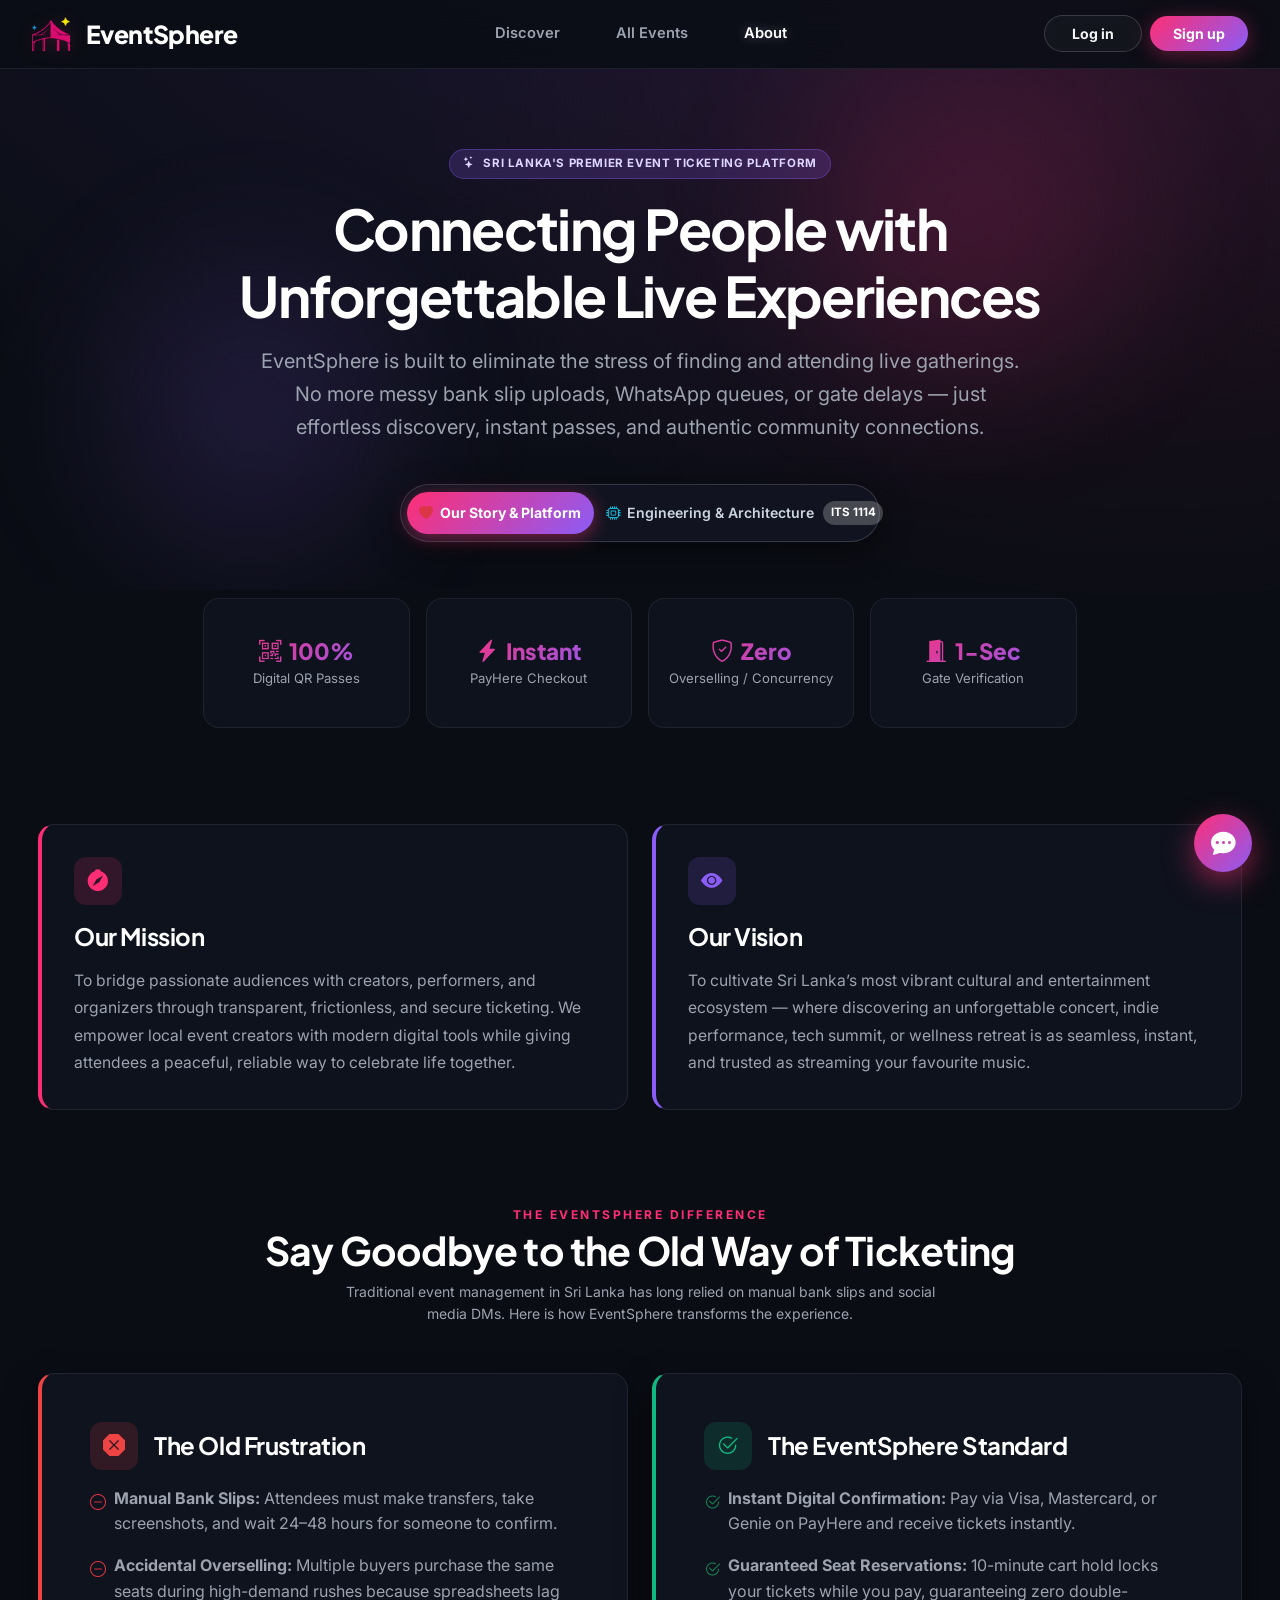
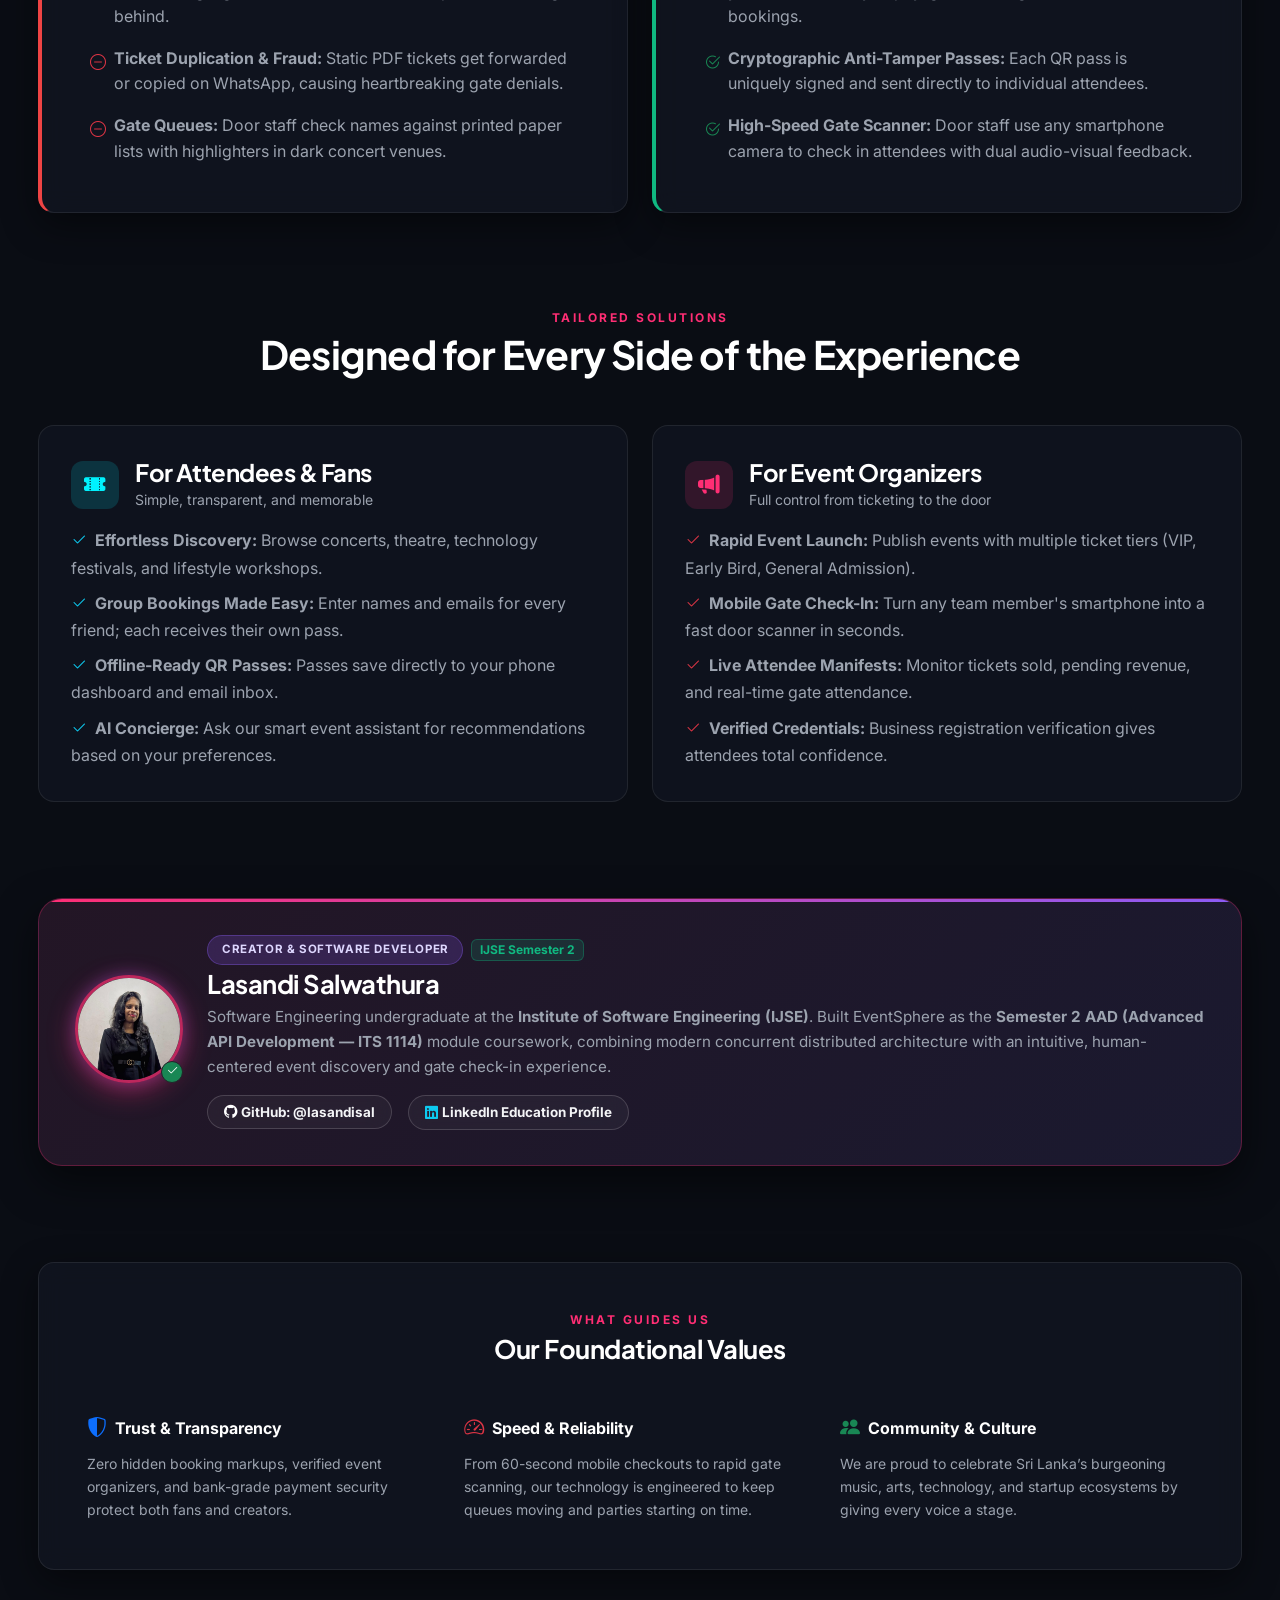
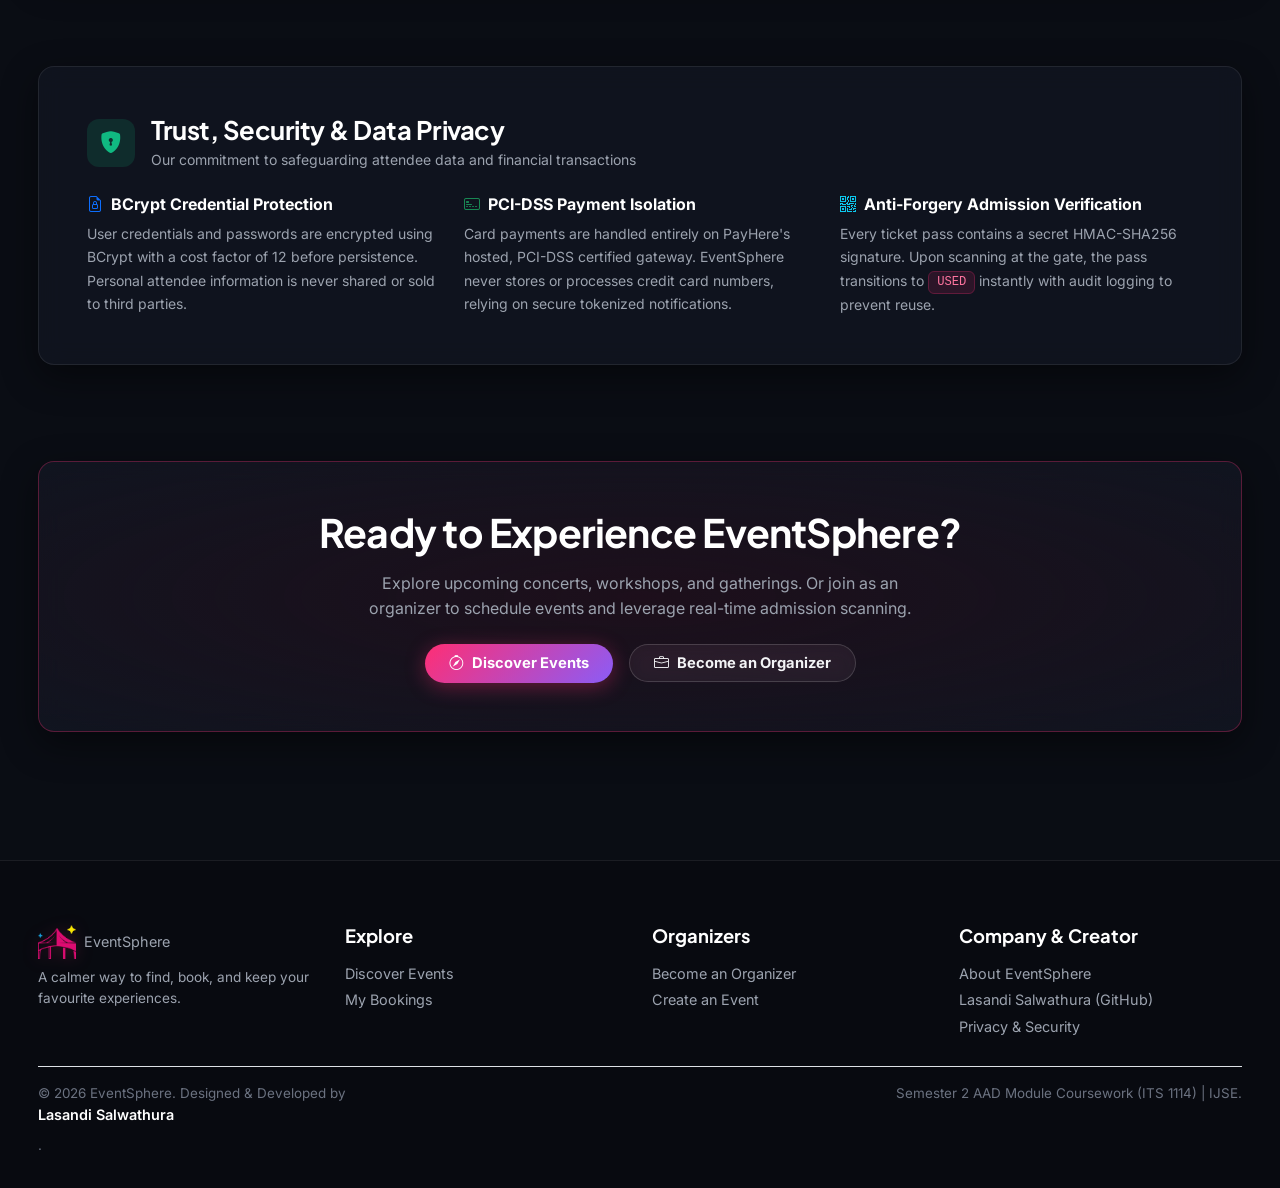
==== commit 3dc094b3: "fix(about): optimize dual-tab toggle for mobile screens with 50/50 flex layout and responsive labels" ====
--- a/pages/about.html
+++ b/pages/about.html
@@ -26,48 +26,72 @@
     
     /* Segmented Tab Switcher */
     .about-tab-nav {
-      background: rgba(18, 22, 34, 0.85);
-      border: 1px solid rgba(255, 255, 255, 0.12);
+      background: rgba(18, 22, 34, 0.9);
+      border: 1px solid rgba(255, 255, 255, 0.15);
       border-radius: 999px;
       padding: 0.35rem;
-      display: inline-flex;
+      display: flex;
       align-items: center;
-      gap: 0.35rem;
+      width: 100%;
+      max-width: 480px;
+      margin: 1.5rem auto 0 auto;
       box-shadow: 0 8px 32px rgba(0, 0, 0, 0.45);
       backdrop-filter: blur(16px);
       -webkit-backdrop-filter: blur(16px);
-      margin: 1.5rem auto 0 auto;
     }
     .about-tab-btn {
+      flex: 1 1 50%;
       border: none;
       background: transparent;
-      color: #9CA3AF;
+      color: #CBD5E1;
       font-weight: 600;
-      font-size: 0.92rem;
-      padding: 0.65rem 1.4rem;
+      font-size: 0.88rem;
+      padding: 0.65rem 0.8rem;
       border-radius: 999px;
       cursor: pointer;
       transition: all 0.25s cubic-bezier(0.16, 1, 0.3, 1);
       display: inline-flex;
       align-items: center;
-      gap: 0.5rem;
+      justify-content: center;
+      gap: 0.4rem;
       white-space: nowrap;
+      text-align: center;
     }
     .about-tab-btn:hover {
       color: #FFFFFF;
-      background: rgba(255, 255, 255, 0.05);
+      background: rgba(255, 255, 255, 0.08);
     }
     .about-tab-btn.active {
       background: var(--grad-primary);
       color: #FFFFFF;
-      box-shadow: 0 4px 18px rgba(255, 46, 116, 0.4);
+      box-shadow: 0 4px 18px rgba(255, 46, 116, 0.45);
+      font-weight: 700;
     }
     .about-tab-btn .badge-academic {
-      background: rgba(255, 255, 255, 0.2);
+      background: rgba(255, 255, 255, 0.22);
+      color: #FFF;
       font-size: 0.72rem;
-      padding: 0.2rem 0.5rem;
+      font-weight: 700;
+      padding: 0.18rem 0.45rem;
       border-radius: 999px;
-      margin-left: 0.25rem;
+      margin-left: 0.2rem;
+    }
+
+    @media (max-width: 576px) {
+      .about-tab-nav {
+        max-width: 100%;
+        padding: 0.28rem;
+      }
+      .about-tab-btn {
+        font-size: 0.78rem;
+        padding: 0.55rem 0.45rem;
+        gap: 0.25rem;
+      }
+      .about-tab-btn .badge-academic {
+        font-size: 0.64rem;
+        padding: 0.12rem 0.35rem;
+        margin-left: 0.15rem;
+      }
     }
 
     /* Tab Panes */
@@ -312,11 +336,13 @@
         <div class="about-tab-nav" role="tablist">
           <button class="about-tab-btn active" id="tabBtnStory" data-target="#paneStory" role="tab" aria-selected="true">
             <i class="bi bi-heart-fill text-danger"></i>
-            <span>Our Story &amp; Platform</span>
+            <span class="d-none d-sm-inline">Our Story &amp; Platform</span>
+            <span class="d-inline d-sm-none">Our Story</span>
           </button>
           <button class="about-tab-btn" id="tabBtnTech" data-target="#paneTech" role="tab" aria-selected="false">
             <i class="bi bi-cpu text-info"></i>
-            <span>Engineering &amp; Architecture</span>
+            <span class="d-none d-sm-inline">Engineering &amp; Architecture</span>
+            <span class="d-inline d-sm-none">Tech Architecture</span>
             <span class="badge-academic">ITS 1114</span>
           </button>
         </div>
@@ -1091,6 +1117,7 @@
   <script src="../js/env.js"></script>
   <script src="../js/api/config.js"></script>
   <script src="../js/api/auth.js"></script>
+  <script src="../js/api/organizer.js"></script>
   <script src="../js/utils/icons.js"></script>
   <script src="../js/utils/toast.js"></script>
   <script src="../js/utils/nav.js"></script>
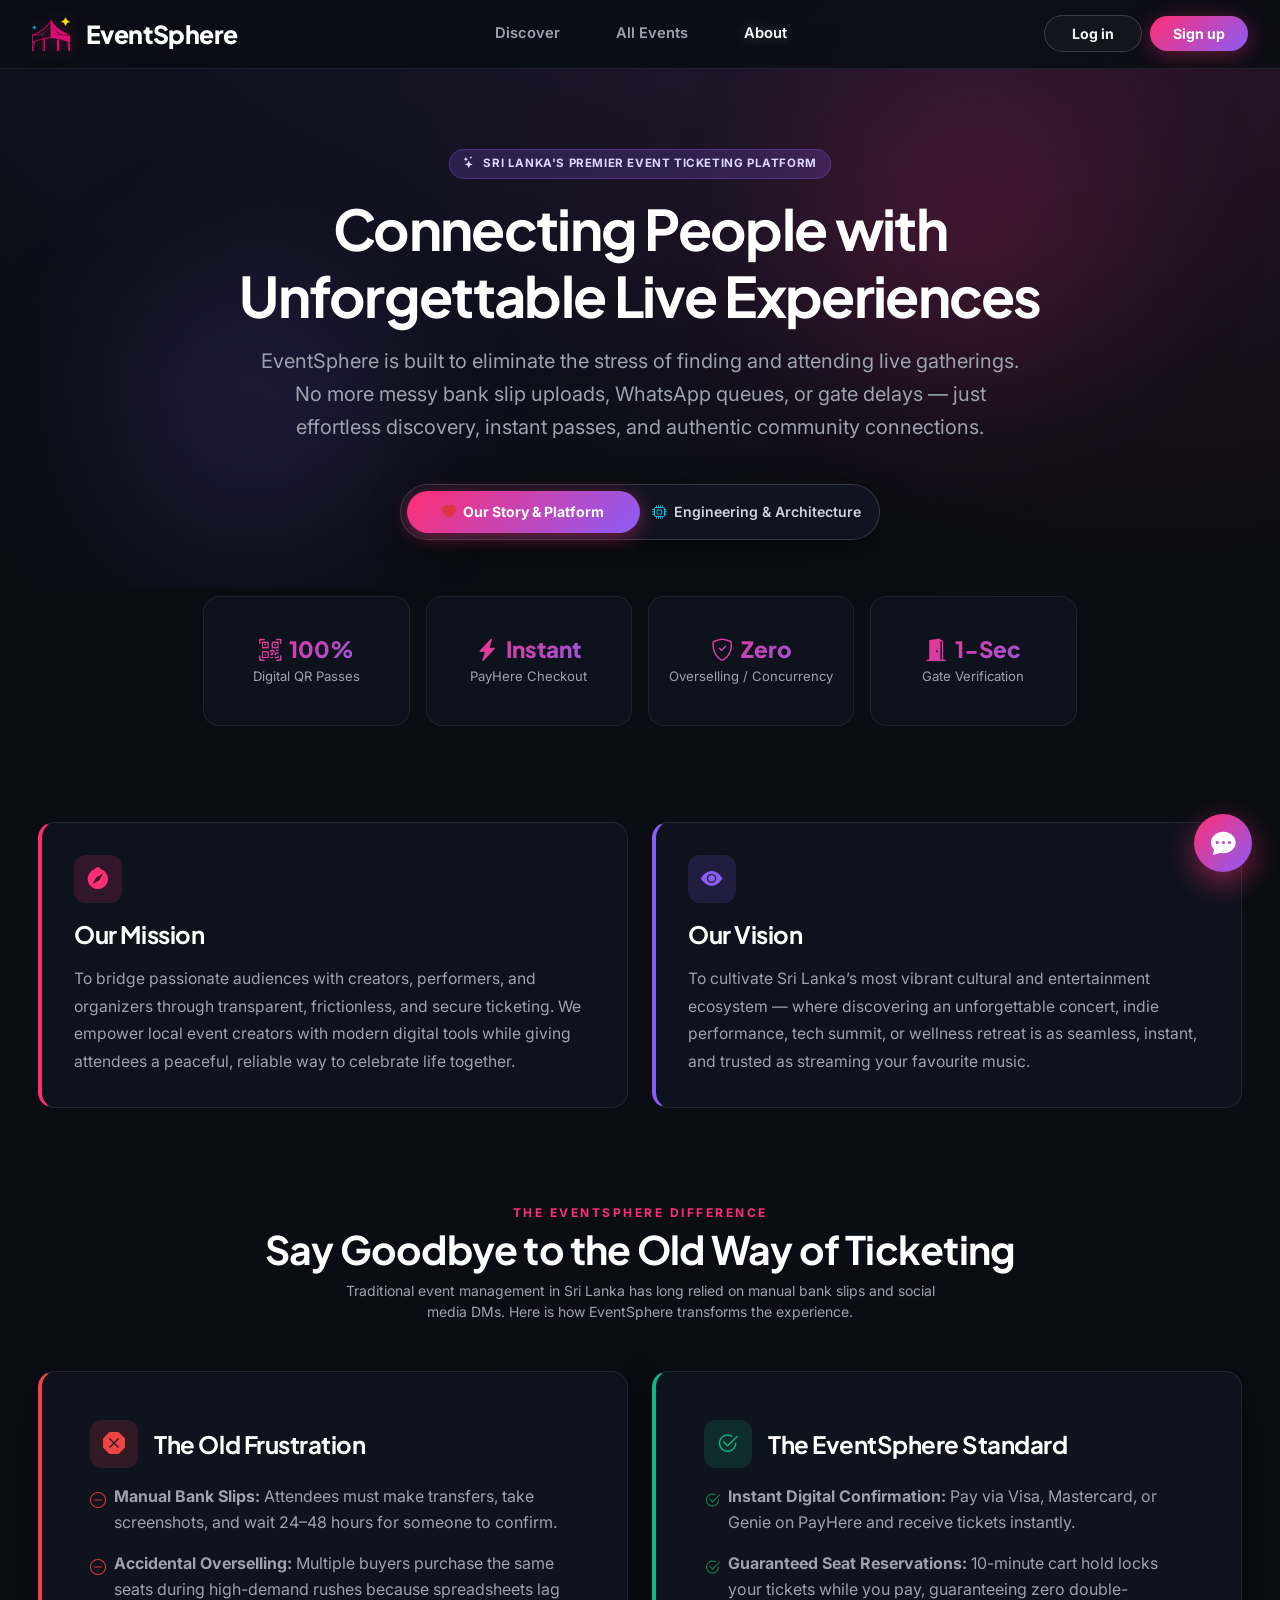
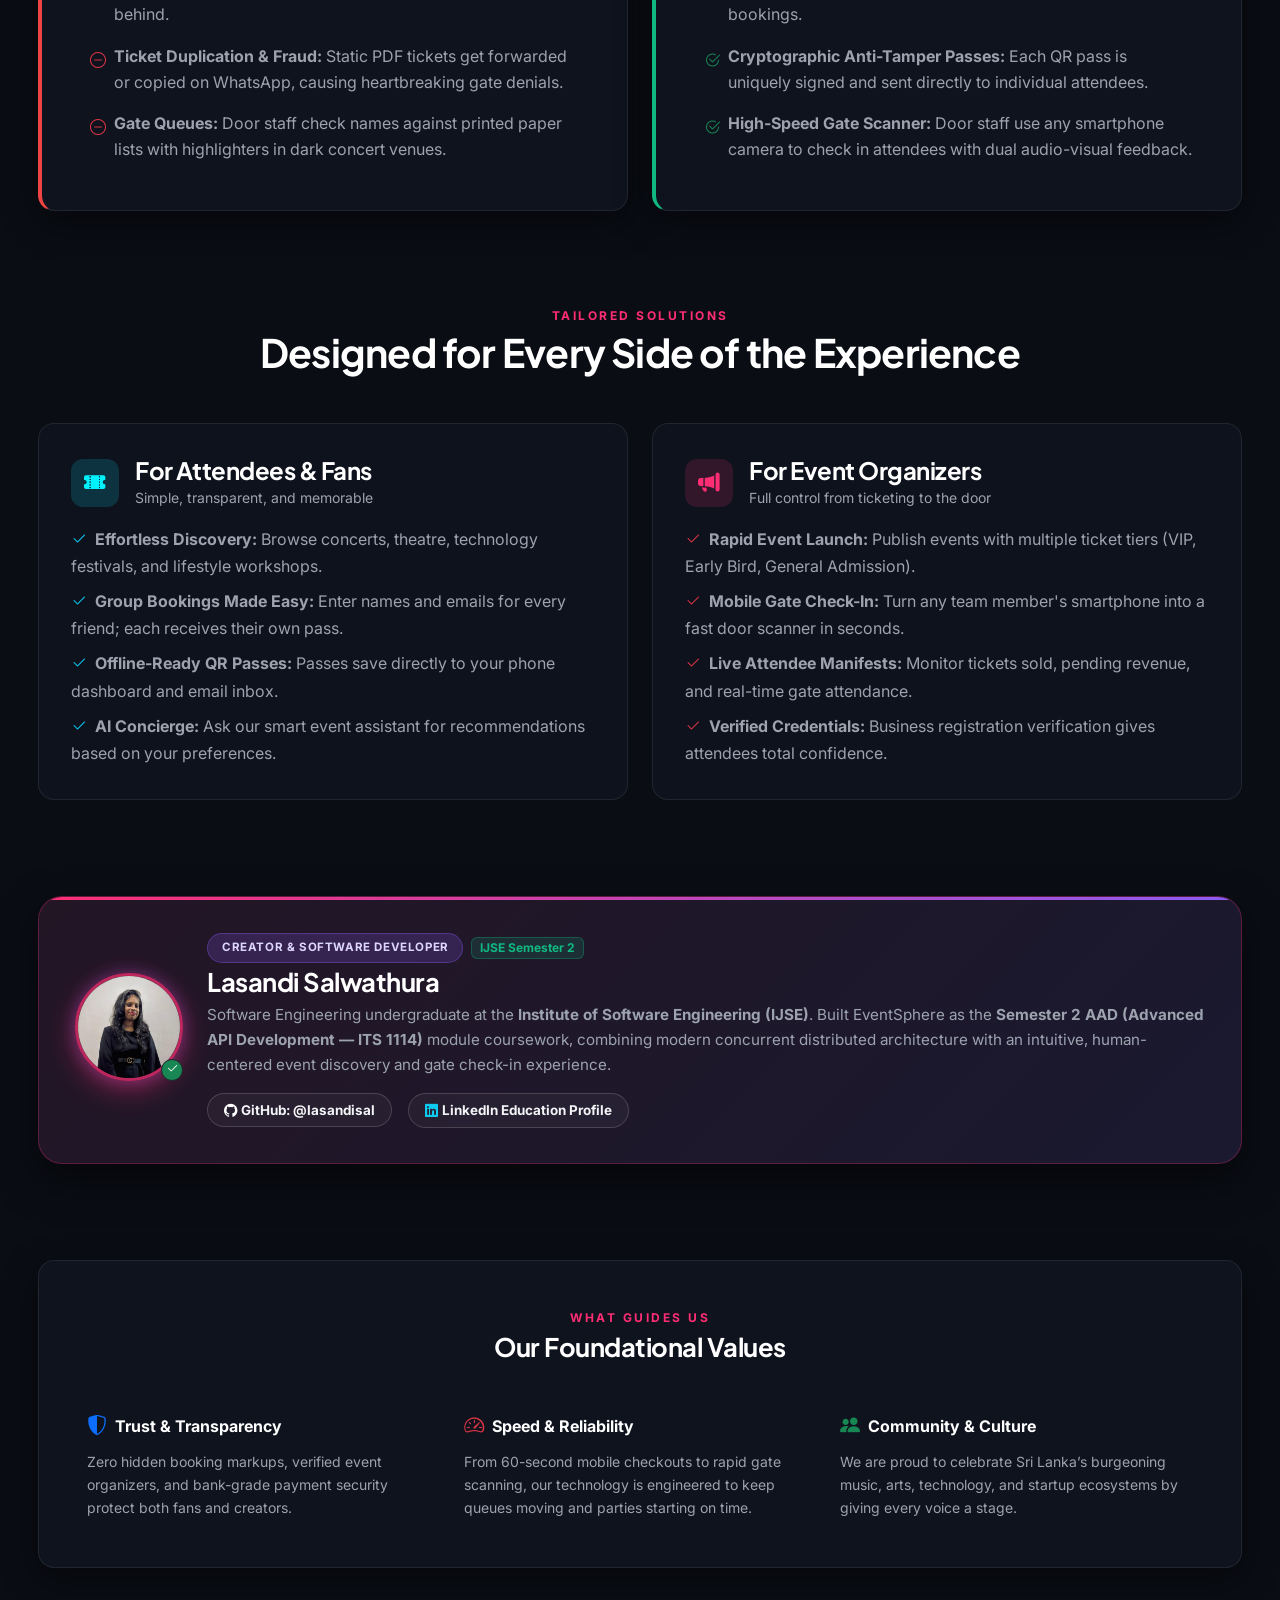
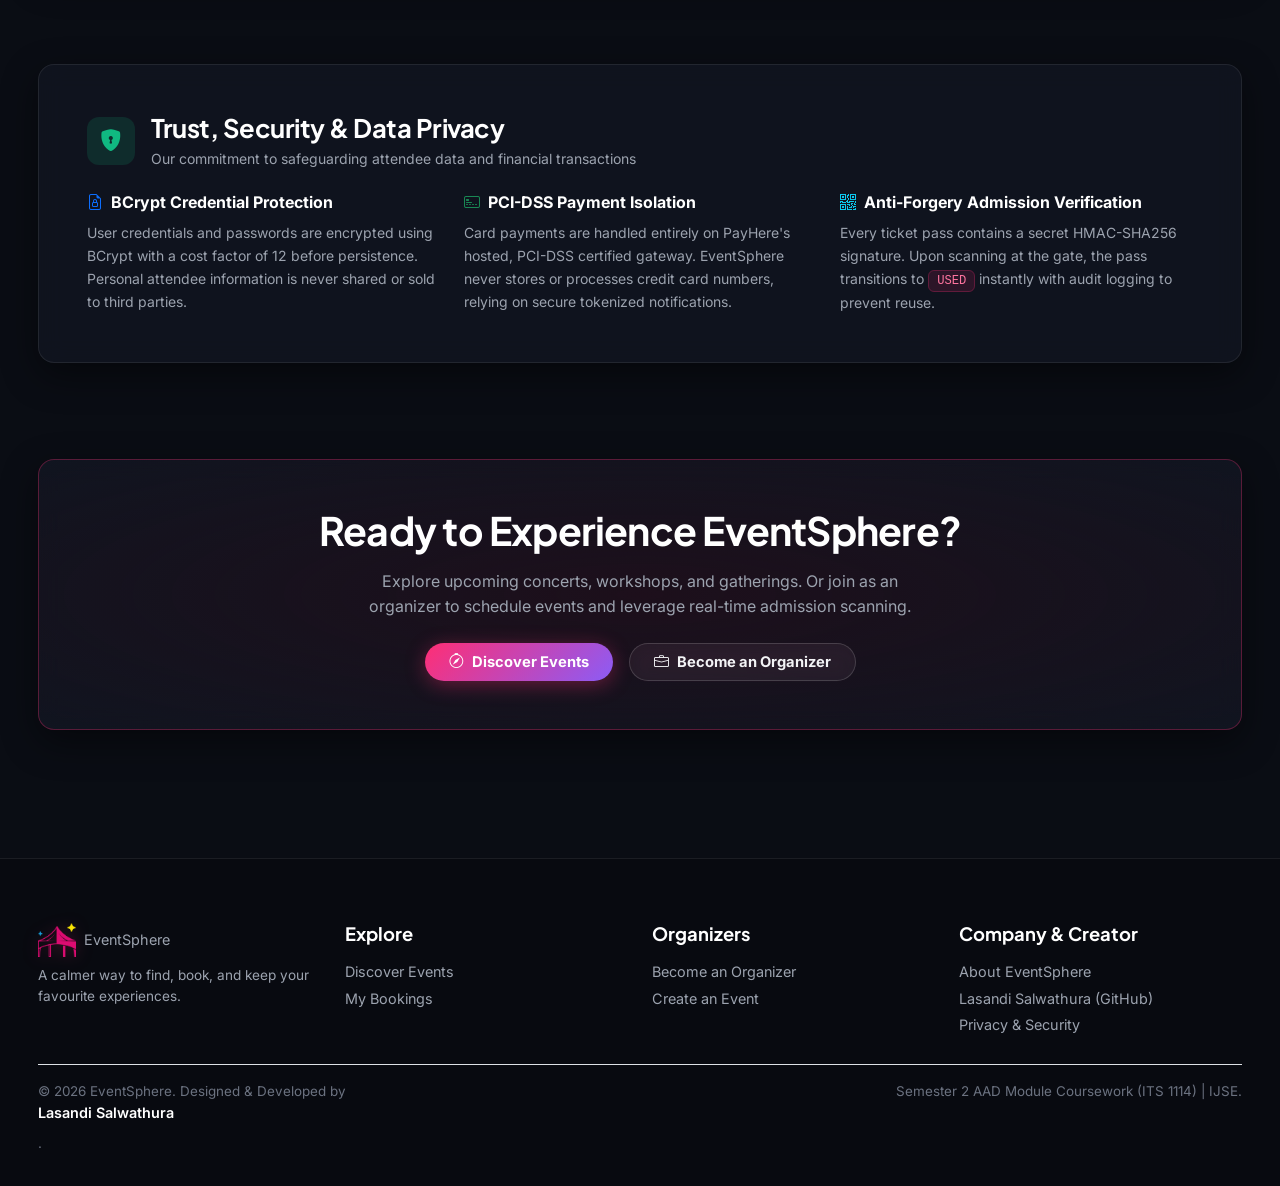
==== commit b9ff962d: "refactor(about): separate CSS into dedicated about.css and remove ITS 1114 badge from toggle" ====
--- a/pages/about.html
+++ b/pages/about.html
@@ -16,270 +16,7 @@
   <link rel="stylesheet" href="../css/style.css">
   <link rel="stylesheet" href="../css/components.css">
   <link rel="stylesheet" href="../css/responsive.css">
-  <style>
-    /* Custom High-Impact Styling for About Page */
-    .about-hero {
-      position: relative;
-      padding: 5rem 0 3rem 0;
-      overflow: hidden;
-    }
-    
-    /* Segmented Tab Switcher */
-    .about-tab-nav {
-      background: rgba(18, 22, 34, 0.9);
-      border: 1px solid rgba(255, 255, 255, 0.15);
-      border-radius: 999px;
-      padding: 0.35rem;
-      display: flex;
-      align-items: center;
-      width: 100%;
-      max-width: 480px;
-      margin: 1.5rem auto 0 auto;
-      box-shadow: 0 8px 32px rgba(0, 0, 0, 0.45);
-      backdrop-filter: blur(16px);
-      -webkit-backdrop-filter: blur(16px);
-    }
-    .about-tab-btn {
-      flex: 1 1 50%;
-      border: none;
-      background: transparent;
-      color: #CBD5E1;
-      font-weight: 600;
-      font-size: 0.88rem;
-      padding: 0.65rem 0.8rem;
-      border-radius: 999px;
-      cursor: pointer;
-      transition: all 0.25s cubic-bezier(0.16, 1, 0.3, 1);
-      display: inline-flex;
-      align-items: center;
-      justify-content: center;
-      gap: 0.4rem;
-      white-space: nowrap;
-      text-align: center;
-    }
-    .about-tab-btn:hover {
-      color: #FFFFFF;
-      background: rgba(255, 255, 255, 0.08);
-    }
-    .about-tab-btn.active {
-      background: var(--grad-primary);
-      color: #FFFFFF;
-      box-shadow: 0 4px 18px rgba(255, 46, 116, 0.45);
-      font-weight: 700;
-    }
-    .about-tab-btn .badge-academic {
-      background: rgba(255, 255, 255, 0.22);
-      color: #FFF;
-      font-size: 0.72rem;
-      font-weight: 700;
-      padding: 0.18rem 0.45rem;
-      border-radius: 999px;
-      margin-left: 0.2rem;
-    }
-
-    @media (max-width: 576px) {
-      .about-tab-nav {
-        max-width: 100%;
-        padding: 0.28rem;
-      }
-      .about-tab-btn {
-        font-size: 0.78rem;
-        padding: 0.55rem 0.45rem;
-        gap: 0.25rem;
-      }
-      .about-tab-btn .badge-academic {
-        font-size: 0.64rem;
-        padding: 0.12rem 0.35rem;
-        margin-left: 0.15rem;
-      }
-    }
-
-    /* Tab Panes */
-    .about-tab-pane {
-      display: none;
-      opacity: 0;
-      transform: translateY(8px);
-      transition: opacity 0.35s ease, transform 0.35s ease;
-    }
-    .about-tab-pane.active {
-      display: block;
-      opacity: 1;
-      transform: translateY(0);
-    }
-
-    .feature-card {
-      background: rgba(18, 22, 34, 0.72);
-      backdrop-filter: blur(14px);
-      -webkit-backdrop-filter: blur(14px);
-      border: 1px solid rgba(255, 255, 255, 0.08);
-      border-radius: var(--radius-md);
-      padding: 1.75rem;
-      height: 100%;
-      transition: all 0.3s cubic-bezier(0.16, 1, 0.3, 1);
-      position: relative;
-      overflow: hidden;
-    }
-    .feature-card::before {
-      content: '';
-      position: absolute;
-      top: 0; left: 0; right: 0;
-      height: 2px;
-      background: var(--grad-primary);
-      opacity: 0;
-      transition: opacity 0.3s ease;
-    }
-    .feature-card:hover {
-      transform: translateY(-4px);
-      border-color: rgba(255, 46, 116, 0.35);
-      box-shadow: 0 16px 36px rgba(0, 0, 0, 0.5), 0 0 24px rgba(255, 46, 116, 0.12);
-    }
-    .feature-card:hover::before {
-      opacity: 1;
-    }
-    .feature-icon-box {
-      width: 48px;
-      height: 48px;
-      border-radius: 12px;
-      display: inline-flex;
-      align-items: center;
-      justify-content: center;
-      font-size: 1.35rem;
-      margin-bottom: 1.1rem;
-    }
-    .stat-box {
-      background: rgba(18, 22, 34, 0.65);
-      backdrop-filter: blur(12px);
-      -webkit-backdrop-filter: blur(12px);
-      border: 1px solid rgba(255, 255, 255, 0.07);
-      border-radius: var(--radius-md);
-      padding: 1.25rem 1rem;
-      text-align: center;
-      transition: all 0.25s ease;
-      height: 100%;
-      display: flex;
-      flex-direction: column;
-      justify-content: center;
-      align-items: center;
-      min-height: 130px;
-    }
-    .stat-box:hover {
-      border-color: rgba(139, 92, 246, 0.4);
-      box-shadow: 0 10px 30px rgba(0, 0, 0, 0.4);
-      transform: translateY(-2px);
-    }
-    .stat-number {
-      font-family: var(--font-display);
-      font-size: 1.4rem;
-      font-weight: 800;
-      line-height: 1.2;
-      background: var(--grad-primary);
-      -webkit-background-clip: text;
-      -webkit-text-fill-color: transparent;
-      margin-bottom: 0.35rem;
-      display: flex;
-      align-items: center;
-      justify-content: center;
-      width: 100%;
-    }
-    .stat-label {
-      font-size: 0.82rem;
-      color: #9CA3AF;
-      line-height: 1.35;
-      display: flex;
-      align-items: center;
-      justify-content: center;
-      width: 100%;
-    }
-    .code-badge {
-      font-family: 'SFMono-Regular', Consolas, 'Liberation Mono', Menlo, monospace;
-      font-size: 0.76rem;
-      background: rgba(255, 46, 116, 0.12);
-      color: #FF75A0;
-      padding: 0.2rem 0.5rem;
-      border-radius: 6px;
-      border: 1px solid rgba(255, 46, 116, 0.25);
-    }
-    .tech-table {
-      width: 100%;
-      border-collapse: separate;
-      border-spacing: 0;
-      color: #D1D5DB;
-    }
-    .tech-table th {
-      background: rgba(255, 255, 255, 0.04);
-      color: #FFFFFF;
-      font-size: 0.85rem;
-      text-transform: uppercase;
-      letter-spacing: 1px;
-      font-weight: 700;
-      padding: 1rem 1.2rem;
-      border-bottom: 1px solid rgba(255, 255, 255, 0.12);
-    }
-    .tech-table td {
-      padding: 1rem 1.2rem;
-      border-bottom: 1px solid rgba(255, 255, 255, 0.06);
-      font-size: 0.92rem;
-      vertical-align: middle;
-    }
-    .tech-table tr:hover td {
-      background: rgba(255, 255, 255, 0.02);
-    }
-    .role-card {
-      background: rgba(18, 22, 34, 0.72);
-      border: 1px solid rgba(255, 255, 255, 0.08);
-      border-radius: var(--radius-md);
-      padding: 1.5rem;
-      height: 100%;
-      position: relative;
-    }
-    .role-card.role-user { border-top: 3px solid var(--neon-cyan); }
-    .role-card.role-organizer { border-top: 3px solid var(--neon-rose); }
-    .role-card.role-admin { border-top: 3px solid var(--neon-violet); }
-    .arch-flow-node {
-      background: rgba(18, 22, 34, 0.9);
-      border: 1px solid rgba(255, 255, 255, 0.1);
-      border-radius: 12px;
-      padding: 1.1rem;
-      text-align: center;
-      transition: all 0.2s ease;
-    }
-    .arch-flow-node:hover {
-      border-color: rgba(255, 46, 116, 0.5);
-      transform: translateY(-2px);
-    }
-
-    /* Business story visual highlights */
-    .pillar-box {
-      background: rgba(18, 22, 34, 0.65);
-      border: 1px solid rgba(255, 255, 255, 0.08);
-      border-radius: var(--radius-md);
-      padding: 2rem;
-      height: 100%;
-      transition: all 0.3s ease;
-    }
-    .pillar-box:hover {
-      border-color: rgba(255, 46, 116, 0.4);
-      transform: translateY(-3px);
-      box-shadow: 0 12px 30px rgba(0, 0, 0, 0.4);
-    }
-
-    /* Developer Spotlight Card */
-    .dev-profile-card {
-      background: linear-gradient(135deg, rgba(255, 46, 116, 0.08) 0%, rgba(139, 92, 246, 0.08) 100%), rgba(18, 22, 34, 0.85);
-      border: 1px solid rgba(255, 46, 116, 0.28);
-      border-radius: var(--radius-lg);
-      padding: 2.25rem;
-      box-shadow: 0 16px 40px rgba(0, 0, 0, 0.5);
-      position: relative;
-      overflow: hidden;
-    }
-    .dev-profile-card::before {
-      content: '';
-      position: absolute;
-      top: 0; left: 0; right: 0; height: 3px;
-      background: var(--grad-primary);
-    }
-  </style>
+  <link rel="stylesheet" href="../css/about.css">
 </head>
 
 <body data-page="about">
@@ -342,8 +79,7 @@
           <button class="about-tab-btn" id="tabBtnTech" data-target="#paneTech" role="tab" aria-selected="false">
             <i class="bi bi-cpu text-info"></i>
             <span class="d-none d-sm-inline">Engineering &amp; Architecture</span>
-            <span class="d-inline d-sm-none">Tech Architecture</span>
-            <span class="badge-academic">ITS 1114</span>
+            <span class="d-inline d-sm-none">Architecture</span>
           </button>
         </div>
       </div>
--- a/css/about.css
+++ b/css/about.css
@@ -0,0 +1,279 @@
+/* =========================================================
+   EventSphere — About Page Stylesheet (about.css)
+   Dedicated styles for Story, Architecture, and Creator profiles.
+   ========================================================= */
+
+/* Hero Section */
+.about-hero {
+  position: relative;
+  padding: 5rem 0 3rem 0;
+  overflow: hidden;
+}
+
+/* Segmented Tab Switcher (50/50 Native-feel Pill) */
+.about-tab-nav {
+  background: rgba(18, 22, 34, 0.9);
+  border: 1px solid rgba(255, 255, 255, 0.15);
+  border-radius: 999px;
+  padding: 0.35rem;
+  display: flex;
+  align-items: center;
+  width: 100%;
+  max-width: 480px;
+  margin: 1.5rem auto 0 auto;
+  box-shadow: 0 8px 32px rgba(0, 0, 0, 0.45);
+  backdrop-filter: blur(16px);
+  -webkit-backdrop-filter: blur(16px);
+}
+
+.about-tab-btn {
+  flex: 1 1 50%;
+  border: none;
+  background: transparent;
+  color: #CBD5E1;
+  font-weight: 600;
+  font-size: 0.88rem;
+  padding: 0.65rem 0.8rem;
+  border-radius: 999px;
+  cursor: pointer;
+  transition: all 0.25s cubic-bezier(0.16, 1, 0.3, 1);
+  display: inline-flex;
+  align-items: center;
+  justify-content: center;
+  gap: 0.45rem;
+  white-space: nowrap;
+  text-align: center;
+}
+
+.about-tab-btn:hover {
+  color: #FFFFFF;
+  background: rgba(255, 255, 255, 0.08);
+}
+
+.about-tab-btn.active {
+  background: var(--grad-primary);
+  color: #FFFFFF;
+  box-shadow: 0 4px 18px rgba(255, 46, 116, 0.45);
+  font-weight: 700;
+}
+
+@media (max-width: 576px) {
+  .about-tab-nav {
+    max-width: 100%;
+    padding: 0.28rem;
+  }
+  .about-tab-btn {
+    font-size: 0.8rem;
+    padding: 0.55rem 0.45rem;
+    gap: 0.3rem;
+  }
+}
+
+/* Tab Panes */
+.about-tab-pane {
+  display: none;
+  opacity: 0;
+  transform: translateY(8px);
+  transition: opacity 0.35s ease, transform 0.35s ease;
+}
+
+.about-tab-pane.active {
+  display: block;
+  opacity: 1;
+  transform: translateY(0);
+}
+
+/* Feature & Stat Cards */
+.feature-card {
+  background: rgba(18, 22, 34, 0.72);
+  backdrop-filter: blur(14px);
+  -webkit-backdrop-filter: blur(14px);
+  border: 1px solid rgba(255, 255, 255, 0.08);
+  border-radius: var(--radius-md);
+  padding: 1.75rem;
+  height: 100%;
+  transition: all 0.3s cubic-bezier(0.16, 1, 0.3, 1);
+  position: relative;
+  overflow: hidden;
+}
+
+.feature-card::before {
+  content: '';
+  position: absolute;
+  top: 0; left: 0; right: 0;
+  height: 2px;
+  background: var(--grad-primary);
+  opacity: 0;
+  transition: opacity 0.3s ease;
+}
+
+.feature-card:hover {
+  transform: translateY(-4px);
+  border-color: rgba(255, 46, 116, 0.35);
+  box-shadow: 0 16px 36px rgba(0, 0, 0, 0.5), 0 0 24px rgba(255, 46, 116, 0.12);
+}
+
+.feature-card:hover::before {
+  opacity: 1;
+}
+
+.feature-icon-box {
+  width: 48px;
+  height: 48px;
+  border-radius: 12px;
+  display: inline-flex;
+  align-items: center;
+  justify-content: center;
+  font-size: 1.35rem;
+  margin-bottom: 1.1rem;
+}
+
+.stat-box {
+  background: rgba(18, 22, 34, 0.65);
+  backdrop-filter: blur(12px);
+  -webkit-backdrop-filter: blur(12px);
+  border: 1px solid rgba(255, 255, 255, 0.07);
+  border-radius: var(--radius-md);
+  padding: 1.25rem 1rem;
+  text-align: center;
+  transition: all 0.25s ease;
+  height: 100%;
+  display: flex;
+  flex-direction: column;
+  justify-content: center;
+  align-items: center;
+  min-height: 130px;
+}
+
+.stat-box:hover {
+  border-color: rgba(139, 92, 246, 0.4);
+  box-shadow: 0 10px 30px rgba(0, 0, 0, 0.4);
+  transform: translateY(-2px);
+}
+
+.stat-number {
+  font-family: var(--font-display);
+  font-size: 1.4rem;
+  font-weight: 800;
+  line-height: 1.2;
+  background: var(--grad-primary);
+  -webkit-background-clip: text;
+  -webkit-text-fill-color: transparent;
+  margin-bottom: 0.35rem;
+  display: flex;
+  align-items: center;
+  justify-content: center;
+  width: 100%;
+}
+
+.stat-label {
+  font-size: 0.82rem;
+  color: #9CA3AF;
+  line-height: 1.35;
+  display: flex;
+  align-items: center;
+  justify-content: center;
+  width: 100%;
+}
+
+.code-badge {
+  font-family: 'SFMono-Regular', Consolas, 'Liberation Mono', Menlo, monospace;
+  font-size: 0.76rem;
+  background: rgba(255, 46, 116, 0.12);
+  color: #FF75A0;
+  padding: 0.2rem 0.5rem;
+  border-radius: 6px;
+  border: 1px solid rgba(255, 46, 116, 0.25);
+}
+
+/* Technology Table */
+.tech-table {
+  width: 100%;
+  border-collapse: separate;
+  border-spacing: 0;
+  color: #D1D5DB;
+}
+
+.tech-table th {
+  background: rgba(255, 255, 255, 0.04);
+  color: #FFFFFF;
+  font-size: 0.85rem;
+  text-transform: uppercase;
+  letter-spacing: 1px;
+  font-weight: 700;
+  padding: 1rem 1.2rem;
+  border-bottom: 1px solid rgba(255, 255, 255, 0.12);
+}
+
+.tech-table td {
+  padding: 1rem 1.2rem;
+  border-bottom: 1px solid rgba(255, 255, 255, 0.06);
+  font-size: 0.92rem;
+  vertical-align: middle;
+}
+
+.tech-table tr:hover td {
+  background: rgba(255, 255, 255, 0.02);
+}
+
+/* Roles & Architecture Flow */
+.role-card {
+  background: rgba(18, 22, 34, 0.72);
+  border: 1px solid rgba(255, 255, 255, 0.08);
+  border-radius: var(--radius-md);
+  padding: 1.5rem;
+  height: 100%;
+  position: relative;
+}
+
+.role-card.role-user { border-top: 3px solid var(--neon-cyan); }
+.role-card.role-organizer { border-top: 3px solid var(--neon-rose); }
+.role-card.role-admin { border-top: 3px solid var(--neon-violet); }
+
+.arch-flow-node {
+  background: rgba(18, 22, 34, 0.9);
+  border: 1px solid rgba(255, 255, 255, 0.1);
+  border-radius: 12px;
+  padding: 1.1rem;
+  text-align: center;
+  transition: all 0.2s ease;
+}
+
+.arch-flow-node:hover {
+  border-color: rgba(255, 46, 116, 0.5);
+  transform: translateY(-2px);
+}
+
+/* Business Story Highlight Boxes */
+.pillar-box {
+  background: rgba(18, 22, 34, 0.65);
+  border: 1px solid rgba(255, 255, 255, 0.08);
+  border-radius: var(--radius-md);
+  padding: 2rem;
+  height: 100%;
+  transition: all 0.3s ease;
+}
+
+.pillar-box:hover {
+  border-color: rgba(255, 46, 116, 0.4);
+  transform: translateY(-3px);
+  box-shadow: 0 12px 30px rgba(0, 0, 0, 0.4);
+}
+
+/* Developer Spotlight Profile Card */
+.dev-profile-card {
+  background: linear-gradient(135deg, rgba(255, 46, 116, 0.08) 0%, rgba(139, 92, 246, 0.08) 100%), rgba(18, 22, 34, 0.85);
+  border: 1px solid rgba(255, 46, 116, 0.28);
+  border-radius: var(--radius-lg);
+  padding: 2.25rem;
+  box-shadow: 0 16px 40px rgba(0, 0, 0, 0.5);
+  position: relative;
+  overflow: hidden;
+}
+
+.dev-profile-card::before {
+  content: '';
+  position: absolute;
+  top: 0; left: 0; right: 0; height: 3px;
+  background: var(--grad-primary);
+}
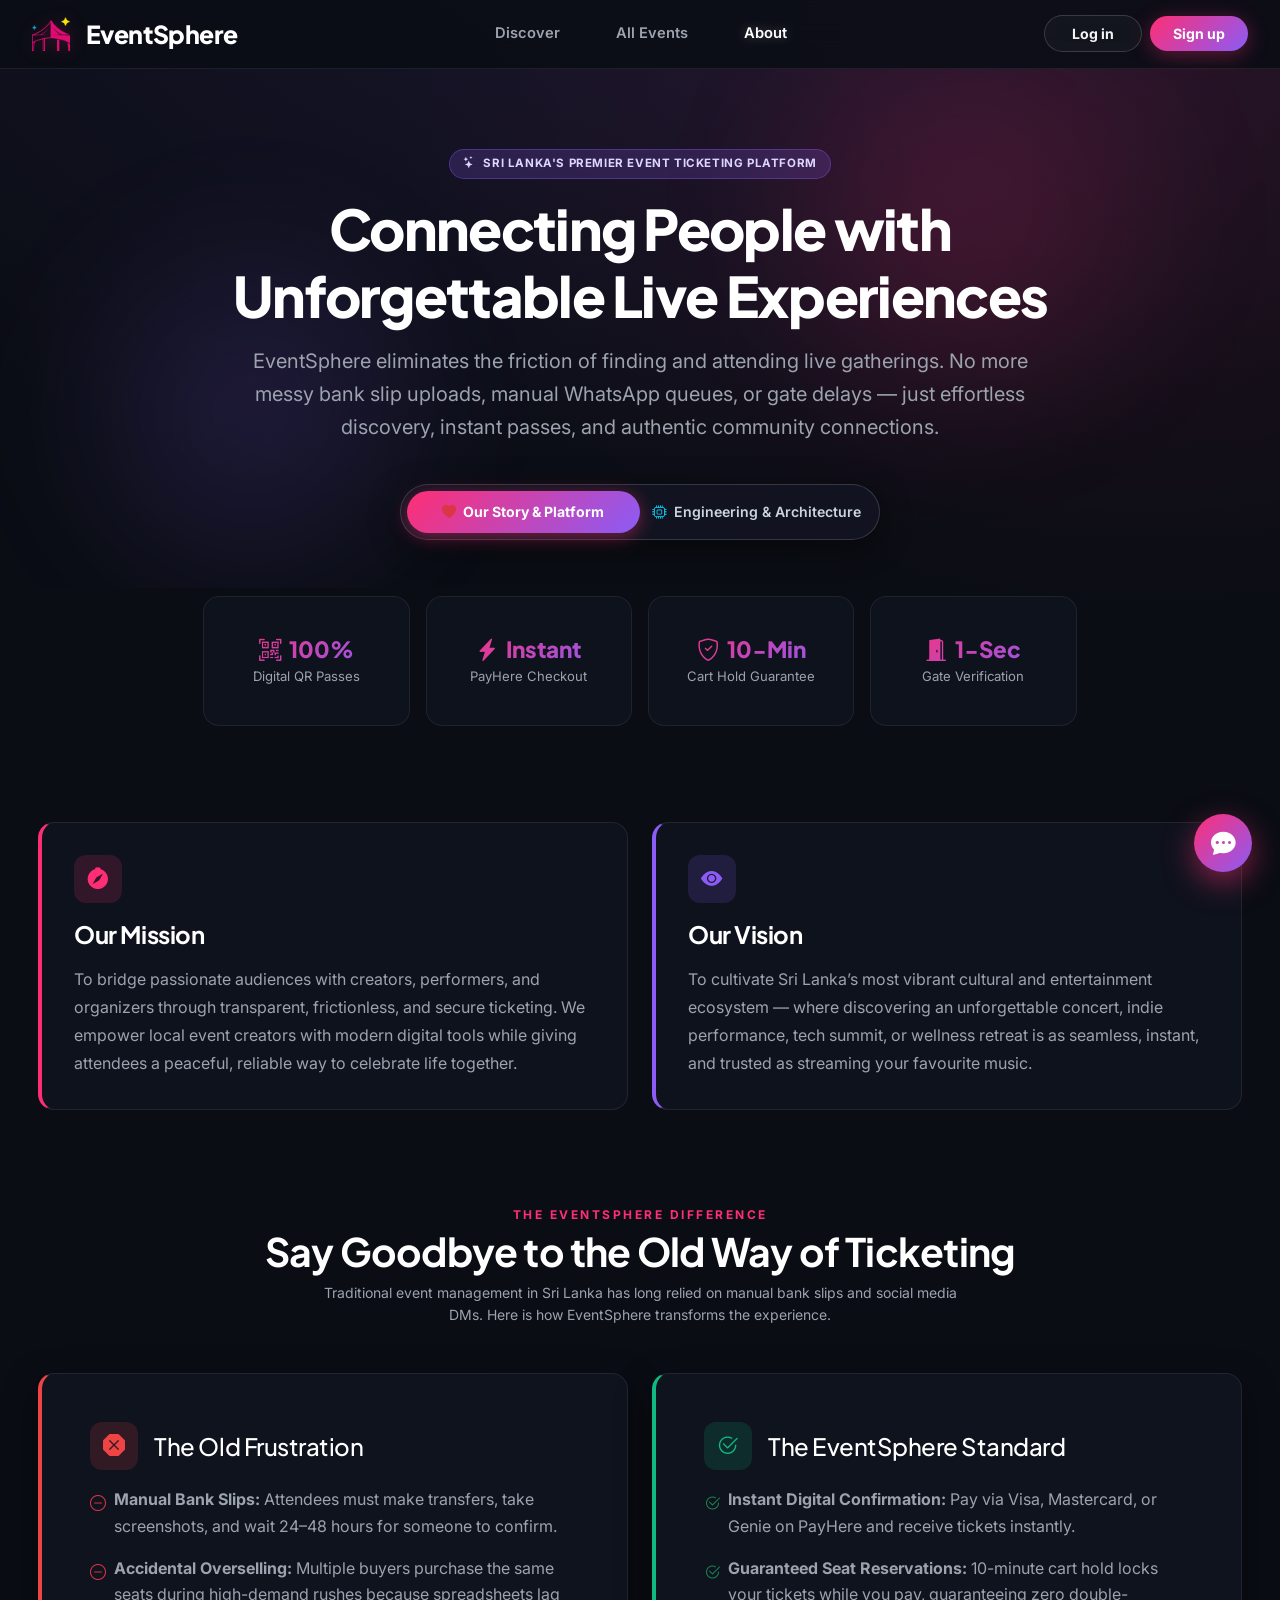
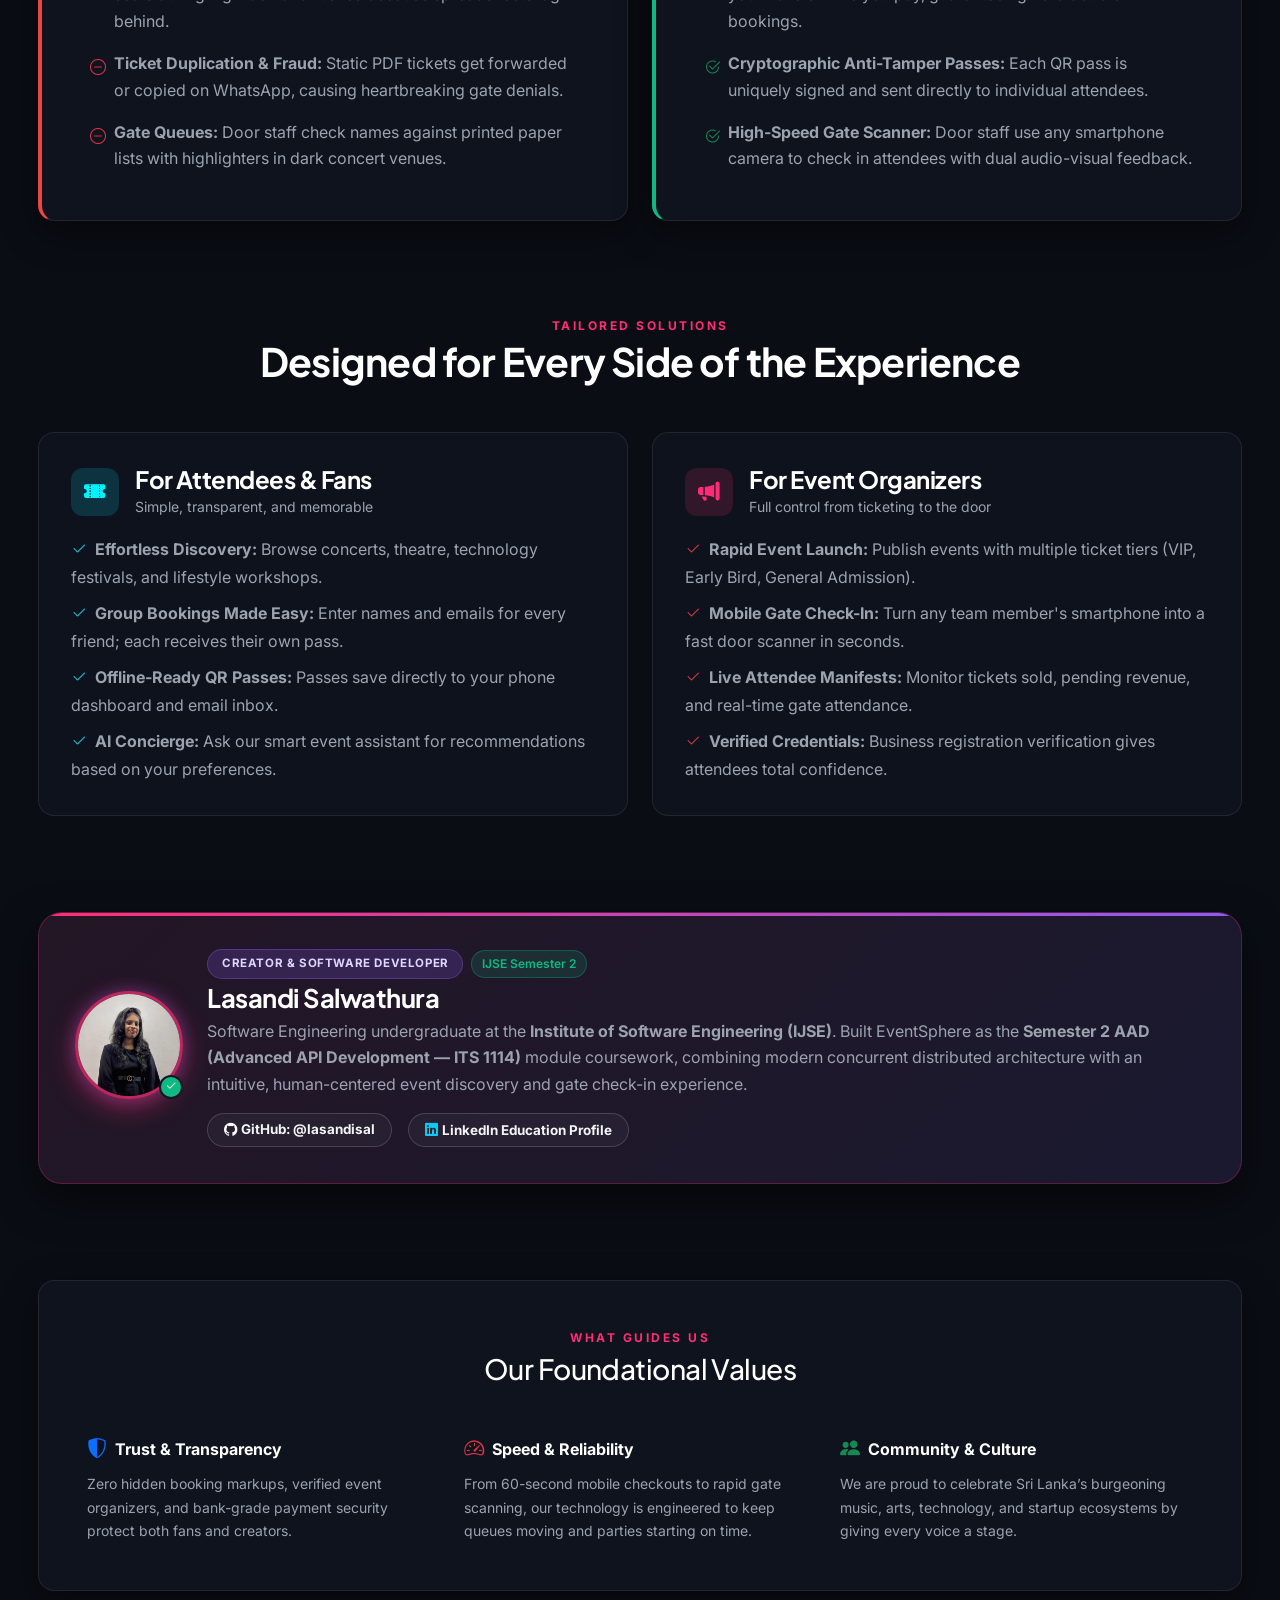
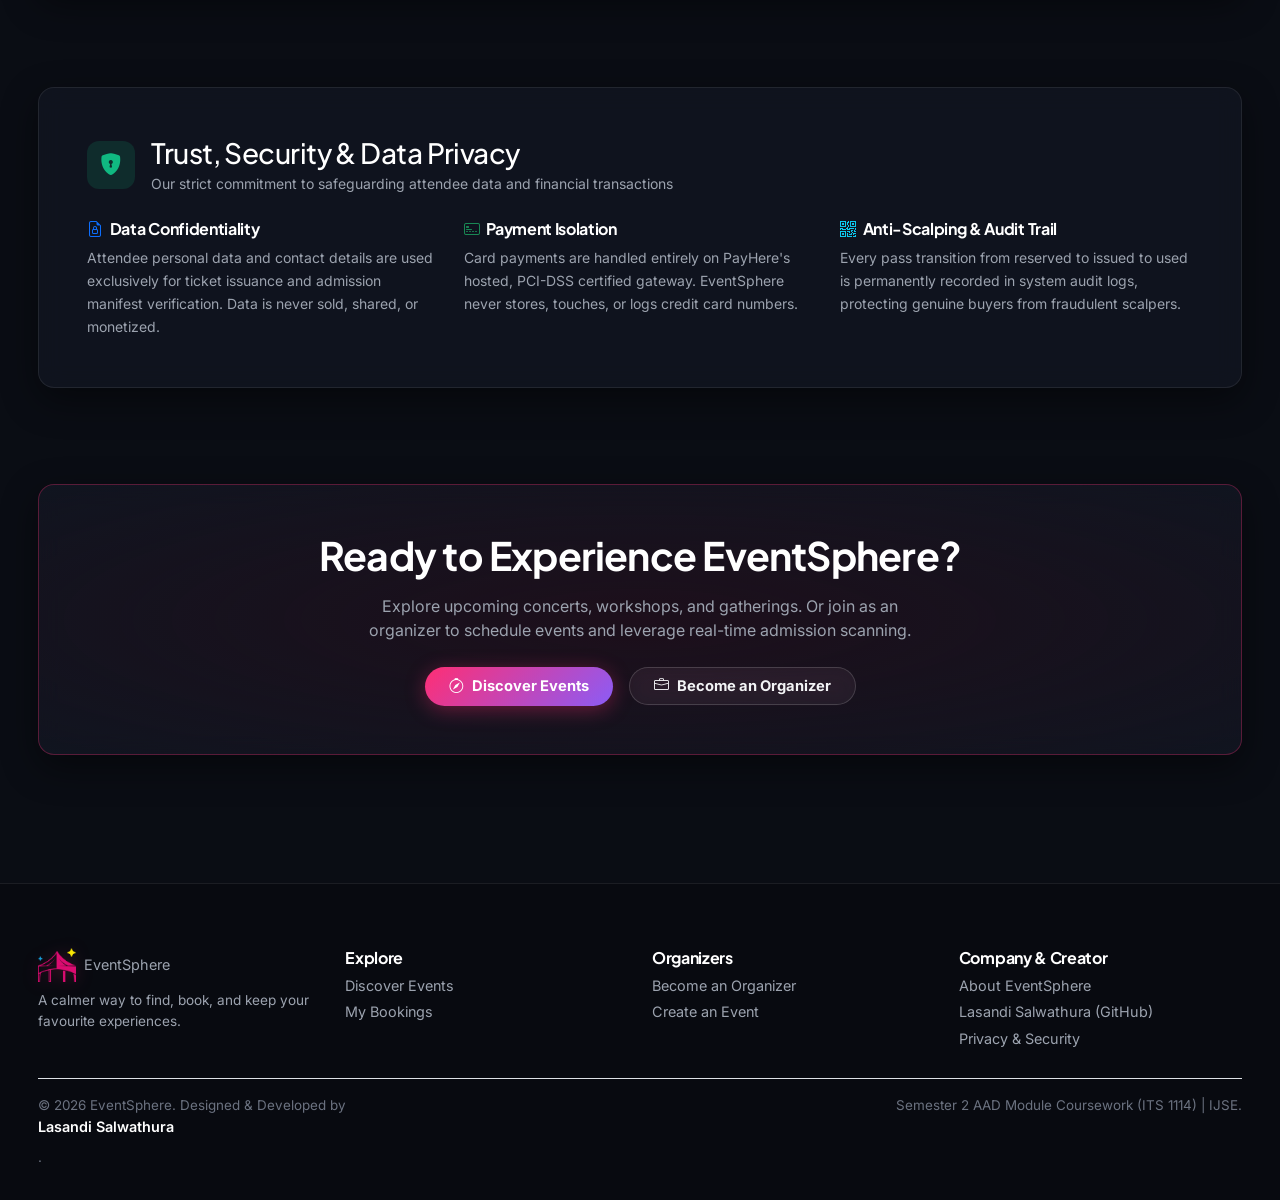
==== commit 7eea278f: "refactor(about): eliminate duplications, decouple inline styles, and polish RBAC matrix" ====
--- a/pages/about.html
+++ b/pages/about.html
@@ -43,7 +43,7 @@
       <div class="d-flex align-items-center gap-2 ms-auto">
         <div id="navAuthSlot" class="d-flex align-items-center gap-2"></div>
         <button class="navbar-toggler d-lg-none border-0 p-0 ms-2" type="button" data-bs-toggle="collapse"
-          data-bs-target="#navLinks">
+          data-bs-target="#navLinks" aria-label="Toggle navigation">
           <i class="bi bi-list fs-3"></i>
         </button>
       </div>
@@ -54,29 +54,29 @@
   <header class="about-hero text-center">
     <div class="hero-glow-1"></div>
     <div class="hero-glow-2"></div>
-    <div class="container-narrow position-relative" style="z-index: 2; max-width: 950px;">
+    <div class="container-narrow position-relative about-container-readable">
       
       <!-- Primary Business Badge -->
       <span class="pill-badge pill-badge-rose mb-3">
         <i class="bi bi-stars me-1"></i> Sri Lanka's Premier Event Ticketing Platform
       </span>
 
-      <h1 class="display-4 fw-bold text-white mb-3" style="letter-spacing: -0.03em;">
+      <h1 class="display-4 text-white mb-3 about-hero-title">
         Connecting People with Unforgettable Live Experiences
       </h1>
-      <p class="text-muted-soft fs-5 mx-auto mb-3" style="max-width: 780px; line-height: 1.65;">
-        EventSphere is built to eliminate the stress of finding and attending live gatherings. No more messy bank slip uploads, WhatsApp queues, or gate delays — just effortless discovery, instant passes, and authentic community connections.
+      <p class="text-muted-soft fs-5 mx-auto mb-3 about-hero-subtitle">
+        EventSphere eliminates the friction of finding and attending live gatherings. No more messy bank slip uploads, manual WhatsApp queues, or gate delays — just effortless discovery, instant passes, and authentic community connections.
       </p>
 
       <!-- DUAL TAB SWITCHER (Business vs Academic Tech) -->
       <div class="d-flex justify-content-center">
-        <div class="about-tab-nav" role="tablist">
-          <button class="about-tab-btn active" id="tabBtnStory" data-target="#paneStory" role="tab" aria-selected="true">
+        <div class="about-tab-nav" role="tablist" aria-label="About page tabs">
+          <button class="about-tab-btn active" id="tabBtnStory" data-target="#paneStory" role="tab" aria-selected="true" aria-controls="paneStory">
             <i class="bi bi-heart-fill text-danger"></i>
             <span class="d-none d-sm-inline">Our Story &amp; Platform</span>
             <span class="d-inline d-sm-none">Our Story</span>
           </button>
-          <button class="about-tab-btn" id="tabBtnTech" data-target="#paneTech" role="tab" aria-selected="false">
+          <button class="about-tab-btn" id="tabBtnTech" data-target="#paneTech" role="tab" aria-selected="false" aria-controls="paneTech">
             <i class="bi bi-cpu text-info"></i>
             <span class="d-none d-sm-inline">Engineering &amp; Architecture</span>
             <span class="d-inline d-sm-none">Architecture</span>
@@ -90,11 +90,11 @@
   <!-- ================================================================= -->
   <!-- TAB PANE 1: OUR STORY & BUSINESS PLATFORM (Default User-Facing)   -->
   <!-- ================================================================= -->
-  <div class="about-tab-pane active" id="paneStory">
+  <main class="about-tab-pane active" id="paneStory" role="tabpanel" aria-labelledby="tabBtnStory">
 
     <!-- Platform Highlights / Key Metrics -->
     <section class="section-sm pt-2">
-      <div class="container-narrow" style="max-width: 950px;">
+      <div class="container-narrow about-container-readable">
         <div class="row g-3 justify-content-center align-items-stretch">
           <div class="col-6 col-md-3 d-flex">
             <div class="stat-box w-100">
@@ -110,8 +110,8 @@
           </div>
           <div class="col-6 col-md-3 d-flex">
             <div class="stat-box w-100">
-              <div class="stat-number"><i class="bi bi-shield-check me-2 text-success"></i>Zero</div>
-              <div class="stat-label">Overselling / Concurrency</div>
+              <div class="stat-number"><i class="bi bi-shield-check me-2 text-success"></i>10-Min</div>
+              <div class="stat-label">Cart Hold Guarantee</div>
             </div>
           </div>
           <div class="col-6 col-md-3 d-flex">
@@ -129,24 +129,24 @@
       <div class="container-narrow">
         <div class="row g-4 align-items-stretch">
           <div class="col-md-6">
-            <div class="pillar-box" style="border-left: 4px solid var(--neon-rose);">
-              <div class="feature-icon-box" style="background: rgba(255, 46, 116, 0.15); color: var(--neon-rose);">
+            <div class="pillar-box border-accent-rose">
+              <div class="feature-icon-box icon-accent-rose">
                 <i class="bi bi-compass-fill"></i>
               </div>
-              <h4 class="text-white fw-bold mb-3">Our Mission</h4>
-              <p class="text-muted-soft mb-0" style="line-height: 1.75; font-size: 0.98rem;">
+              <h2 class="h4 text-white fw-bold mb-3">Our Mission</h2>
+              <p class="text-muted-soft mb-0 text-tall-height">
                 To bridge passionate audiences with creators, performers, and organizers through transparent, frictionless, and secure ticketing. We empower local event creators with modern digital tools while giving attendees a peaceful, reliable way to celebrate life together.
               </p>
             </div>
           </div>
 
           <div class="col-md-6">
-            <div class="pillar-box" style="border-left: 4px solid var(--neon-violet);">
-              <div class="feature-icon-box" style="background: rgba(139, 92, 246, 0.15); color: var(--neon-violet);">
+            <div class="pillar-box border-accent-violet">
+              <div class="feature-icon-box icon-accent-violet">
                 <i class="bi bi-eye-fill"></i>
               </div>
-              <h4 class="text-white fw-bold mb-3">Our Vision</h4>
-              <p class="text-muted-soft mb-0" style="line-height: 1.75; font-size: 0.98rem;">
+              <h2 class="h4 text-white fw-bold mb-3">Our Vision</h2>
+              <p class="text-muted-soft mb-0 text-tall-height">
                 To cultivate Sri Lanka’s most vibrant cultural and entertainment ecosystem — where discovering an unforgettable concert, indie performance, tech summit, or wellness retreat is as seamless, instant, and trusted as streaming your favourite music.
               </p>
             </div>
@@ -161,7 +161,7 @@
         <div class="text-center mb-5">
           <p class="eyebrow mb-1">The EventSphere Difference</p>
           <h2 class="text-white">Say Goodbye to the Old Way of Ticketing</h2>
-          <p class="text-muted-soft mx-auto small" style="max-width: 600px;">
+          <p class="text-muted-soft mx-auto small section-subtitle-max">
             Traditional event management in Sri Lanka has long relied on manual bank slips and social media DMs. Here is how EventSphere transforms the experience.
           </p>
         </div>
@@ -169,14 +169,14 @@
         <div class="row g-4 align-items-stretch">
           <!-- The Legacy Way -->
           <div class="col-lg-6">
-            <div class="filter-bar h-100 p-4 p-md-5" style="border-left: 4px solid var(--error);">
+            <div class="filter-bar h-100 p-4 p-md-5 border-accent-danger">
               <div class="d-flex align-items-center gap-3 mb-3">
-                <div class="feature-icon-box mb-0" style="background: rgba(239, 68, 68, 0.15); color: var(--error);">
+                <div class="feature-icon-box mb-0 icon-accent-danger">
                   <i class="bi bi-x-octagon-fill"></i>
                 </div>
-                <h4 class="mb-0 text-white">The Old Frustration</h4>
-              </div>
-              <ul class="list-unstyled text-muted-soft d-flex flex-column gap-3 mb-0" style="line-height: 1.6;">
+                <h3 class="h4 mb-0 text-white">The Old Frustration</h3>
+              </div>
+              <ul class="list-unstyled text-muted-soft d-flex flex-column gap-3 mb-0 text-relaxed-height">
                 <li class="d-flex align-items-start gap-2">
                   <i class="bi bi-dash-circle text-danger mt-1"></i>
                   <span><strong>Manual Bank Slips:</strong> Attendees must make transfers, take screenshots, and wait 24–48 hours for someone to confirm.</span>
@@ -199,14 +199,14 @@
 
           <!-- The EventSphere Way -->
           <div class="col-lg-6">
-            <div class="filter-bar h-100 p-4 p-md-5" style="border-left: 4px solid var(--neon-emerald);">
+            <div class="filter-bar h-100 p-4 p-md-5 border-accent-emerald">
               <div class="d-flex align-items-center gap-3 mb-3">
-                <div class="feature-icon-box mb-0" style="background: rgba(16, 185, 129, 0.15); color: var(--neon-emerald);">
+                <div class="feature-icon-box mb-0 icon-accent-emerald">
                   <i class="bi bi-check2-circle"></i>
                 </div>
-                <h4 class="mb-0 text-white">The EventSphere Standard</h4>
-              </div>
-              <ul class="list-unstyled text-muted-soft d-flex flex-column gap-3 mb-0" style="line-height: 1.6;">
+                <h3 class="h4 mb-0 text-white">The EventSphere Standard</h3>
+              </div>
+              <ul class="list-unstyled text-muted-soft d-flex flex-column gap-3 mb-0 text-relaxed-height">
                 <li class="d-flex align-items-start gap-2">
                   <i class="bi bi-check2-circle text-success mt-1"></i>
                   <span><strong>Instant Digital Confirmation:</strong> Pay via Visa, Mastercard, or Genie on PayHere and receive tickets instantly.</span>
@@ -243,15 +243,15 @@
           <div class="col-lg-6">
             <div class="pillar-box">
               <div class="d-flex align-items-center gap-3 mb-3">
-                <div class="feature-icon-box mb-0" style="background: rgba(0, 242, 254, 0.15); color: var(--neon-cyan);">
+                <div class="feature-icon-box mb-0 icon-accent-cyan">
                   <i class="bi bi-ticket-perforated-fill"></i>
                 </div>
                 <div>
-                  <h4 class="text-white fw-bold mb-0">For Attendees &amp; Fans</h4>
+                  <h3 class="h4 text-white fw-bold mb-0">For Attendees &amp; Fans</h3>
                   <span class="text-muted-soft small">Simple, transparent, and memorable</span>
                 </div>
               </div>
-              <ul class="list-unstyled text-muted-soft d-flex flex-column gap-2 mb-0" style="line-height: 1.7;">
+              <ul class="list-unstyled text-muted-soft d-flex flex-column gap-2 mb-0 text-tall-height">
                 <li><i class="bi bi-check2 text-info me-2"></i><strong>Effortless Discovery:</strong> Browse concerts, theatre, technology festivals, and lifestyle workshops.</li>
                 <li><i class="bi bi-check2 text-info me-2"></i><strong>Group Bookings Made Easy:</strong> Enter names and emails for every friend; each receives their own pass.</li>
                 <li><i class="bi bi-check2 text-info me-2"></i><strong>Offline-Ready QR Passes:</strong> Passes save directly to your phone dashboard and email inbox.</li>
@@ -264,15 +264,15 @@
           <div class="col-lg-6">
             <div class="pillar-box">
               <div class="d-flex align-items-center gap-3 mb-3">
-                <div class="feature-icon-box mb-0" style="background: rgba(255, 46, 116, 0.15); color: var(--neon-rose);">
+                <div class="feature-icon-box mb-0 icon-accent-rose">
                   <i class="bi bi-megaphone-fill"></i>
                 </div>
                 <div>
-                  <h4 class="text-white fw-bold mb-0">For Event Organizers</h4>
+                  <h3 class="h4 text-white fw-bold mb-0">For Event Organizers</h3>
                   <span class="text-muted-soft small">Full control from ticketing to the door</span>
                 </div>
               </div>
-              <ul class="list-unstyled text-muted-soft d-flex flex-column gap-2 mb-0" style="line-height: 1.7;">
+              <ul class="list-unstyled text-muted-soft d-flex flex-column gap-2 mb-0 text-tall-height">
                 <li><i class="bi bi-check2 text-danger me-2"></i><strong>Rapid Event Launch:</strong> Publish events with multiple ticket tiers (VIP, Early Bird, General Admission).</li>
                 <li><i class="bi bi-check2 text-danger me-2"></i><strong>Mobile Gate Check-In:</strong> Turn any team member's smartphone into a fast door scanner in seconds.</li>
                 <li><i class="bi bi-check2 text-danger me-2"></i><strong>Live Attendee Manifests:</strong> Monitor tickets sold, pending revenue, and real-time gate attendance.</li>
@@ -292,19 +292,19 @@
             <div class="col-md-auto text-center text-md-start">
               <div class="position-relative mx-auto d-inline-block">
                 <img src="../assets/images/lasandi.jpg" alt="Lasandi Salwathura — Creator & Software Developer"
-                  style="width: 108px; height: 108px; object-fit: cover; object-position: center 18%; border-radius: 50%; border: 3px solid rgba(255, 46, 116, 0.7); box-shadow: 0 8px 28px rgba(255, 46, 116, 0.45), 0 0 16px rgba(139, 92, 246, 0.35); display: block;">
-                <span class="position-absolute bottom-0 end-0 badge rounded-pill bg-success p-1 border border-dark" title="Verified Creator" style="width: 22px; height: 22px; display: flex; align-items: center; justify-content: center;">
-                  <i class="bi bi-check2 text-white" style="font-size: 0.8rem;"></i>
+                  class="creator-avatar-lg">
+                <span class="creator-verified-badge" title="Verified Creator">
+                  <i class="bi bi-check2"></i>
                 </span>
               </div>
             </div>
             <div class="col-md">
               <div class="d-flex align-items-center gap-2 flex-wrap mb-1">
                 <span class="pill-badge pill-badge-rose">Creator &amp; Software Developer</span>
-                <span class="badge" style="background: rgba(16, 185, 129, 0.15); color: #10B981; border: 1px solid rgba(16, 185, 129, 0.3);">IJSE Semester 2</span>
+                <span class="academic-badge">IJSE Semester 2</span>
               </div>
               <h3 class="text-white fw-bold mb-1">Lasandi Salwathura</h3>
-              <p class="text-muted-soft mb-3" style="line-height: 1.65; font-size: 0.95rem;">
+              <p class="text-muted-soft mb-3 text-relaxed-height">
                 Software Engineering undergraduate at the <strong>Institute of Software Engineering (IJSE)</strong>. Built EventSphere as the <strong>Semester 2 AAD (Advanced API Development — ITS 1114)</strong> module coursework, combining modern concurrent distributed architecture with an intuitive, human-centered event discovery and gate check-in experience.
               </p>
               <div class="d-flex align-items-center gap-3 flex-wrap">
@@ -327,7 +327,7 @@
         <div class="filter-bar p-4 p-md-5">
           <div class="text-center mb-5">
             <p class="eyebrow mb-1">What Guides Us</p>
-            <h3 class="text-white">Our Foundational Values</h3>
+            <h2 class="h3 text-white">Our Foundational Values</h2>
           </div>
 
           <div class="row g-4 text-start">
@@ -336,7 +336,7 @@
                 <i class="bi bi-shield-shaded text-primary fs-5"></i>
                 <span>Trust &amp; Transparency</span>
               </div>
-              <p class="text-muted-soft small mb-0" style="line-height: 1.65;">
+              <p class="text-muted-soft small mb-0 text-relaxed-height">
                 Zero hidden booking markups, verified event organizers, and bank-grade payment security protect both fans and creators.
               </p>
             </div>
@@ -346,7 +346,7 @@
                 <i class="bi bi-speedometer2 text-danger fs-5"></i>
                 <span>Speed &amp; Reliability</span>
               </div>
-              <p class="text-muted-soft small mb-0" style="line-height: 1.65;">
+              <p class="text-muted-soft small mb-0 text-relaxed-height">
                 From 60-second mobile checkouts to rapid gate scanning, our technology is engineered to keep queues moving and parties starting on time.
               </p>
             </div>
@@ -356,7 +356,7 @@
                 <i class="bi bi-people-fill text-success fs-5"></i>
                 <span>Community &amp; Culture</span>
               </div>
-              <p class="text-muted-soft small mb-0" style="line-height: 1.65;">
+              <p class="text-muted-soft small mb-0 text-relaxed-height">
                 We are proud to celebrate Sri Lanka’s burgeoning music, arts, technology, and startup ecosystems by giving every voice a stage.
               </p>
             </div>
@@ -365,24 +365,24 @@
       </div>
     </section>
 
-  </div>
+  </main>
 
   <!-- ================================================================= -->
   <!-- TAB PANE 2: SYSTEM ARCHITECTURE & TECH SPECS (ITS 1114 Coursework)-->
   <!-- ================================================================= -->
-  <div class="about-tab-pane" id="paneTech">
+  <main class="about-tab-pane" id="paneTech" role="tabpanel" aria-labelledby="tabBtnTech">
 
     <!-- Academic Banner -->
     <section class="section-sm pt-2">
-      <div class="container-narrow" style="max-width: 950px;">
-        <div class="p-3 text-center filter-bar" style="background: rgba(139, 92, 246, 0.08); border-color: rgba(139, 92, 246, 0.35);">
+      <div class="container-narrow about-container-readable">
+        <div class="academic-banner">
           <div class="d-flex align-items-center justify-content-center gap-2 text-white mb-2 flex-wrap">
             <i class="bi bi-mortarboard-fill text-warning fs-5"></i>
             <span class="fw-bold fs-6">Semester 2 — AAD (Advanced API Development — ITS 1114) Module Coursework</span>
             <span class="pill-badge pill-badge-rose ms-1">IJSE</span>
           </div>
           <p class="text-muted-soft small mb-2 d-flex align-items-center justify-content-center flex-wrap gap-2">
-            <img src="../assets/images/lasandi.jpg" alt="Lasandi Salwathura" style="width:24px; height:24px; border-radius:50%; object-fit:cover; object-position:center 18%; border:1px solid rgba(255,46,116,0.6);">
+            <img src="../assets/images/lasandi.jpg" alt="Lasandi Salwathura" class="creator-avatar-sm">
             <span>Developed by <strong>Lasandi Salwathura</strong></span> &bull; 
             <a href="https://github.com/lasandisal" target="_blank" rel="noopener noreferrer" class="text-info text-decoration-none me-2"><i class="bi bi-github"></i> lasandisal</a>
             <a href="https://www.linkedin.com/in/lasandi-salwathura/details/education/" target="_blank" rel="noopener noreferrer" class="text-info text-decoration-none"><i class="bi bi-linkedin"></i> LinkedIn Profile</a>
@@ -394,55 +394,55 @@
       </div>
     </section>
 
-    <!-- Key Engineering Highlights Badges -->
+    <!-- Key Engineering Highlights Badges (Distinct Quantitative Metrics) -->
     <section class="section-sm">
-      <div class="container-narrow" style="max-width: 950px;">
+      <div class="container-narrow about-container-readable">
         <div class="row g-3 justify-content-center align-items-stretch">
           <div class="col-6 col-md-3 d-flex">
             <div class="stat-box w-100">
-              <div class="stat-number">Pessimistic Locking</div>
-              <div class="stat-label">Zero Overselling / Concurrency</div>
+              <div class="stat-number">15</div>
+              <div class="stat-label">JPA Domain Entities</div>
             </div>
           </div>
           <div class="col-6 col-md-3 d-flex">
             <div class="stat-box w-100">
-              <div class="stat-number">10-Min Hold TTL</div>
-              <div class="stat-label">Auto-Release Scheduler</div>
+              <div class="stat-number">Zero</div>
+              <div class="stat-label">Concurrency Overselling</div>
             </div>
           </div>
           <div class="col-6 col-md-3 d-flex">
             <div class="stat-box w-100">
-              <div class="stat-number">HMAC-SHA256</div>
-              <div class="stat-label">Anti-Tamper QR Passes</div>
+              <div class="stat-number">60s</div>
+              <div class="stat-label">TTL Eviction Interval</div>
             </div>
           </div>
           <div class="col-6 col-md-3 d-flex">
             <div class="stat-box w-100">
-              <div class="stat-number">Gemini AI</div>
-              <div class="stat-label">Tool / Function Calling</div>
-            </div>
-          </div>
-        </div>
-      </div>
-    </section>
-
-    <!-- Deep Dive: Core Engineering Capabilities -->
+              <div class="stat-number">256-Bit</div>
+              <div class="stat-label">HMAC Signed Passes</div>
+            </div>
+          </div>
+        </div>
+      </div>
+    </section>
+
+    <!-- Deep Dive: Core Engineering Innovations & Solutions -->
     <section class="section-sm">
       <div class="container-narrow">
         <div class="text-center mb-5">
-          <p class="eyebrow mb-1">Under The Hood</p>
-          <h2 class="text-white">Core Technical Systems &amp; Engineering Highlights</h2>
+          <p class="eyebrow mb-1">Algorithmic Solutions</p>
+          <h2 class="text-white">Core Engineering Innovations &amp; Implementations</h2>
         </div>
 
         <div class="row g-4">
           <!-- 1. Pessimistic Concurrency -->
           <div class="col-md-6 col-lg-4">
             <div class="feature-card">
-              <div class="feature-icon-box" style="background: rgba(255, 46, 116, 0.15); color: var(--neon-rose);">
+              <div class="feature-icon-box icon-accent-rose">
                 <i class="bi bi-lock-fill"></i>
               </div>
               <div class="d-flex align-items-center justify-content-between mb-2">
-                <h5 class="text-white fw-bold mb-0">Pessimistic Concurrency</h5>
+                <h3 class="h5 text-white fw-bold mb-0">Pessimistic Concurrency</h3>
                 <span class="code-badge">SELECT FOR UPDATE</span>
               </div>
               <p class="text-muted-soft small mb-0">
@@ -454,12 +454,12 @@
           <!-- 2. 10-Minute Cart Hold & Auto-Release -->
           <div class="col-md-6 col-lg-4">
             <div class="feature-card">
-              <div class="feature-icon-box" style="background: rgba(255, 183, 3, 0.15); color: var(--neon-amber);">
+              <div class="feature-icon-box icon-accent-amber">
                 <i class="bi bi-hourglass-split"></i>
               </div>
               <div class="d-flex align-items-center justify-content-between mb-2">
-                <h5 class="text-white fw-bold mb-0">10-Min Cart Hold &amp; TTL</h5>
-                <span class="code-badge">@Scheduled(60s)</span>
+                <h3 class="h5 text-white fw-bold mb-0">10-Min Cart Hold &amp; TTL</h3>
+                <span class="code-badge code-badge-amber">@Scheduled(60s)</span>
               </div>
               <p class="text-muted-soft small mb-0">
                 When an attendee selects tickets, the system provisionally holds them with a 10-minute TTL. The background <span class="text-white">BookingExpiryScheduler</span> runs every 60s, releasing abandoned tickets back to the public pool so seats are never locked indefinitely.
@@ -470,15 +470,15 @@
           <!-- 3. Cryptographic HMAC-SHA256 QR Passes -->
           <div class="col-md-6 col-lg-4">
             <div class="feature-card">
-              <div class="feature-icon-box" style="background: rgba(16, 185, 129, 0.15); color: var(--neon-emerald);">
+              <div class="feature-icon-box icon-accent-emerald">
                 <i class="bi bi-qr-code-scan"></i>
               </div>
               <div class="d-flex align-items-center justify-content-between mb-2">
-                <h5 class="text-white fw-bold mb-0">Anti-Tamper QR Passes</h5>
-                <span class="code-badge">HMAC-SHA256</span>
+                <h3 class="h5 text-white fw-bold mb-0">Anti-Tamper QR Passes</h3>
+                <span class="code-badge code-badge-emerald">HMAC-SHA256</span>
               </div>
               <p class="text-muted-soft small mb-0">
-                Admission passes do not expose raw sequential IDs. Instead, <span class="text-white">TicketSigningUtil</span> generates URL-safe tokens encoded as <span class="code-badge">Base64Url(ticketCode:signature)</span>. Gate scanners pre-verify signatures in memory before querying the DB.
+                Admission passes do not expose raw sequential IDs. Instead, <span class="text-white">TicketSigningUtil</span> generates URL-safe tokens encoded as <span class="code-badge code-badge-emerald">Base64Url(ticketCode:signature)</span>. Gate scanners pre-verify signatures in memory before querying the DB.
               </p>
             </div>
           </div>
@@ -486,15 +486,15 @@
           <!-- 4. PayHere IPG & Webhooks -->
           <div class="col-md-6 col-lg-4">
             <div class="feature-card">
-              <div class="feature-icon-box" style="background: rgba(0, 242, 254, 0.15); color: var(--neon-cyan);">
+              <div class="feature-icon-box icon-accent-cyan">
                 <i class="bi bi-credit-card-2-front-fill"></i>
               </div>
               <div class="d-flex align-items-center justify-content-between mb-2">
-                <h5 class="text-white fw-bold mb-0">PayHere IPG Pipeline</h5>
-                <span class="code-badge">MD5 Webhook Sig</span>
+                <h3 class="h5 text-white fw-bold mb-0">PayHere IPG Pipeline</h3>
+                <span class="code-badge code-badge-cyan">MD5 Webhook Sig</span>
               </div>
               <p class="text-muted-soft small mb-0">
-                Checkouts are secured using SHA-256 merchant hashes. Asynchronous server-to-server webhook callbacks (<span class="code-badge">/api/v1/payments/notify</span>) validate PayHere’s MD5 signature, idempotently confirm bookings, issue tickets, and log audit payloads.
+                Checkouts are secured using SHA-256 merchant hashes. Asynchronous server-to-server webhook callbacks (<span class="code-badge code-badge-cyan">/api/v1/payments/notify</span>) validate PayHere’s MD5 signature, idempotently confirm bookings, issue tickets, and log audit payloads.
               </p>
             </div>
           </div>
@@ -502,12 +502,12 @@
           <!-- 5. High-Deliverability Transactional Emailing -->
           <div class="col-md-6 col-lg-4">
             <div class="feature-card">
-              <div class="feature-icon-box" style="background: rgba(56, 189, 248, 0.15); color: var(--powder-blue);">
+              <div class="feature-icon-box icon-accent-sky">
                 <i class="bi bi-envelope-check-fill"></i>
               </div>
               <div class="d-flex align-items-center justify-content-between mb-2">
-                <h5 class="text-white fw-bold mb-0">Inbox Deliverability (No Spam)</h5>
-                <span class="code-badge">Brevo Relay + @Async</span>
+                <h3 class="h5 text-white fw-bold mb-0">Inbox Deliverability (No Spam)</h3>
+                <span class="code-badge code-badge-cyan">Brevo + @Async</span>
               </div>
               <p class="text-muted-soft small mb-0">
                 Standard consumer SMTP (like Gmail) frequently routes cloud-sent emails straight into Spam folders. EventSphere utilizes <span class="text-white">Brevo’s authenticated transactional SMTP relay</span> with SPF/DKIM alignment, guaranteeing that 6-digit OTPs, itemized receipts, and QR passes land directly in the attendee's <span class="text-white">Primary Inbox</span> rather than Spam.
@@ -518,272 +518,469 @@
           <!-- 6. Google Gemini AI Function Calling -->
           <div class="col-md-6 col-lg-4">
             <div class="feature-card">
-              <div class="feature-icon-box" style="background: rgba(139, 92, 246, 0.15); color: var(--neon-violet);">
+              <div class="feature-icon-box icon-accent-violet">
                 <i class="bi bi-robot"></i>
               </div>
               <div class="d-flex align-items-center justify-content-between mb-2">
-                <h5 class="text-white fw-bold mb-0">Gemini Function Calling</h5>
-                <span class="code-badge">Read-Only Guardrails</span>
+                <h3 class="h5 text-white fw-bold mb-0">Gemini Function Calling</h3>
+                <span class="code-badge code-badge-violet">Read-Only Guardrails</span>
               </div>
               <p class="text-muted-soft small mb-0">
-                Powered by Google Gemini API with native tool calling (<span class="code-badge">search_events</span>, <span class="code-badge">get_event_details</span>, <span class="code-badge">get_my_bookings</span>). Safety guardrails keep the assistant strictly read-only, preventing unauthorized state alterations.
-              </p>
-            </div>
-          </div>
-        </div>
-      </div>
-    </section>
-
-    <!-- 3-Tier Layered Architecture Diagram -->
+                Powered by Google Gemini API with native tool calling (<span class="code-badge code-badge-violet">search_events</span>, <span class="code-badge code-badge-violet">get_event_details</span>, <span class="code-badge code-badge-violet">get_my_bookings</span>). Safety guardrails keep the assistant strictly read-only, preventing unauthorized state alterations.
+              </p>
+            </div>
+          </div>
+        </div>
+      </div>
+    </section>
+
+    <!-- 4-Tier Decoupled System Architecture -->
     <section class="section-sm">
       <div class="container-narrow">
         <div class="filter-bar p-4 p-md-5">
           <div class="text-center mb-4">
             <span class="pill-badge pill-badge-lavender mb-2">Clean Enterprise Architecture</span>
-            <h3 class="text-white">Three-Tier Decoupled System Architecture</h3>
-            <p class="text-muted-soft mx-auto small" style="max-width: 650px;">
-              Adhering to strict separation of concerns across presentation, business logic, persistence, and external service layers.
+            <h2 class="h3 text-white">Four-Tier Decoupled System Flow</h2>
+            <p class="text-muted-soft mx-auto small section-subtitle-max">
+              Adhering to strict separation of concerns across presentation, security, business logic, and persistence layers.
             </p>
           </div>
 
           <div class="row g-3 text-start">
             <div class="col-md-3">
-              <div class="arch-flow-node h-100">
-                <div class="text-primary fs-3 mb-2"><i class="bi bi-laptop"></i></div>
-                <h6 class="text-white fw-bold mb-1">Presentation Tier</h6>
-                <p class="text-muted-soft small mb-2">Responsive Web, Mobile &amp; Gate Scanner</p>
-                <span class="code-badge">HTML5 / Vanilla JS / CSS</span>
+              <div class="arch-flow-node">
+                <div>
+                  <div class="text-primary fs-3 mb-2"><i class="bi bi-laptop"></i></div>
+                  <h3 class="h6 text-white fw-bold mb-1">Presentation Tier</h3>
+                  <p class="text-muted-soft small mb-2">Responsive Web UI, Mobile Gate Scanner &amp; AI Widget</p>
+                </div>
+                <span class="code-badge code-badge-cyan">HTML5 / Vanilla JS / CSS3</span>
               </div>
             </div>
             <div class="col-md-3">
-              <div class="arch-flow-node h-100" style="border-color: rgba(255, 46, 116, 0.4);">
-                <div class="text-danger fs-3 mb-2"><i class="bi bi-shield-check"></i></div>
-                <h6 class="text-white fw-bold mb-1">Security &amp; API</h6>
-                <p class="text-muted-soft small mb-2">Stateless JWT Auth, CORS, RBAC &amp; DTOs</p>
-                <span class="code-badge">Spring Security 6</span>
+              <div class="arch-flow-node arch-node-rose">
+                <div>
+                  <div class="text-danger fs-3 mb-2"><i class="bi bi-shield-check"></i></div>
+                  <h3 class="h6 text-white fw-bold mb-1">Security &amp; Gateway</h3>
+                  <p class="text-muted-soft small mb-2">Stateless JWT Auth, CORS Filter, BCrypt &amp; DTO Validations</p>
+                </div>
+                <span class="code-badge">Spring Security 6 + JJWT</span>
               </div>
             </div>
             <div class="col-md-3">
-              <div class="arch-flow-node h-100" style="border-color: rgba(139, 92, 246, 0.4);">
-                <div class="text-violet fs-3 mb-2" style="color:var(--neon-violet);"><i class="bi bi-gear-wide-connected"></i></div>
-                <h6 class="text-white fw-bold mb-1">Core Logic &amp; Services</h6>
-                <p class="text-muted-soft small mb-2">Concurrency Control, TTL Jobs, QR Engine</p>
-                <span class="code-badge">Spring Boot 3.2.4</span>
+              <div class="arch-flow-node arch-node-violet">
+                <div>
+                  <div class="fs-3 mb-2 icon-violet-color"><i class="bi bi-gear-wide-connected"></i></div>
+                  <h3 class="h6 text-white fw-bold mb-1">Core Logic &amp; Services</h3>
+                  <p class="text-muted-soft small mb-2">Pessimistic Locks, 60s TTL Schedulers, QR Token Engine</p>
+                </div>
+                <span class="code-badge code-badge-violet">Spring Boot 3.2.4 Services</span>
               </div>
             </div>
             <div class="col-md-3">
-              <div class="arch-flow-node h-100" style="border-color: rgba(0, 242, 254, 0.4);">
-                <div class="text-info fs-3 mb-2"><i class="bi bi-database-fill-check"></i></div>
-                <h6 class="text-white fw-bold mb-1">Persistence &amp; Cloud</h6>
-                <p class="text-muted-soft small mb-2">MySQL, PayHere, Gemini, Cloudinary &amp; Brevo</p>
-                <span class="code-badge">Hibernate &amp; Cloud Services</span>
-              </div>
-            </div>
-          </div>
-        </div>
-      </div>
-    </section>
-
-    <!-- Three-Tier User Roles & Capabilities -->
+              <div class="arch-flow-node arch-node-cyan">
+                <div>
+                  <div class="text-info fs-3 mb-2"><i class="bi bi-database-fill-check"></i></div>
+                  <h3 class="h6 text-white fw-bold mb-1">Persistence &amp; Cloud</h3>
+                  <p class="text-muted-soft small mb-2">MySQL Relational, PayHere IPG, Brevo SMTP &amp; Gemini AI</p>
+                </div>
+                <span class="code-badge code-badge-emerald">Hibernate &amp; Cloud Integrations</span>
+              </div>
+            </div>
+          </div>
+        </div>
+      </div>
+    </section>
+
+    <!-- Role-Based Access Control (RBAC) & API Security Matrix -->
     <section class="section-sm">
       <div class="container-narrow">
         <div class="text-center mb-5">
-          <p class="eyebrow mb-1">Role-Based Access Control (RBAC)</p>
-          <h2 class="text-white">Designed For Every Event Participant</h2>
+          <p class="eyebrow mb-1">API Security Matrix</p>
+          <h2 class="text-white">Role-Based Access Control (RBAC) &amp; Privilege Scopes</h2>
+          <p class="text-muted-soft mx-auto small section-subtitle-max">
+            Every REST endpoint is strictly guarded using Spring Security method-level annotations and stateless JWT token claims.
+          </p>
         </div>
 
         <div class="row g-4">
+          <!-- Role 0: Public -->
+          <div class="col-lg-3 col-md-6">
+            <div class="rbac-card rbac-public">
+              <div>
+                <div class="d-flex align-items-center justify-content-between mb-3">
+                  <span class="code-badge code-badge-amber">permitAll()</span>
+                  <i class="bi bi-globe2 text-warning fs-5"></i>
+                </div>
+                <h3 class="h5 text-white fw-bold mb-1">Anonymous / Public</h3>
+                <p class="text-muted-soft small mb-3">Unauthenticated callers accessing public discovery and callbacks.</p>
+                <div class="d-flex flex-column gap-1 mb-3">
+                  <span class="rbac-endpoint-tag">GET /api/v1/events</span>
+                  <span class="rbac-endpoint-tag">POST /api/v1/auth/**</span>
+                  <span class="rbac-endpoint-tag">POST /api/v1/payments/notify</span>
+                </div>
+              </div>
+              <span class="text-muted-soft card-meta-caption"><i class="bi bi-shield-check text-warning me-1"></i>IPN Signature Validation</span>
+            </div>
+          </div>
+
           <!-- Role 1: Attendee -->
-          <div class="col-lg-4">
-            <div class="role-card role-user">
-              <div class="d-flex align-items-center gap-2 mb-3">
-                <div class="avatar-circle" style="width:36px; height:36px; background:var(--grad-cyan); font-size:0.85rem;">
-                  <i class="bi bi-person"></i>
-                </div>
-                <div>
-                  <h5 class="text-white fw-bold mb-0">Attendees</h5>
-                  <span class="code-badge">ROLE_USER</span>
-                </div>
-              </div>
-              <ul class="list-unstyled text-muted-soft small mb-0 d-flex flex-column gap-2">
-                <li><i class="bi bi-check2 text-info me-2"></i>Explore published events by category &amp; city</li>
-                <li><i class="bi bi-check2 text-info me-2"></i>Select ticket tiers with 10-minute reservation hold</li>
-                <li><i class="bi bi-check2 text-info me-2"></i>Checkout via PayHere Sandbox / Live gateway</li>
-                <li><i class="bi bi-check2 text-info me-2"></i>Receive anti-tamper QR passes and email receipts</li>
-                <li><i class="bi bi-check2 text-info me-2"></i>Ask natural language questions to Gemini AI</li>
-              </ul>
+          <div class="col-lg-3 col-md-6">
+            <div class="rbac-card rbac-user">
+              <div>
+                <div class="d-flex align-items-center justify-content-between mb-3">
+                  <span class="code-badge code-badge-cyan">ROLE_USER</span>
+                  <i class="bi bi-person-fill text-info fs-5"></i>
+                </div>
+                <h3 class="h5 text-white fw-bold mb-1">Authenticated Attendee</h3>
+                <p class="text-muted-soft small mb-3">Bearer token context for reserving tickets, checkout, and pass access.</p>
+                <div class="d-flex flex-column gap-1 mb-3">
+                  <span class="rbac-endpoint-tag">POST /api/v1/bookings</span>
+                  <span class="rbac-endpoint-tag">GET /api/v1/bookings/my</span>
+                  <span class="rbac-endpoint-tag">POST /api/v1/ai/assistant</span>
+                </div>
+              </div>
+              <span class="text-muted-soft card-meta-caption"><i class="bi bi-lock text-info me-1"></i>Scoped to Token Subject</span>
             </div>
           </div>
 
           <!-- Role 2: Organizer -->
-          <div class="col-lg-4">
-            <div class="role-card role-organizer">
-              <div class="d-flex align-items-center gap-2 mb-3">
-                <div class="avatar-circle" style="width:36px; height:36px; background:var(--grad-primary); font-size:0.85rem;">
-                  <i class="bi bi-briefcase"></i>
-                </div>
-                <div>
-                  <h5 class="text-white fw-bold mb-0">Organizers</h5>
+          <div class="col-lg-3 col-md-6">
+            <div class="rbac-card rbac-organizer">
+              <div>
+                <div class="d-flex align-items-center justify-content-between mb-3">
                   <span class="code-badge">ROLE_ORGANIZER</span>
-                </div>
-              </div>
-              <ul class="list-unstyled text-muted-soft small mb-0 d-flex flex-column gap-2">
-                <li><i class="bi bi-check2 text-danger me-2"></i>Submit verified business applications (BRN, NIC)</li>
-                <li><i class="bi bi-check2 text-danger me-2"></i>Publish events with Cloudinary media banners</li>
-                <li><i class="bi bi-check2 text-danger me-2"></i>Configure tiered pricing (VIP, General, Early Bird)</li>
-                <li><i class="bi bi-check2 text-danger me-2"></i>Monitor live ticket sales &amp; attendee manifests</li>
-                <li><i class="bi bi-check2 text-danger me-2"></i>Gate scanner tool to validate cryptographic QR passes</li>
-              </ul>
+                  <i class="bi bi-briefcase-fill text-danger fs-5"></i>
+                </div>
+                <h3 class="h5 text-white fw-bold mb-1">Event Organizer</h3>
+                <p class="text-muted-soft small mb-3">Verified creators managing events, inventories, and gate check-in.</p>
+                <div class="d-flex flex-column gap-1 mb-3">
+                  <span class="rbac-endpoint-tag">POST /api/v1/events</span>
+                  <span class="rbac-endpoint-tag">POST /api/v1/tickets/verify</span>
+                  <span class="rbac-endpoint-tag">GET /api/v1/organizer/manifest</span>
+                </div>
+              </div>
+              <span class="text-muted-soft card-meta-caption"><i class="bi bi-shield-lock text-danger me-1"></i>PreAuthorize Enforced</span>
             </div>
           </div>
 
           <!-- Role 3: Admin -->
-          <div class="col-lg-4">
-            <div class="role-card role-admin">
-              <div class="d-flex align-items-center gap-2 mb-3">
-                <div class="avatar-circle" style="width:36px; height:36px; background:linear-gradient(135deg,#8B5CF6,#EC4899); font-size:0.85rem;">
-                  <i class="bi bi-shield-lock"></i>
-                </div>
-                <div>
-                  <h5 class="text-white fw-bold mb-0">Administrators</h5>
-                  <span class="code-badge">ROLE_ADMIN</span>
-                </div>
-              </div>
-              <ul class="list-unstyled text-muted-soft small mb-0 d-flex flex-column gap-2">
-                <li><i class="bi bi-check2 text-warning me-2"></i>Review, approve, or reject organizer credentials</li>
-                <li><i class="bi bi-check2 text-warning me-2"></i>Manage user statuses (Active, Suspended, Roles)</li>
-                <li><i class="bi bi-check2 text-warning me-2"></i>Oversee categories, venues, and platform audit logs</li>
-                <li><i class="bi bi-check2 text-warning me-2"></i>Inspect live platform metrics and total gross revenue</li>
-                <li><i class="bi bi-check2 text-warning me-2"></i>System-wide maintenance and emergency event controls</li>
-              </ul>
-            </div>
-          </div>
-        </div>
-      </div>
-    </section>
-
-    <!-- Complete Technology Stack Breakdown Table -->
+          <div class="col-lg-3 col-md-6">
+            <div class="rbac-card rbac-admin">
+              <div>
+                <div class="d-flex align-items-center justify-content-between mb-3">
+                  <span class="code-badge code-badge-violet">ROLE_ADMIN</span>
+                  <i class="bi bi-shield-lock-fill fs-5 icon-violet-color"></i>
+                </div>
+                <h3 class="h5 text-white fw-bold mb-1">Platform Administrator</h3>
+                <p class="text-muted-soft small mb-3">Global governance, organizer vetting, user lifecycle, and audit logs.</p>
+                <div class="d-flex flex-column gap-1 mb-3">
+                  <span class="rbac-endpoint-tag">PUT /api/v1/admin/organizers/**</span>
+                  <span class="rbac-endpoint-tag">PUT /api/v1/admin/users/status</span>
+                  <span class="rbac-endpoint-tag">GET /api/v1/admin/analytics</span>
+                </div>
+              </div>
+              <span class="text-muted-soft card-meta-caption"><i class="bi bi-award text-violet me-1"></i>Full Audit Logging</span>
+            </div>
+          </div>
+        </div>
+      </div>
+    </section>
+
+    <!-- Modern Tech Stack Architecture Matrix (Bento Grid) -->
     <section class="section-sm">
       <div class="container-narrow">
         <div class="filter-bar p-4 p-md-5">
           <div class="d-flex align-items-center justify-content-between flex-wrap gap-2 mb-4">
             <div>
-              <h4 class="text-white mb-1">Technology Stack Specification</h4>
-              <p class="text-muted-soft small mb-0">Comprehensive breakdown of frameworks, libraries, and protocols</p>
-            </div>
-            <span class="code-badge">Spring Boot 3.2.4 + Java 21 LTS</span>
-          </div>
-
-          <div class="table-responsive">
-            <table class="tech-table">
-              <thead>
-                <tr>
-                  <th>Layer / Capability</th>
-                  <th>Technology</th>
-                  <th>Details &amp; Purpose</th>
-                </tr>
-              </thead>
-              <tbody>
-                <tr>
-                  <td class="fw-bold text-white"><i class="bi bi-cpu text-primary me-2"></i>Language &amp; Runtime</td>
-                  <td><span class="text-white fw-semibold">Java 21 (LTS)</span></td>
-                  <td>Modern Java features (pattern matching, records, sealed types, virtual thread readiness).</td>
-                </tr>
-                <tr>
-                  <td class="fw-bold text-white"><i class="bi bi-box text-success me-2"></i>Framework</td>
-                  <td><span class="text-white fw-semibold">Spring Boot 3.2.4</span></td>
-                  <td>Core IoC, dependency injection, REST starters, async task scheduling, and transaction boundaries.</td>
-                </tr>
-                <tr>
-                  <td class="fw-bold text-white"><i class="bi bi-shield-shaded text-danger me-2"></i>Security &amp; Auth</td>
-                  <td><span class="text-white fw-semibold">Spring Security 6 + JJWT 0.11.5</span></td>
-                  <td>Stateless JWT authentication, RBAC, BCrypt password hashing (cost factor 12), and CORS filters.</td>
-                </tr>
-                <tr>
-                  <td class="fw-bold text-white"><i class="bi bi-database text-info me-2"></i>Persistence &amp; ORM</td>
-                  <td><span class="text-white fw-semibold">Spring Data JPA &amp; Hibernate</span></td>
-                  <td>15 interconnected domain entities, custom JPQL queries, and HikariCP connection pooling.</td>
-                </tr>
-                <tr>
-                  <td class="fw-bold text-white"><i class="bi bi-hdd-network text-warning me-2"></i>Database Engine</td>
-                  <td><span class="text-white fw-semibold">MySQL 8+ / 9.x</span></td>
-                  <td>Relational schema with ACID compliance, hosted locally or on Aiven Cloud MySQL.</td>
-                </tr>
-                <tr>
-                  <td class="fw-bold text-white"><i class="bi bi-arrow-repeat text-primary me-2"></i>Concurrency Control</td>
-                  <td><span class="text-white fw-semibold">Pessimistic Locking (PESSIMISTIC_WRITE)</span></td>
-                  <td>Prevents race conditions and ticket overselling during simultaneous peak checkouts.</td>
-                </tr>
-                <tr>
-                  <td class="fw-bold text-white"><i class="bi bi-credit-card text-danger me-2"></i>Payment Gateway</td>
-                  <td><span class="text-white fw-semibold">PayHere IPG</span></td>
-                  <td>Sandbox/Live checkout hashes (SHA-256) and server-to-server webhook verification (MD5).</td>
-                </tr>
-                <tr>
-                  <td class="fw-bold text-white"><i class="bi bi-cloud-arrow-up text-primary me-2"></i>Media &amp; CDN Storage</td>
-                  <td><span class="text-white fw-semibold">Cloudinary CDN</span></td>
-                  <td>Client-side direct unsigned image uploads for high-resolution event banners with fast edge content delivery.</td>
-                </tr>
-                <tr>
-                  <td class="fw-bold text-white"><i class="bi bi-stars text-violet me-2" style="color:var(--neon-violet);"></i>Artificial Intelligence</td>
-                  <td><span class="text-white fw-semibold">Google Gemini API</span></td>
-                  <td>Natural language event concierge utilizing native tool / function calling with read-only safety.</td>
-                </tr>
-                <tr>
-                  <td class="fw-bold text-white"><i class="bi bi-qr-code text-success me-2"></i>QR Code Generation</td>
-                  <td><span class="text-white fw-semibold">Google ZXing 3.5.3</span></td>
-                  <td>Dynamic PNG QR rendering of cryptographically signed HMAC-SHA256 admission tokens.</td>
-                </tr>
-                <tr>
-                  <td class="fw-bold text-white"><i class="bi bi-envelope-check text-info me-2"></i>Email Delivery</td>
-                  <td><span class="text-white fw-semibold">Spring Mail + Brevo SMTP Relay</span></td>
-                  <td>Asynchronous (<span class="code-badge">@Async</span>) transactional dispatch with authenticated DKIM/SPF alignment, ensuring receipts, passes, and OTPs reach the primary inbox rather than Spam folders.</td>
-                </tr>
-                <tr>
-                  <td class="fw-bold text-white"><i class="bi bi-browser-chrome text-light me-2"></i>Client Tier</td>
-                  <td><span class="text-white fw-semibold">HTML5, CSS3 &amp; Vanilla JS (ES6+)</span></td>
-                  <td>Lightweight, responsive dark luxe glassmorphism interface with auto-clearing token expiry wrappers.</td>
-                </tr>
-              </tbody>
-            </table>
-          </div>
-        </div>
-      </div>
-    </section>
-
-  </div>
-
-  <!-- Trust, Privacy & Data Security Section (Shared) -->
+              <p class="eyebrow mb-1">Architecture Matrix</p>
+              <h2 class="h3 text-white mb-1">Technology Stack Specification</h2>
+              <p class="text-muted-soft small mb-0">Complete inventory of enterprise frameworks, runtime environments, and external cloud services</p>
+            </div>
+            <span class="code-badge">Java 21 LTS &bull; Spring Boot 3.2.4</span>
+          </div>
+
+          <!-- Bento Grid of Tech Capabilities -->
+          <div class="tech-bento-grid">
+            
+            <!-- 1. Java 21 -->
+            <div class="tech-bento-card glow-cyan">
+              <div>
+                <div class="tech-card-header">
+                  <span class="tech-domain-tag">Runtime &amp; Language</span>
+                  <div class="tech-card-icon icon-accent-cyan">
+                    <i class="bi bi-cpu-fill"></i>
+                  </div>
+                </div>
+                <h3 class="tech-card-title">Java 21 LTS</h3>
+                <div class="tech-card-desc">
+                  Modern enterprise language features including pattern matching, records, sealed interfaces, and virtual thread readiness.
+                </div>
+              </div>
+              <div class="tech-card-footer">
+                <span class="tech-card-badge">OpenJDK 21</span>
+                <span class="text-muted-soft card-meta-caption"><i class="bi bi-check2 text-info me-1"></i>LTS Core</span>
+              </div>
+            </div>
+
+            <!-- 2. Spring Boot 3.2.4 -->
+            <div class="tech-bento-card glow-emerald">
+              <div>
+                <div class="tech-card-header">
+                  <span class="tech-domain-tag">Enterprise Framework</span>
+                  <div class="tech-card-icon icon-accent-emerald">
+                    <i class="bi bi-box-seam-fill"></i>
+                  </div>
+                </div>
+                <h3 class="tech-card-title">Spring Boot 3.2.4</h3>
+                <div class="tech-card-desc">
+                  Core IoC dependency injection, REST starters, background scheduler engine, and declarative transaction boundaries.
+                </div>
+              </div>
+              <div class="tech-card-footer">
+                <span class="tech-card-badge">Spring 6 Core</span>
+                <span class="text-muted-soft card-meta-caption"><i class="bi bi-check2 text-success me-1"></i>IoC / MVC</span>
+              </div>
+            </div>
+
+            <!-- 3. Spring Security 6 & JJWT -->
+            <div class="tech-bento-card glow-rose">
+              <div>
+                <div class="tech-card-header">
+                  <span class="tech-domain-tag">Security &amp; Auth</span>
+                  <div class="tech-card-icon icon-accent-rose">
+                    <i class="bi bi-shield-lock-fill"></i>
+                  </div>
+                </div>
+                <h3 class="tech-card-title">Spring Security 6 + JJWT</h3>
+                <div class="tech-card-desc">
+                  Stateless JWT authentication filter chain, Role-Based Access Control (RBAC), and BCrypt (cost 12) credential hashing.
+                </div>
+              </div>
+              <div class="tech-card-footer">
+                <span class="tech-card-badge">JJWT 0.11.5</span>
+                <span class="text-muted-soft card-meta-caption"><i class="bi bi-check2 text-danger me-1"></i>Stateless RBAC</span>
+              </div>
+            </div>
+
+            <!-- 4. Spring Data JPA & Hibernate -->
+            <div class="tech-bento-card glow-violet">
+              <div>
+                <div class="tech-card-header">
+                  <span class="tech-domain-tag">Persistence &amp; ORM</span>
+                  <div class="tech-card-icon icon-accent-violet">
+                    <i class="bi bi-database-fill-check"></i>
+                  </div>
+                </div>
+                <h3 class="tech-card-title">Spring Data JPA &amp; Hibernate</h3>
+                <div class="tech-card-desc">
+                  15 domain entities with JPA lifecycle hooks, transactional integrity, custom JPQL queries, and repository abstractions.
+                </div>
+              </div>
+              <div class="tech-card-footer">
+                <span class="tech-card-badge">Hibernate ORM</span>
+                <span class="text-muted-soft card-meta-caption"><i class="bi bi-check2 text-violet me-1"></i>JPQL Queries</span>
+              </div>
+            </div>
+
+            <!-- 5. MySQL Relational Engine -->
+            <div class="tech-bento-card glow-amber">
+              <div>
+                <div class="tech-card-header">
+                  <span class="tech-domain-tag">Database Engine</span>
+                  <div class="tech-card-icon icon-accent-amber">
+                    <i class="bi bi-hdd-network-fill"></i>
+                  </div>
+                </div>
+                <h3 class="tech-card-title">MySQL 8+ Relational</h3>
+                <div class="tech-card-desc">
+                  ACID-compliant relational schema with foreign key cascades, row-level indexes, and production deployment on Aiven Cloud.
+                </div>
+              </div>
+              <div class="tech-card-footer">
+                <span class="tech-card-badge">InnoDB Engine</span>
+                <span class="text-muted-soft card-meta-caption"><i class="bi bi-check2 text-warning me-1"></i>ACID Compliant</span>
+              </div>
+            </div>
+
+            <!-- 6. HikariCP Connection Pool -->
+            <div class="tech-bento-card glow-emerald">
+              <div>
+                <div class="tech-card-header">
+                  <span class="tech-domain-tag">Connection Pooling</span>
+                  <div class="tech-card-icon icon-accent-emerald">
+                    <i class="bi bi-plug-fill"></i>
+                  </div>
+                </div>
+                <h3 class="tech-card-title">HikariCP High-Throughput</h3>
+                <div class="tech-card-desc">
+                  Zero-overhead JDBC connection pooling with aggressive leak detection, statement caching, and sub-millisecond acquisition.
+                </div>
+              </div>
+              <div class="tech-card-footer">
+                <span class="tech-card-badge">HikariPool</span>
+                <span class="text-muted-soft card-meta-caption"><i class="bi bi-check2 text-success me-1"></i>Low-Latency</span>
+              </div>
+            </div>
+
+            <!-- 7. PayHere IPG Pipeline -->
+            <div class="tech-bento-card glow-emerald">
+              <div>
+                <div class="tech-card-header">
+                  <span class="tech-domain-tag">Payment Gateway</span>
+                  <div class="tech-card-icon icon-accent-emerald">
+                    <i class="bi bi-credit-card-2-front-fill"></i>
+                  </div>
+                </div>
+                <h3 class="tech-card-title">PayHere IPG</h3>
+                <div class="tech-card-desc">
+                  Central Bank of Sri Lanka compliant internet payment gateway supporting Visa, Mastercard, Genie, and FriMi wallets.
+                </div>
+              </div>
+              <div class="tech-card-footer">
+                <span class="tech-card-badge">PCI-DSS Hosted</span>
+                <span class="text-muted-soft card-meta-caption"><i class="bi bi-check2 text-success me-1"></i>CBSL Approved</span>
+              </div>
+            </div>
+
+            <!-- 8. Cloudinary Edge CDN -->
+            <div class="tech-bento-card glow-cyan">
+              <div>
+                <div class="tech-card-header">
+                  <span class="tech-domain-tag">Media &amp; CDN Storage</span>
+                  <div class="tech-card-icon icon-accent-cyan">
+                    <i class="bi bi-cloud-arrow-up-fill"></i>
+                  </div>
+                </div>
+                <h3 class="tech-card-title">Cloudinary Edge CDN</h3>
+                <div class="tech-card-desc">
+                  Direct client-side unsigned media uploads for high-resolution event banners with edge caching and responsive image delivery.
+                </div>
+              </div>
+              <div class="tech-card-footer">
+                <span class="tech-card-badge">REST Direct Upload</span>
+                <span class="text-muted-soft card-meta-caption"><i class="bi bi-check2 text-info me-1"></i>Edge CDN</span>
+              </div>
+            </div>
+
+            <!-- 9. Google Gemini AI -->
+            <div class="tech-bento-card glow-violet">
+              <div>
+                <div class="tech-card-header">
+                  <span class="tech-domain-tag">Artificial Intelligence</span>
+                  <div class="tech-card-icon icon-accent-violet">
+                    <i class="bi bi-stars"></i>
+                  </div>
+                </div>
+                <h3 class="tech-card-title">Google Gemini 1.5 Flash</h3>
+                <div class="tech-card-desc">
+                  High-speed multimodal LLM invoked via REST API with native tool/function calling schemas for natural language event concierge.
+                </div>
+              </div>
+              <div class="tech-card-footer">
+                <span class="tech-card-badge">Tool Calling API</span>
+                <span class="text-muted-soft card-meta-caption"><i class="bi bi-check2 text-violet me-1"></i>Read-Only</span>
+              </div>
+            </div>
+
+            <!-- 10. Google ZXing QR Engine -->
+            <div class="tech-bento-card glow-emerald">
+              <div>
+                <div class="tech-card-header">
+                  <span class="tech-domain-tag">Barcode &amp; QR Engine</span>
+                  <div class="tech-card-icon icon-accent-emerald">
+                    <i class="bi bi-qr-code-scan"></i>
+                  </div>
+                </div>
+                <h3 class="tech-card-title">Google ZXing 3.5.3</h3>
+                <div class="tech-card-desc">
+                  Server-side 2D barcode matrix generation producing optimized PNG streams for instant camera scanning at venue admission gates.
+                </div>
+              </div>
+              <div class="tech-card-footer">
+                <span class="tech-card-badge">ZXing Core</span>
+                <span class="text-muted-soft card-meta-caption"><i class="bi bi-check2 text-success me-1"></i>High-Density QR</span>
+              </div>
+            </div>
+
+            <!-- 11. Brevo Transactional SMTP -->
+            <div class="tech-bento-card glow-cyan">
+              <div>
+                <div class="tech-card-header">
+                  <span class="tech-domain-tag">Transactional Email</span>
+                  <div class="tech-card-icon icon-accent-cyan">
+                    <i class="bi bi-envelope-check-fill"></i>
+                  </div>
+                </div>
+                <h3 class="tech-card-title">Brevo SMTP Relay</h3>
+                <div class="tech-card-desc">
+                  Enterprise mail transfer agent with authenticated SPF, DKIM, and DMARC alignment, ensuring OTPs and PDF passes bypass Spam filters.
+                </div>
+              </div>
+              <div class="tech-card-footer">
+                <span class="tech-card-badge">SPF &bull; DKIM Verified</span>
+                <span class="text-muted-soft card-meta-caption"><i class="bi bi-check2 text-info me-1"></i>Primary Inbox</span>
+              </div>
+            </div>
+
+            <!-- 12. Client Presentation Tier -->
+            <div class="tech-bento-card glow-rose">
+              <div>
+                <div class="tech-card-header">
+                  <span class="tech-domain-tag">Client Application</span>
+                  <div class="tech-card-icon icon-accent-rose">
+                    <i class="bi bi-window-fullscreen"></i>
+                  </div>
+                </div>
+                <h3 class="tech-card-title">Vanilla ES6+ &amp; CSS3</h3>
+                <div class="tech-card-desc">
+                  High-performance dark luxe glassmorphic UI with Web Audio scanner chimes, Bootstrap 5 grid, and zero client-framework bloat.
+                </div>
+              </div>
+              <div class="tech-card-footer">
+                <span class="tech-card-badge">Zero Framework Bloat</span>
+                <span class="text-muted-soft card-meta-caption"><i class="bi bi-check2 text-danger me-1"></i>60fps Responsive</span>
+              </div>
+            </div>
+
+          </div>
+        </div>
+      </div>
+    </section>
+
+  </main>
+
+  <!-- Privacy, Trust & Data Security (Streamlined Anchor) -->
   <section class="section-sm" id="privacy">
     <div class="container-narrow">
       <div class="filter-bar p-4 p-md-5">
         <div class="d-flex align-items-center gap-3 mb-4">
-          <div class="feature-icon-box mb-0" style="background: rgba(16, 185, 129, 0.15); color: var(--neon-emerald);">
+          <div class="feature-icon-box mb-0 icon-accent-emerald">
             <i class="bi bi-shield-lock-fill"></i>
           </div>
           <div>
-            <h3 class="mb-1 text-white">Trust, Security &amp; Data Privacy</h3>
-            <p class="text-muted-soft mb-0 small">Our commitment to safeguarding attendee data and financial transactions</p>
+            <h2 class="h3 mb-1 text-white">Trust, Security &amp; Data Privacy</h2>
+            <p class="text-muted-soft mb-0 small">Our strict commitment to safeguarding attendee data and financial transactions</p>
           </div>
         </div>
 
         <div class="row g-4">
           <div class="col-md-4">
-            <h6 class="text-white fw-bold mb-2"><i class="bi bi-file-earmark-lock me-1 text-primary"></i> BCrypt Credential Protection</h6>
-            <p class="text-muted-soft small mb-0" style="line-height: 1.65;">
-              User credentials and passwords are encrypted using BCrypt with a cost factor of 12 before persistence. Personal attendee information is never shared or sold to third parties.
+            <h3 class="h6 text-white fw-bold mb-2"><i class="bi bi-file-earmark-lock me-1 text-primary"></i> Data Confidentiality</h3>
+            <p class="text-muted-soft small mb-0 text-relaxed-height">
+              Attendee personal data and contact details are used exclusively for ticket issuance and admission manifest verification. Data is never sold, shared, or monetized.
             </p>
           </div>
           <div class="col-md-4">
-            <h6 class="text-white fw-bold mb-2"><i class="bi bi-credit-card-2-front me-1 text-success"></i> PCI-DSS Payment Isolation</h6>
-            <p class="text-muted-soft small mb-0" style="line-height: 1.65;">
-              Card payments are handled entirely on PayHere's hosted, PCI-DSS certified gateway. EventSphere never stores or processes credit card numbers, relying on secure tokenized notifications.
+            <h3 class="h6 text-white fw-bold mb-2"><i class="bi bi-credit-card-2-front me-1 text-success"></i> Payment Isolation</h3>
+            <p class="text-muted-soft small mb-0 text-relaxed-height">
+              Card payments are handled entirely on PayHere's hosted, PCI-DSS certified gateway. EventSphere never stores, touches, or logs credit card numbers.
             </p>
           </div>
           <div class="col-md-4">
-            <h6 class="text-white fw-bold mb-2"><i class="bi bi-qr-code me-1 text-info"></i> Anti-Forgery Admission Verification</h6>
-            <p class="text-muted-soft small mb-0" style="line-height: 1.65;">
-              Every ticket pass contains a secret HMAC-SHA256 signature. Upon scanning at the gate, the pass transitions to <span class="code-badge">USED</span> instantly with audit logging to prevent reuse.
+            <h3 class="h6 text-white fw-bold mb-2"><i class="bi bi-qr-code me-1 text-info"></i> Anti-Scalping &amp; Audit Trail</h3>
+            <p class="text-muted-soft small mb-0 text-relaxed-height">
+              Every pass transition from reserved to issued to used is permanently recorded in system audit logs, protecting genuine buyers from fraudulent scalpers.
             </p>
           </div>
         </div>
@@ -794,9 +991,9 @@
   <!-- CTA Section -->
   <section class="section-sm">
     <div class="container-narrow text-center">
-      <div class="filter-bar p-4 p-md-5" style="border-color: rgba(255, 46, 116, 0.3) !important; background: radial-gradient(ellipse at center, rgba(255, 46, 116, 0.08), rgba(18, 22, 34, 0.85));">
+      <div class="filter-bar p-4 p-md-5 about-cta-card">
         <h2 class="text-white fw-bold mb-3">Ready to Experience EventSphere?</h2>
-        <p class="text-muted-soft fs-6 mx-auto mb-4" style="max-width: 580px;">
+        <p class="text-muted-soft fs-6 mx-auto mb-4 about-cta-desc">
           Explore upcoming concerts, workshops, and gatherings. Or join as an organizer to schedule events and leverage real-time admission scanning.
         </p>
         <div class="d-flex justify-content-center gap-3 flex-wrap">
@@ -820,22 +1017,22 @@
             <img src="../assets/images/logo.png" alt="EventSphere Logo" class="brand-logo me-2">
             EventSphere
           </a>
-          <p class="text-muted-soft" style="font-size:0.85rem;">
+          <p class="text-muted-soft footer-brand-desc">
             A calmer way to find, book, and keep your favourite experiences.
           </p>
         </div>
         <div class="col-6 col-lg-3">
-          <h6>Explore</h6>
+          <h3 class="h6 text-white fw-bold mb-2">Explore</h3>
           <a href="events.html" class="d-block mb-1">Discover Events</a>
           <a href="my-bookings.html" class="d-block mb-1">My Bookings</a>
         </div>
         <div class="col-6 col-lg-3">
-          <h6>Organizers</h6>
+          <h3 class="h6 text-white fw-bold mb-2">Organizers</h3>
           <a href="organizer-apply.html" class="d-block mb-1">Become an Organizer</a>
           <a href="create-event.html" class="d-block mb-1">Create an Event</a>
         </div>
         <div class="col-6 col-lg-3">
-          <h6>Company &amp; Creator</h6>
+          <h3 class="h6 text-white fw-bold mb-2">Company &amp; Creator</h3>
           <a href="about.html" class="d-block mb-1">About EventSphere</a>
           <a href="https://github.com/lasandisal" target="_blank" rel="noopener noreferrer" class="d-block mb-1">Lasandi Salwathura (GitHub)</a>
           <a href="#privacy" class="d-block mb-1">Privacy &amp; Security</a>
@@ -853,7 +1050,6 @@
   <script src="../js/env.js"></script>
   <script src="../js/api/config.js"></script>
   <script src="../js/api/auth.js"></script>
-  <script src="../js/api/organizer.js"></script>
   <script src="../js/utils/icons.js"></script>
   <script src="../js/utils/toast.js"></script>
   <script src="../js/utils/nav.js"></script>
--- a/css/about.css
+++ b/css/about.css
@@ -1,13 +1,30 @@
 /* =========================================================
    EventSphere — About Page Stylesheet (about.css)
    Dedicated styles for Story, Architecture, and Creator profiles.
+   Strictly decoupled CSS following web best practices.
    ========================================================= */
 
-/* Hero Section */
+/* Hero Section & Layout */
 .about-hero {
   position: relative;
   padding: 5rem 0 3rem 0;
   overflow: hidden;
+}
+
+.about-hero-title {
+  font-weight: 800;
+  letter-spacing: -0.03em;
+}
+
+.about-hero-subtitle {
+  max-width: 780px;
+  line-height: 1.65;
+}
+
+.about-container-readable {
+  position: relative;
+  z-index: 2;
+  max-width: 950px;
 }
 
 /* Segmented Tab Switcher (50/50 Native-feel Pill) */
@@ -128,6 +145,16 @@
   margin-bottom: 1.1rem;
 }
 
+/* Dedicated Icon Accents */
+.icon-accent-rose { background: rgba(255, 46, 116, 0.15); color: var(--neon-rose); }
+.icon-accent-violet { background: rgba(139, 92, 246, 0.15); color: var(--neon-violet); }
+.icon-accent-cyan { background: rgba(0, 242, 254, 0.15); color: var(--neon-cyan); }
+.icon-accent-emerald { background: rgba(16, 185, 129, 0.15); color: var(--neon-emerald); }
+.icon-accent-amber { background: rgba(245, 158, 11, 0.15); color: var(--neon-amber); }
+.icon-accent-sky { background: rgba(56, 189, 248, 0.15); color: #38BDF8; }
+.icon-accent-danger { background: rgba(239, 68, 68, 0.15); color: var(--error); }
+
+/* Stat Boxes */
 .stat-box {
   background: rgba(18, 22, 34, 0.65);
   backdrop-filter: blur(12px);
@@ -184,67 +211,55 @@
   padding: 0.2rem 0.5rem;
   border-radius: 6px;
   border: 1px solid rgba(255, 46, 116, 0.25);
-}
-
-/* Technology Table */
-.tech-table {
-  width: 100%;
-  border-collapse: separate;
-  border-spacing: 0;
-  color: #D1D5DB;
-}
-
-.tech-table th {
-  background: rgba(255, 255, 255, 0.04);
-  color: #FFFFFF;
-  font-size: 0.85rem;
-  text-transform: uppercase;
-  letter-spacing: 1px;
-  font-weight: 700;
-  padding: 1rem 1.2rem;
-  border-bottom: 1px solid rgba(255, 255, 255, 0.12);
-}
-
-.tech-table td {
-  padding: 1rem 1.2rem;
-  border-bottom: 1px solid rgba(255, 255, 255, 0.06);
-  font-size: 0.92rem;
-  vertical-align: middle;
-}
-
-.tech-table tr:hover td {
-  background: rgba(255, 255, 255, 0.02);
-}
-
-/* Roles & Architecture Flow */
-.role-card {
-  background: rgba(18, 22, 34, 0.72);
-  border: 1px solid rgba(255, 255, 255, 0.08);
+  display: inline-block;
+}
+
+.code-badge-emerald {
+  background: rgba(16, 185, 129, 0.12);
+  color: #34D399;
+  border-color: rgba(16, 185, 129, 0.3);
+}
+
+.code-badge-cyan {
+  background: rgba(0, 242, 254, 0.12);
+  color: #38BDF8;
+  border-color: rgba(0, 242, 254, 0.3);
+}
+
+.code-badge-violet {
+  background: rgba(139, 92, 246, 0.12);
+  color: #C084FC;
+  border-color: rgba(139, 92, 246, 0.3);
+}
+
+.code-badge-amber {
+  background: rgba(245, 158, 11, 0.12);
+  color: #FBBF24;
+  border-color: rgba(245, 158, 11, 0.3);
+}
+
+/* Academic Banner */
+.academic-banner {
+  background: rgba(139, 92, 246, 0.08);
+  border: 1px solid rgba(139, 92, 246, 0.35);
   border-radius: var(--radius-md);
-  padding: 1.5rem;
-  height: 100%;
-  position: relative;
-}
-
-.role-card.role-user { border-top: 3px solid var(--neon-cyan); }
-.role-card.role-organizer { border-top: 3px solid var(--neon-rose); }
-.role-card.role-admin { border-top: 3px solid var(--neon-violet); }
-
-.arch-flow-node {
-  background: rgba(18, 22, 34, 0.9);
-  border: 1px solid rgba(255, 255, 255, 0.1);
-  border-radius: 12px;
-  padding: 1.1rem;
+  padding: 1.25rem 1.5rem;
   text-align: center;
-  transition: all 0.2s ease;
-}
-
-.arch-flow-node:hover {
-  border-color: rgba(255, 46, 116, 0.5);
-  transform: translateY(-2px);
-}
-
-/* Business Story Highlight Boxes */
+  backdrop-filter: blur(12px);
+  -webkit-backdrop-filter: blur(12px);
+}
+
+.academic-badge {
+  background: rgba(16, 185, 129, 0.15);
+  color: #10B981;
+  border: 1px solid rgba(16, 185, 129, 0.3);
+  font-size: 0.75rem;
+  padding: 0.25rem 0.6rem;
+  border-radius: 999px;
+  font-weight: 600;
+}
+
+/* Pillar Boxes & Comparison Cards */
 .pillar-box {
   background: rgba(18, 22, 34, 0.65);
   border: 1px solid rgba(255, 255, 255, 0.08);
@@ -260,7 +275,13 @@
   box-shadow: 0 12px 30px rgba(0, 0, 0, 0.4);
 }
 
-/* Developer Spotlight Profile Card */
+.border-accent-rose { border-left: 4px solid var(--neon-rose) !important; }
+.border-accent-violet { border-left: 4px solid var(--neon-violet) !important; }
+.border-accent-emerald { border-left: 4px solid var(--neon-emerald) !important; }
+.border-accent-danger { border-left: 4px solid var(--error) !important; }
+.border-accent-cyan { border-left: 4px solid var(--neon-cyan) !important; }
+
+/* Creator Spotlight Card */
 .dev-profile-card {
   background: linear-gradient(135deg, rgba(255, 46, 116, 0.08) 0%, rgba(139, 92, 246, 0.08) 100%), rgba(18, 22, 34, 0.85);
   border: 1px solid rgba(255, 46, 116, 0.28);
@@ -277,3 +298,243 @@
   top: 0; left: 0; right: 0; height: 3px;
   background: var(--grad-primary);
 }
+
+.creator-avatar-lg {
+  width: 108px;
+  height: 108px;
+  object-fit: cover;
+  object-position: center 18%;
+  border-radius: 50%;
+  border: 3px solid rgba(255, 46, 116, 0.7);
+  box-shadow: 0 8px 28px rgba(255, 46, 116, 0.45), 0 0 16px rgba(139, 92, 246, 0.35);
+  display: block;
+}
+
+.creator-avatar-sm {
+  width: 26px;
+  height: 26px;
+  border-radius: 50%;
+  object-fit: cover;
+  object-position: center 18%;
+  border: 1.5px solid rgba(255, 46, 116, 0.6);
+  display: inline-block;
+  vertical-align: middle;
+}
+
+.creator-verified-badge {
+  position: absolute;
+  bottom: 0;
+  right: 0;
+  width: 24px;
+  height: 24px;
+  border-radius: 50%;
+  background: #10B981;
+  border: 2px solid #121622;
+  display: flex;
+  align-items: center;
+  justify-content: center;
+  font-size: 0.75rem;
+  color: #FFFFFF;
+}
+
+/* Architecture Flow Nodes */
+.arch-flow-node {
+  background: rgba(18, 22, 34, 0.9);
+  border: 1px solid rgba(255, 255, 255, 0.1);
+  border-radius: 12px;
+  padding: 1.25rem 1.1rem;
+  text-align: center;
+  transition: all 0.25s ease;
+  height: 100%;
+  display: flex;
+  flex-direction: column;
+  justify-content: space-between;
+}
+
+.arch-flow-node:hover {
+  border-color: rgba(255, 46, 116, 0.5);
+  transform: translateY(-3px);
+  box-shadow: 0 12px 28px rgba(0, 0, 0, 0.4);
+}
+
+.arch-node-rose { border-color: rgba(255, 46, 116, 0.4); }
+.arch-node-violet { border-color: rgba(139, 92, 246, 0.4); }
+.arch-node-cyan { border-color: rgba(0, 242, 254, 0.4); }
+
+/* Role-Based Access Control (RBAC) & API Security Matrix */
+.rbac-card {
+  background: rgba(18, 22, 34, 0.72);
+  border: 1px solid rgba(255, 255, 255, 0.08);
+  border-radius: var(--radius-md);
+  padding: 1.5rem;
+  height: 100%;
+  position: relative;
+  display: flex;
+  flex-direction: column;
+  justify-content: space-between;
+  transition: all 0.3s ease;
+}
+
+.rbac-card:hover {
+  transform: translateY(-3px);
+  box-shadow: 0 12px 30px rgba(0, 0, 0, 0.45);
+}
+
+.rbac-card.rbac-public { border-top: 3px solid var(--neon-amber); }
+.rbac-card.rbac-user { border-top: 3px solid var(--neon-cyan); }
+.rbac-card.rbac-organizer { border-top: 3px solid var(--neon-rose); }
+.rbac-card.rbac-admin { border-top: 3px solid var(--neon-violet); }
+
+.rbac-endpoint-tag {
+  font-family: 'SFMono-Regular', Consolas, 'Liberation Mono', Menlo, monospace;
+  font-size: 0.72rem;
+  color: #CBD5E1;
+  background: rgba(255, 255, 255, 0.05);
+  border: 1px solid rgba(255, 255, 255, 0.09);
+  padding: 0.15rem 0.4rem;
+  border-radius: 4px;
+  display: inline-block;
+}
+
+/* Modern Tech Stack Bento Grid */
+.tech-bento-grid {
+  display: grid;
+  grid-template-columns: repeat(auto-fill, minmax(290px, 1fr));
+  gap: 1.25rem;
+}
+
+.tech-bento-card {
+  background: rgba(18, 22, 34, 0.7);
+  backdrop-filter: blur(14px);
+  -webkit-backdrop-filter: blur(14px);
+  border: 1px solid rgba(255, 255, 255, 0.08);
+  border-radius: var(--radius-md);
+  padding: 1.45rem;
+  display: flex;
+  flex-direction: column;
+  justify-content: space-between;
+  transition: all 0.3s cubic-bezier(0.16, 1, 0.3, 1);
+  position: relative;
+  overflow: hidden;
+}
+
+.tech-bento-card::before {
+  content: '';
+  position: absolute;
+  top: 0; left: 0; right: 0;
+  height: 2px;
+  background: var(--card-glow, var(--grad-primary));
+  opacity: 0;
+  transition: opacity 0.3s ease;
+}
+
+.tech-bento-card:hover {
+  transform: translateY(-4px);
+  border-color: rgba(255, 255, 255, 0.22);
+  box-shadow: 0 16px 36px rgba(0, 0, 0, 0.55), 0 0 24px rgba(255, 46, 116, 0.12);
+}
+
+.tech-bento-card:hover::before {
+  opacity: 1;
+}
+
+.tech-card-header {
+  display: flex;
+  align-items: center;
+  justify-content: space-between;
+  margin-bottom: 0.9rem;
+}
+
+.tech-card-icon {
+  width: 42px;
+  height: 42px;
+  border-radius: 10px;
+  display: inline-flex;
+  align-items: center;
+  justify-content: center;
+  font-size: 1.25rem;
+}
+
+.tech-domain-tag {
+  font-size: 0.72rem;
+  font-weight: 700;
+  text-transform: uppercase;
+  letter-spacing: 0.05em;
+  color: #9CA3AF;
+}
+
+.tech-card-title {
+  font-size: 1.05rem;
+  font-weight: 700;
+  color: #FFFFFF;
+  margin-bottom: 0.45rem;
+}
+
+.tech-card-desc {
+  font-size: 0.85rem;
+  color: #9CA3AF;
+  line-height: 1.55;
+  margin-bottom: 0.9rem;
+}
+
+.tech-card-footer {
+  display: flex;
+  align-items: center;
+  justify-content: space-between;
+  padding-top: 0.75rem;
+  border-top: 1px solid rgba(255, 255, 255, 0.06);
+  margin-top: auto;
+}
+
+.tech-card-badge {
+  font-family: 'SFMono-Regular', Consolas, 'Liberation Mono', Menlo, monospace;
+  font-size: 0.73rem;
+  padding: 0.2rem 0.55rem;
+  border-radius: 6px;
+  background: rgba(255, 255, 255, 0.05);
+  border: 1px solid rgba(255, 255, 255, 0.1);
+  color: #E2E8F0;
+}
+
+/* Card Glow Variants */
+.glow-cyan { --card-glow: var(--neon-cyan); }
+.glow-emerald { --card-glow: var(--neon-emerald); }
+.glow-rose { --card-glow: var(--neon-rose); }
+.glow-violet { --card-glow: var(--neon-violet); }
+.glow-amber { --card-glow: var(--neon-amber); }
+.glow-sky { --card-glow: #38BDF8; }
+
+/* Typography & Utility Helpers (Decoupled from HTML) */
+.card-meta-caption {
+  font-size: 0.75rem;
+}
+
+.section-subtitle-max {
+  max-width: 650px;
+}
+
+.text-relaxed-height {
+  line-height: 1.65;
+}
+
+.text-tall-height {
+  line-height: 1.75;
+}
+
+.footer-brand-desc {
+  font-size: 0.85rem;
+}
+
+.icon-violet-color {
+  color: var(--neon-violet);
+}
+
+/* Call to Action Box */
+.about-cta-card {
+  border-color: rgba(255, 46, 116, 0.3) !important;
+  background: radial-gradient(ellipse at center, rgba(255, 46, 116, 0.08), rgba(18, 22, 34, 0.85));
+}
+.about-cta-desc {
+  max-width: 580px;
+}
+
